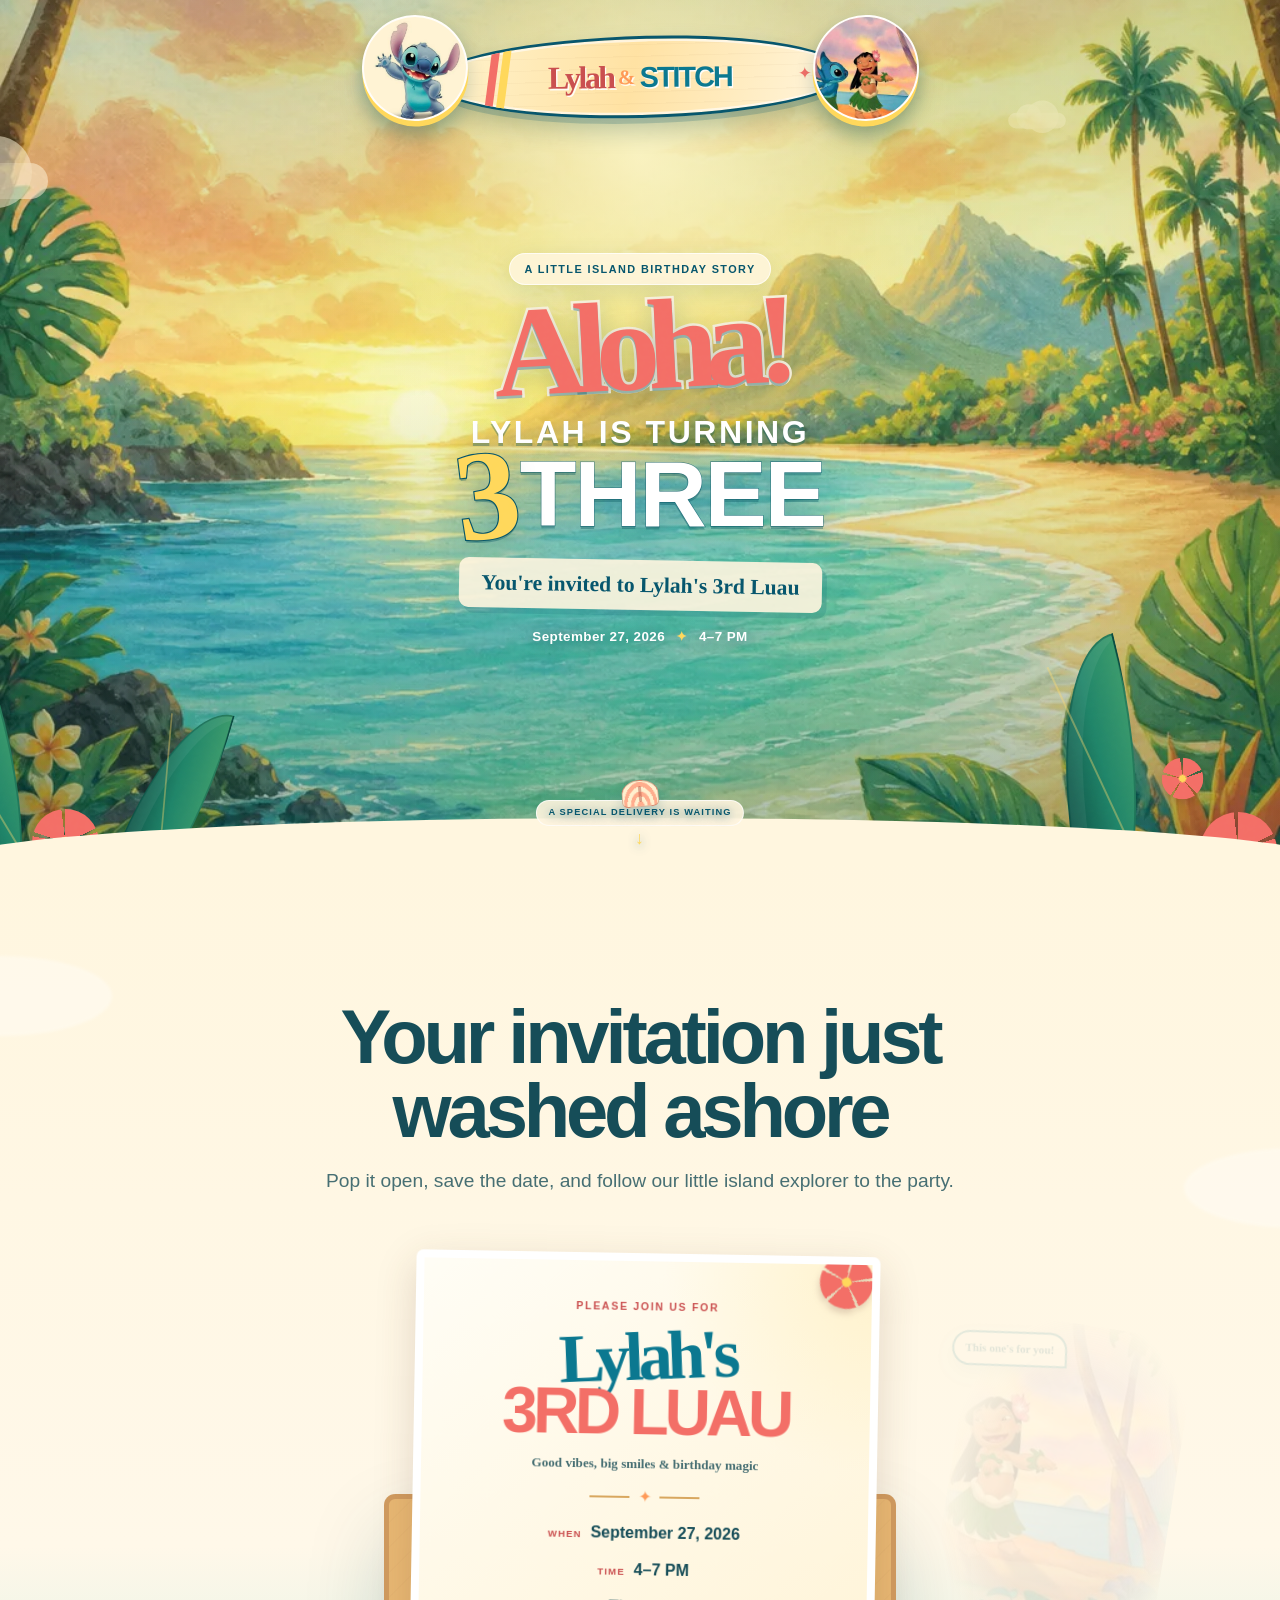
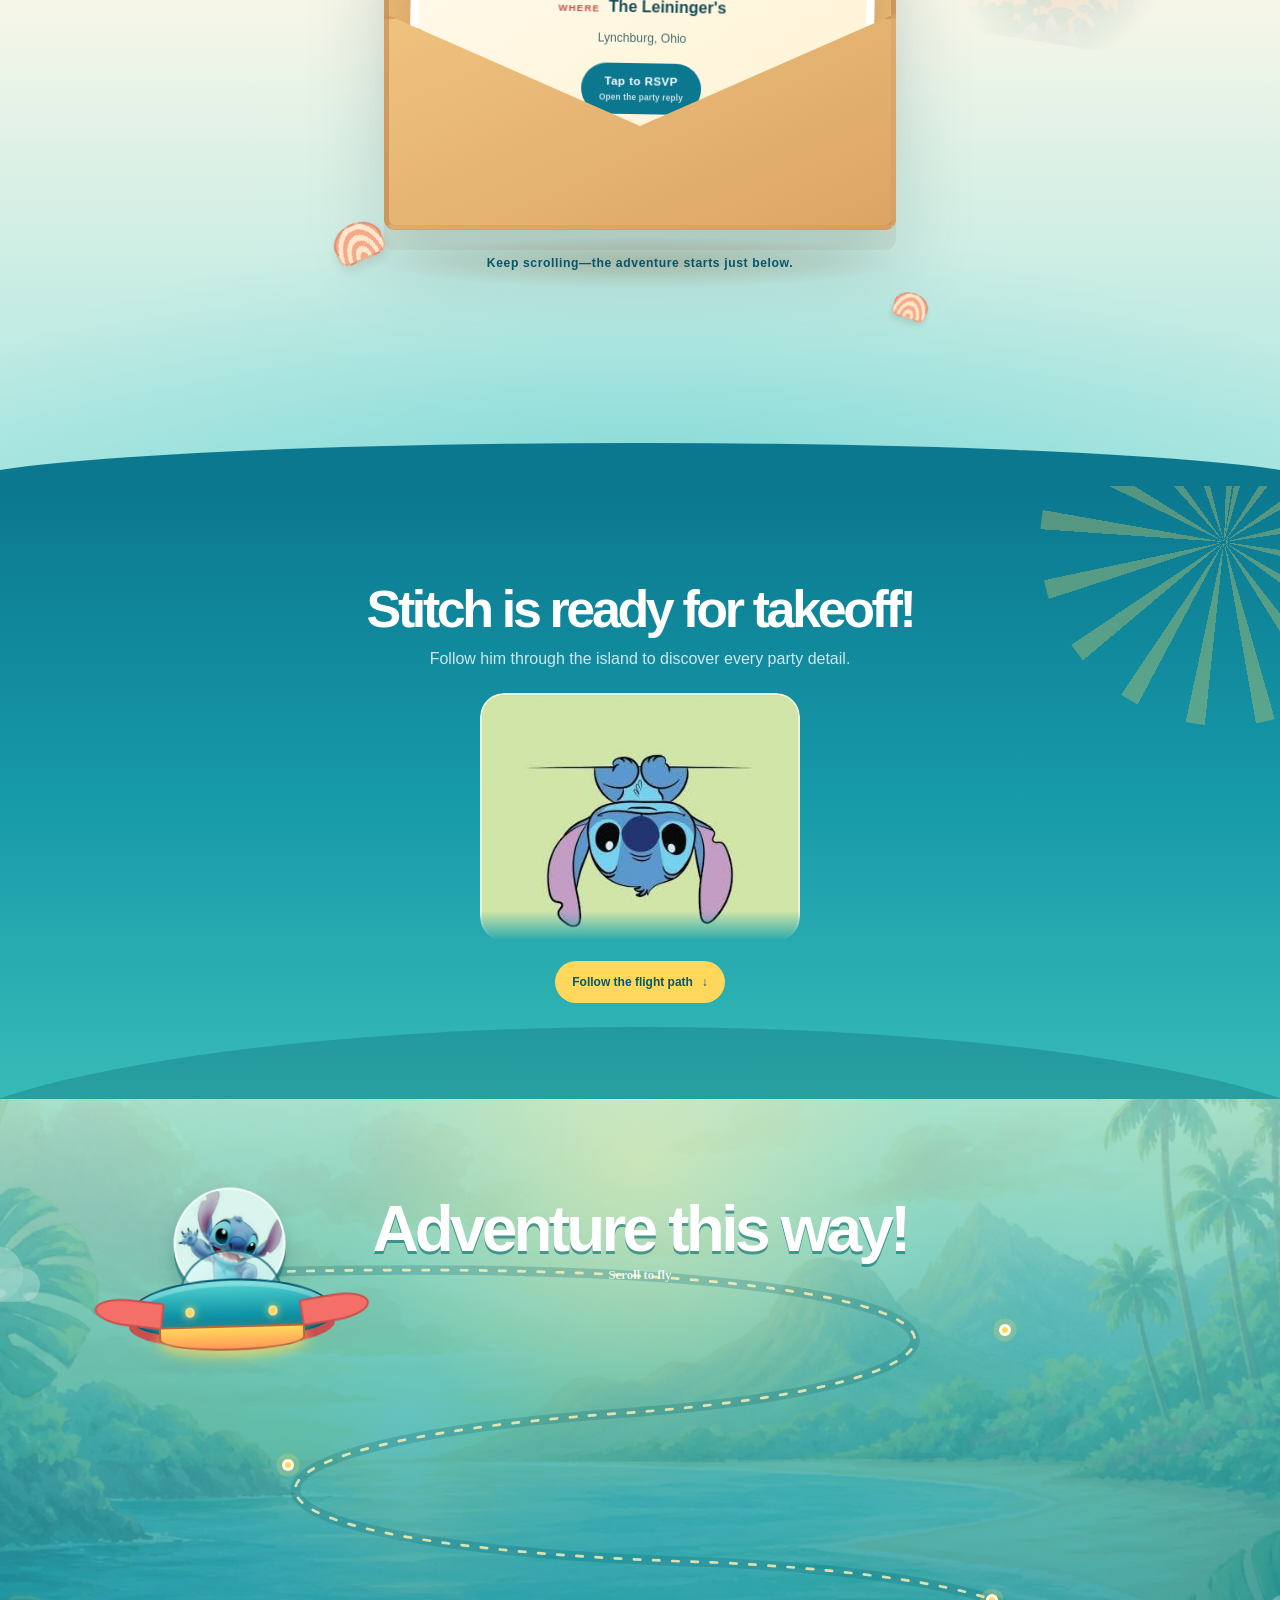
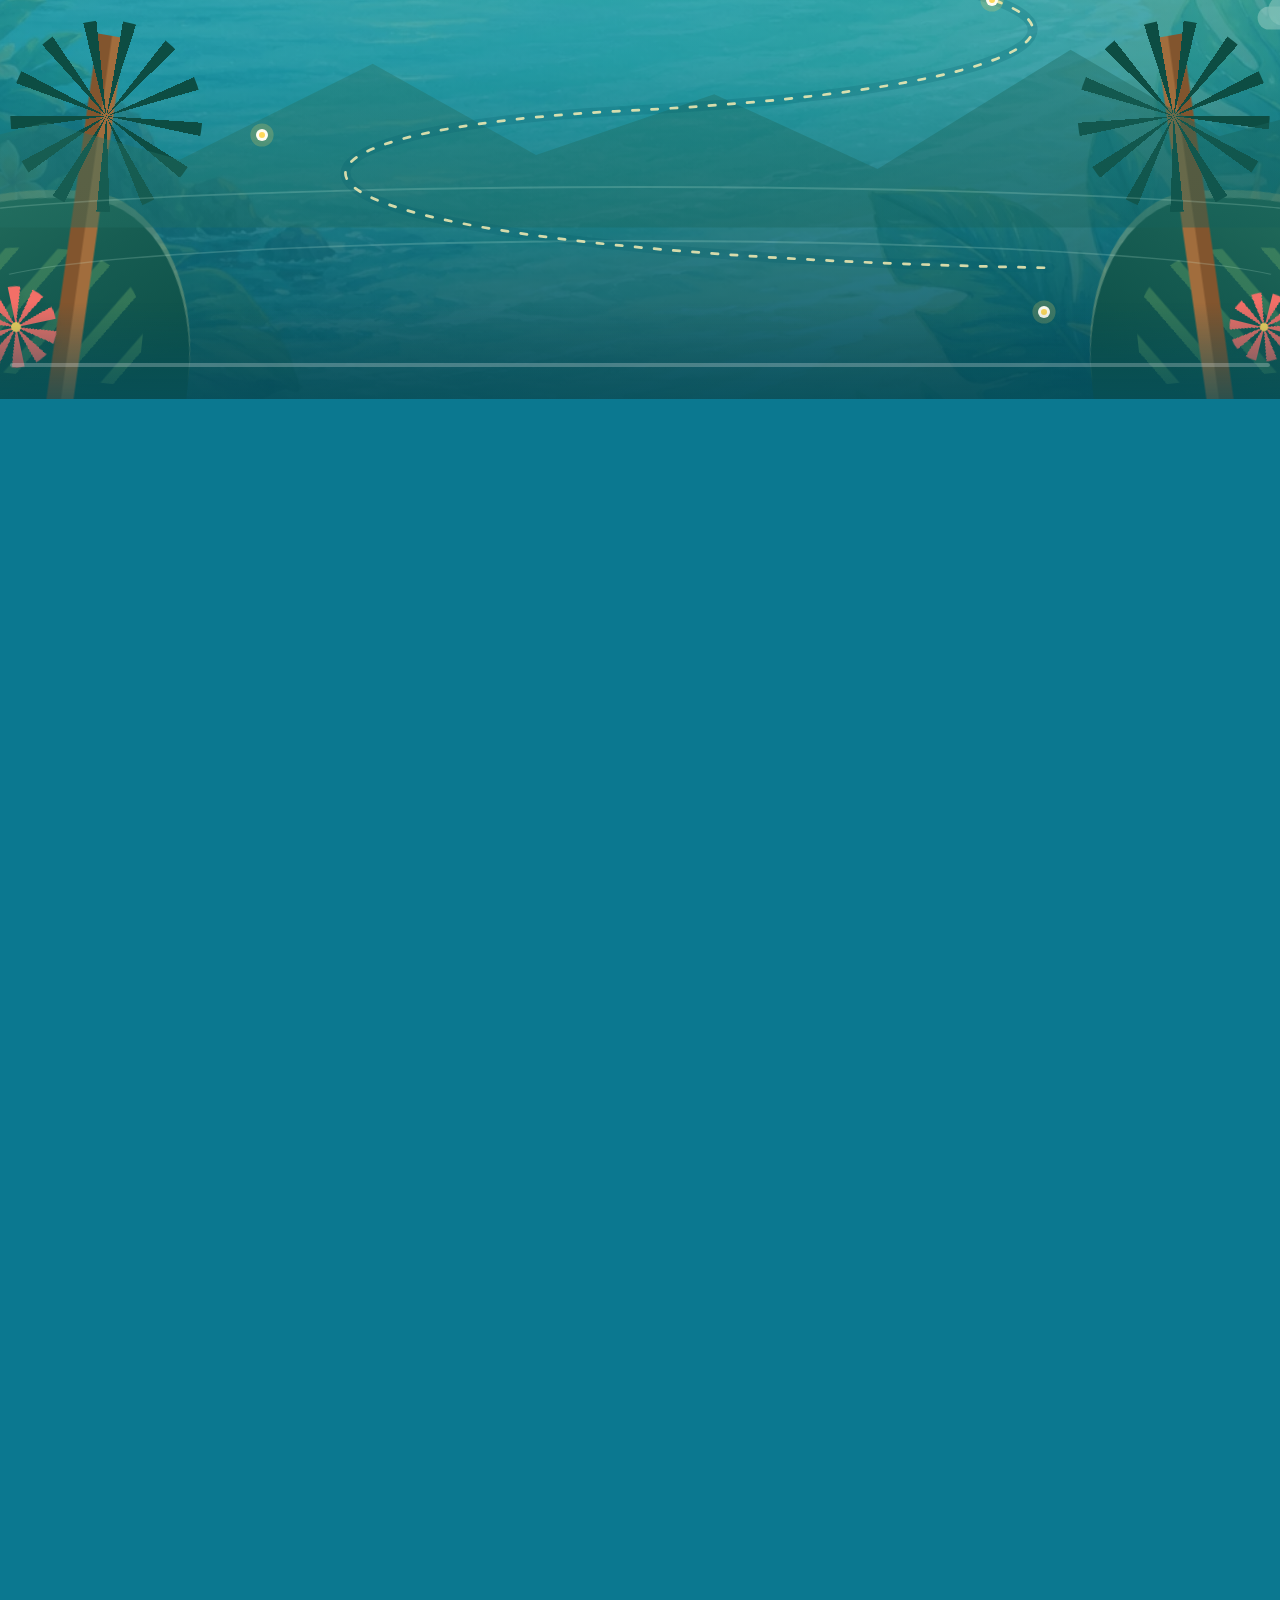
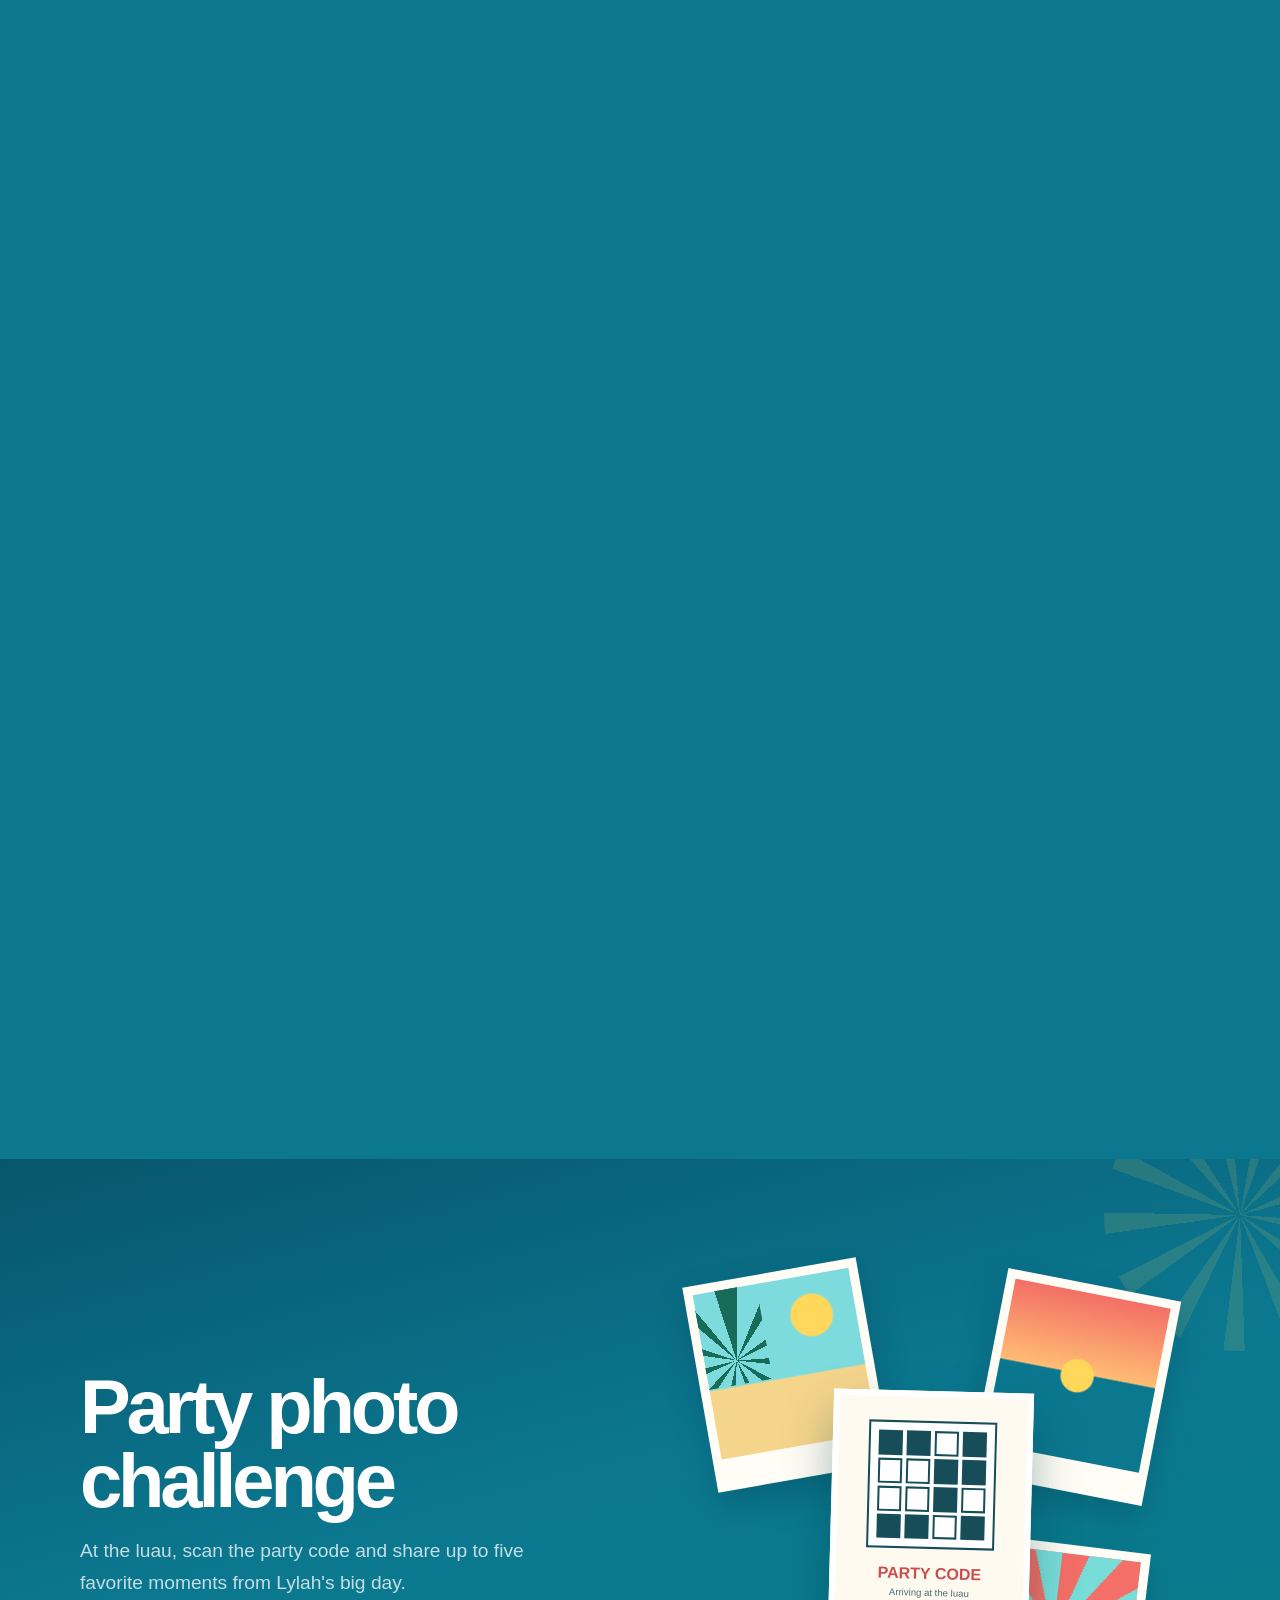
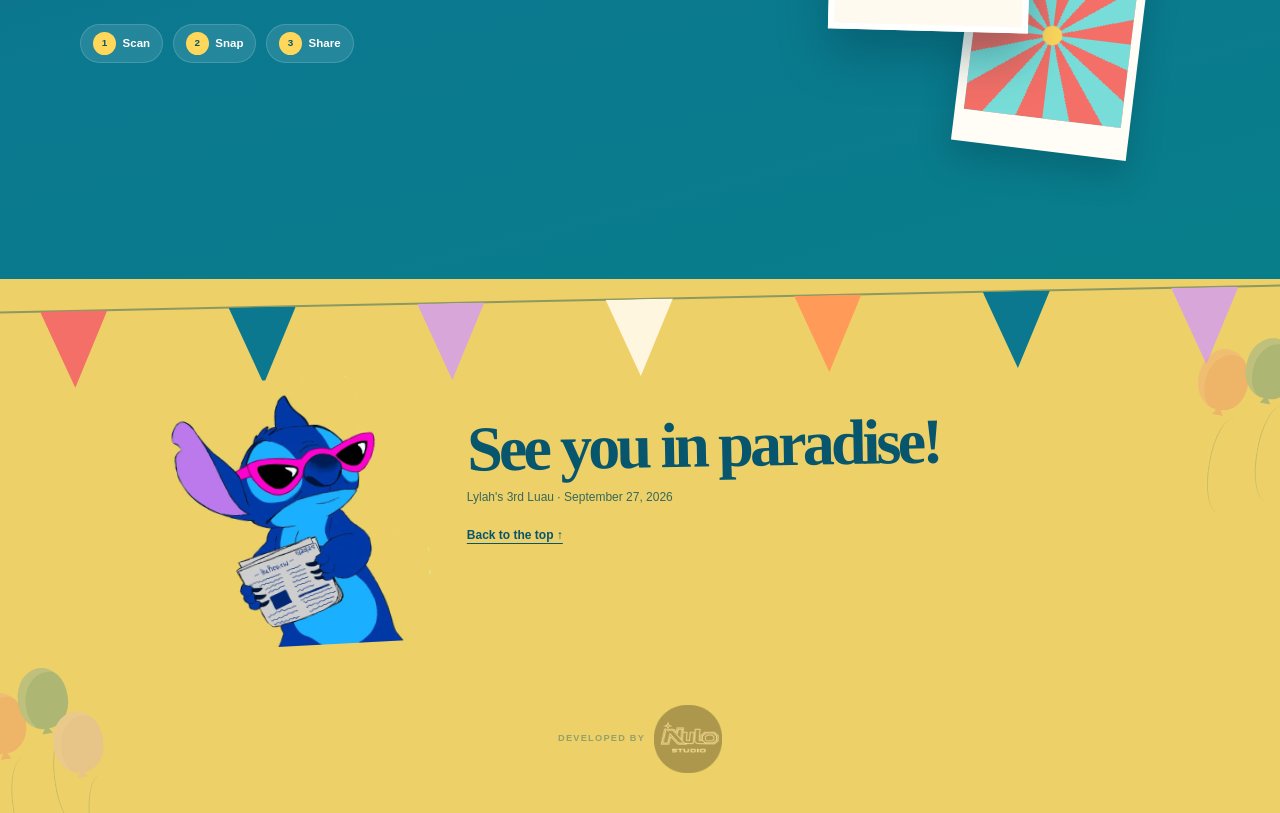
==== e/ISFdGWafjGvQ/index.html @ 7da44da4 "Deploy Lylah 3rd Luau preview" ====
<!DOCTYPE html>
<html class="noJs" lang="en">

<head>

    <meta charset="UTF-8">

    <meta
        name="viewport"
        content="width=device-width, initial-scale=1.0"
    >

    <meta
        name="description"
        content="You're invited to Lylah's 3rd Luau on September 27, 2026, in Lynchburg, Ohio."
    >

    <meta name="robots" content="noindex, nofollow">

    <link
        rel="canonical"
        href="https://celebrate.nulostudio.com/e/ISFdGWafjGvQ/"
    >

    <meta property="og:type" content="website">

    <meta
        property="og:url"
        content="https://celebrate.nulostudio.com/e/ISFdGWafjGvQ/"
    >

    <meta property="og:title" content="Lylah's 3rd Luau">

    <meta
        property="og:description"
        content="You're invited to Lylah's 3rd Luau on September 27, 2026, in Lynchburg, Ohio."
    >

    <meta
        property="og:image"
        content="https://celebrate.nulostudio.com/e/ISFdGWafjGvQ/graphics/images/lylah-stitch-share.png"
    >

    <meta property="og:image:type" content="image/png">

    <meta property="og:image:width" content="1200">

    <meta property="og:image:height" content="630">

    <meta
        property="og:image:alt"
        content="A tropical Lylah and Stitch surfboard invitation for Lylah's 3rd Luau."
    >

    <meta name="twitter:card" content="summary_large_image">

    <meta name="twitter:title" content="Lylah's 3rd Luau">

    <meta
        name="twitter:description"
        content="You're invited to Lylah's 3rd Luau on September 27, 2026, in Lynchburg, Ohio."
    >

    <meta
        name="twitter:image"
        content="https://celebrate.nulostudio.com/e/ISFdGWafjGvQ/graphics/images/lylah-stitch-share.png"
    >

    <meta
        name="twitter:image:alt"
        content="A tropical Lylah and Stitch surfboard invitation for Lylah's 3rd Luau."
    >

    <meta name="theme-color" content="#0b7890">

    <title>Lylah's 3rd Luau</title>

    <link
        rel="icon"
        href="graphics/favicon/favicon.svg"
        type="image/svg+xml"
    >

    <link rel="stylesheet" href="css/styleIndex.css">

    <script>
        document.documentElement.classList.remove('noJs');
        document.documentElement.classList.add('hasJs');
    </script>

</head>

<body>

    <a class="skipLink" href="#mainContent">
        Skip to the invitation
    </a>

    <!-- ============================================================
         SURFBOARD IDENTITY
    ============================================================ -->

    <header class="siteIdentity" aria-label="Lylah and Stitch birthday identity">

        <a class="surfboardIdentity" href="#heroSection" aria-label="Lylah and Stitch — back to the top">

            <span class="identityCharacter identityStitch" aria-hidden="true">

                <img
                    src="graphics/images/inspo/images (5).jpg"
                    alt=""
                    width="308"
                    height="360"
                >

            </span>

            <span class="identityBoard">

                <span class="identityBoardStripe" aria-hidden="true"></span>

                <span class="identityTitle">

                    <span>Lylah</span>

                    <small>&amp;</small>

                    <strong>Stitch</strong>

                </span>

                <span class="identityFlower" aria-hidden="true">✦</span>

            </span>

            <span class="identityCharacter identityLilo" aria-hidden="true">

                <img
                    src="graphics/images/inspo/images (2).jpg"
                    alt=""
                    width="576"
                    height="303"
                >

            </span>

        </a>

    </header>

    <main id="mainContent">

        <!-- ============================================================
             HERO SECTION
        ============================================================ -->

        <section class="heroSection" id="heroSection" aria-labelledby="heroTitle">

            <div class="heroBackdrop" aria-hidden="true"></div>

            <div class="heroSunGlow" aria-hidden="true"></div>

            <div class="cloud cloudOne" aria-hidden="true"></div>

            <div class="cloud cloudTwo" aria-hidden="true"></div>

            <div class="cloud cloudThree" aria-hidden="true"></div>

            <div class="heroContent">

                <p class="heroKicker">
                    A little island birthday story
                </p>

                <h1 class="heroTitle" id="heroTitle">

                    <span class="alohaWord">
                        Aloha!
                    </span>

                    <span class="heroNameLine">
                        Lylah is turning
                    </span>

                    <span class="heroAgeLine">
                        <span class="heroAgeNumber">3</span>
                        <span class="heroAgeWord">three</span>
                    </span>

                </h1>

                <p class="heroInvitationLine">
                    You're invited to Lylah's 3rd Luau
                </p>

                <div class="heroDetails" aria-label="Party date and time">

                    <span>September 27, 2026</span>

                    <span class="detailFlower" aria-hidden="true">✦</span>

                    <span>4–7 PM</span>

                </div>

            </div>

            <div class="heroForeground heroForegroundLeft" aria-hidden="true">

                <span class="foregroundLeaf leafOne"></span>

                <span class="foregroundLeaf leafTwo"></span>

                <span class="foregroundFlower flowerOne"></span>

            </div>

            <div class="heroForeground heroForegroundRight" aria-hidden="true">

                <span class="foregroundLeaf leafThree"></span>

                <span class="foregroundFlower flowerTwo"></span>

                <span class="foregroundFlower flowerThree"></span>

            </div>

            <a class="scrollCue" href="#invitationSection">

                <span class="scrollCueText">A special delivery is waiting</span>

                <span class="scrollCueShell" aria-hidden="true">
                    <span></span>
                </span>

                <span class="scrollCueArrow" aria-hidden="true">↓</span>

            </a>

            <div class="heroWave" aria-hidden="true"></div>

        </section>

        <!-- ============================================================
             INVITATION REVEAL
        ============================================================ -->

        <section
            class="invitationSection"
            id="invitationSection"
            aria-labelledby="invitationHeading"
        >

            <div class="sectionCloud sectionCloudLeft" aria-hidden="true"></div>

            <div class="sectionCloud sectionCloudRight" aria-hidden="true"></div>

            <div class="sectionHeading invitationHeadingGroup revealItem">

                <h2 id="invitationHeading">
                    Your invitation just washed ashore
                </h2>

                <p>
                    Pop it open, save the date, and follow our little island
                    explorer to the party.
                </p>

            </div>

            <div class="invitationScene">

                <div class="liloPresenter" data-lilo-presenter aria-hidden="true">

                    <div class="liloPresenterArt">

                        <img
                            src="graphics/images/inspo/images (2).jpg"
                            alt=""
                            width="576"
                            height="303"
                        >

                    </div>

                    <span class="liloCallout">
                        This one's for you!
                    </span>

                </div>

                <div class="sandShadow" aria-hidden="true"></div>

                <div class="shell shellOne" aria-hidden="true"></div>

                <div class="shell shellTwo" aria-hidden="true"></div>

                <div class="invitationEnvelope" data-invitation-envelope>

                    <div class="envelopeBack" aria-hidden="true"></div>

                    <div class="envelopeCard">

                        <div class="invitationFlower invitationFlowerOne" aria-hidden="true"></div>

                        <div class="invitationFlower invitationFlowerTwo" aria-hidden="true"></div>

                        <p class="invitationOverline">
                            Please join us for
                        </p>

                        <p class="invitationAloha">
                            Lylah's
                        </p>

                        <h3>
                            3rd Luau
                        </h3>

                        <p class="invitationTagline">
                            Good vibes, big smiles &amp; birthday magic
                        </p>

                        <div class="invitationRule" aria-hidden="true">
                            <span></span>
                            <span class="invitationRuleFlower">✦</span>
                            <span></span>
                        </div>

                        <dl class="invitationFacts">

                            <div class="invitationFact">

                                <dt>When</dt>

                                <dd>September 27, 2026</dd>

                            </div>

                            <div class="invitationFact">

                                <dt>Time</dt>

                                <dd>4–7 PM</dd>

                            </div>

                            <div class="invitationFact">

                                <dt>Where</dt>

                                <dd>The Leininger's</dd>

                            </div>

                        </dl>

                        <p class="invitationLocation">
                            Lynchburg, Ohio
                        </p>

                        <button
                            class="invitationLink"
                            type="button"
                            data-open-rsvp
                        >

                            <span>Tap to RSVP</span>

                            <small>Open the party reply</small>

                        </button>

                    </div>

                    <div class="envelopeFront" aria-hidden="true"></div>

                    <div class="envelopeFlap" aria-hidden="true">

                        <span class="envelopeSeal">L</span>

                    </div>

                </div>

                <p class="invitationHint" data-invitation-hint>
                    Keep scrolling—the adventure starts just below.
                </p>

            </div>

            <div class="invitationWave" aria-hidden="true"></div>

        </section>

        <!-- ============================================================
             ADVENTURE BRIDGE
        ============================================================ -->

        <section class="adventureBridge" aria-labelledby="adventureBridgeHeading">

            <div class="adventureBridgeInner">

                <div class="adventureBridgeCopy revealItem">

                    <h2 id="adventureBridgeHeading">
                        Stitch is ready for takeoff!
                    </h2>

                    <p>
                        Follow him through the island to discover every party detail.
                    </p>

                    <figure class="waitingStitch" aria-hidden="true">

                        <img
                            src="graphics/images/inspo/images (8).jpg"
                            alt=""
                            width="376"
                            height="749"
                        >

                    </figure>

                    <a class="bridgeLink" href="#journeySection">
                        Follow the flight path <span aria-hidden="true">↓</span>
                    </a>

                </div>

            </div>

        </section>

        <!-- ============================================================
             FLIGHT JOURNEY
        ============================================================ -->

        <section class="journeySection" id="journeySection" aria-labelledby="journeyHeading">

            <div class="journeySticky">

                <div class="journeySky" aria-hidden="true">

                    <span class="journeyPaintedBackdrop"></span>

                    <span class="journeyCloud journeyCloudOne"></span>

                    <span class="journeyCloud journeyCloudTwo"></span>

                    <span class="journeyIsland journeyIslandOne"></span>

                    <span class="journeyIsland journeyIslandTwo"></span>

                    <span class="journeyPalm journeyPalmLeft"></span>

                    <span class="journeyPalm journeyPalmRight"></span>

                    <span class="journeyMountainRange"></span>

                    <span class="journeyOceanLayer journeyOceanLayerOne"></span>

                    <span class="journeyOceanLayer journeyOceanLayerTwo"></span>

                    <span class="journeyFlowerCluster journeyFlowerClusterLeft"></span>

                    <span class="journeyFlowerCluster journeyFlowerClusterRight"></span>

                </div>

                <div class="journeyHeadingGroup">

                    <h2 id="journeyHeading">
                        Adventure this way!
                    </h2>

                    <p>Scroll to fly</p>

                </div>

                <svg
                    class="flightMap"
                    viewBox="0 0 100 100"
                    preserveAspectRatio="none"
                    aria-hidden="true"
                >

                    <path
                        class="flightPathShadow"
                        d="M 18 13 C 82 10, 84 27, 48 31 C 14 35, 13 48, 56 50 C 92 53, 88 66, 48 69 C 15 72, 17 87, 82 89"
                    ></path>

                    <path
                        class="flightPath"
                        data-flight-path
                        d="M 18 13 C 82 10, 84 27, 48 31 C 14 35, 13 48, 56 50 C 92 53, 88 66, 48 69 C 15 72, 17 87, 82 89"
                    ></path>

                </svg>

                <span class="pathMarker pathMarkerOne" aria-hidden="true"></span>

                <span class="pathMarker pathMarkerTwo" aria-hidden="true"></span>

                <span class="pathMarker pathMarkerThree" aria-hidden="true"></span>

                <span class="pathMarker pathMarkerFour" aria-hidden="true"></span>

                <span class="pathMarker pathMarkerFive" aria-hidden="true"></span>

                <div class="explorerVehicle" data-explorer-vehicle aria-hidden="true">

                    <div class="stitchPilot">

                        <img
                            src="graphics/images/inspo/images (5).jpg"
                            alt=""
                            width="308"
                            height="360"
                        >

                    </div>

                    <div class="hovercraftCanopy"></div>

                    <div class="hovercraftBody">

                        <span class="hovercraftLight hovercraftLightOne"></span>

                        <span class="hovercraftLight hovercraftLightTwo"></span>

                        <span class="hovercraftWing hovercraftWingLeft"></span>

                        <span class="hovercraftWing hovercraftWingRight"></span>

                    </div>

                </div>

                <div class="journeyStops">

                    <article
                        class="journeyStop dateStop"
                        data-journey-stop
                        data-stop-progress="0.20"
                    >

                        <div class="sunBadge" aria-hidden="true">
                            <span>27</span>
                        </div>

                        <div class="stopCopy">

                            <span class="stopLabel">Save the date</span>

                            <h3>September 27</h3>

                            <p>Sunday · 2026</p>

                        </div>

                    </article>

                    <article
                        class="journeyStop timeStop"
                        data-journey-stop
                        data-stop-progress="0.38"
                    >

                        <div class="surfboardObject">

                            <span class="stopLabel">Island time</span>

                            <h3>4–7 PM</h3>

                            <p>Come ready to play</p>

                        </div>

                    </article>

                    <article
                        class="journeyStop homeStop"
                        data-journey-stop
                        data-stop-progress="0.56"
                    >

                        <div class="woodSignObject">

                            <span class="signNail" aria-hidden="true"></span>

                            <span class="stopLabel">The luau is at</span>

                            <h3>The Leininger's</h3>

                            <p>Our island for the day</p>

                        </div>

                    </article>

                    <article
                        class="journeyStop locationStop"
                        data-journey-stop
                        data-stop-progress="0.73"
                    >

                        <div class="postcardObject">

                            <span class="postcardStamp" aria-hidden="true">OH</span>

                            <span class="stopLabel">Find our island in</span>

                            <h3>Lynchburg, Ohio</h3>

                            <p>Birthday fun in Lynchburg.</p>

                        </div>

                    </article>

                    <article
                        class="journeyStop ohanaStop"
                        data-journey-stop
                        data-stop-progress="0.90"
                    >

                        <div class="flowerBadge" aria-hidden="true">
                            <span></span>
                        </div>

                        <div class="stopCopy">

                            <span class="stopLabel">Touchdown</span>

                            <h3>Arrival at Lylah's Luau</h3>

                            <button type="button" data-open-rsvp>
                                RSVP when you're ready
                            </button>

                        </div>

                    </article>

                </div>

                <div class="journeyProgress" aria-hidden="true">

                    <span class="journeyProgressFill" data-progress-fill></span>

                </div>

            </div>

        </section>

        <!-- ============================================================
             RSVP DIALOG
        ============================================================ -->

        <dialog
            class="rsvpModal"
            data-rsvp-modal
            aria-labelledby="rsvpHeading"
        >

            <div class="rsvpModalPanel">

                <button
                    class="rsvpCloseButton"
                    type="button"
                    data-close-rsvp
                    aria-label="Close RSVP form"
                >
                    <span aria-hidden="true">×</span>
                </button>

            <div class="rsvpTopWave" aria-hidden="true"></div>

            <div class="rsvpDecor rsvpDecorLeft" aria-hidden="true"></div>

            <div class="rsvpDecor rsvpDecorRight" aria-hidden="true"></div>

            <div class="rsvpContainer">

                <div class="rsvpIntroduction">

                    <h2 id="rsvpHeading">
                        Will your ohana join the luau?
                    </h2>

                    <p>
                        Let us know who is coming to celebrate our favorite
                        three-year-old island girl.
                    </p>

                    <div class="rsvpDateBadge" aria-label="Sunday, September 27, 2026, from 4 to 7 PM">

                        <span>Sun</span>

                        <strong>Sep 27</strong>

                        <span>4–7 PM</span>

                    </div>

                </div>

                <div class="rsvpCard">

                    <form class="rsvpForm" data-rsvp-form>

                        <fieldset class="attendanceFieldset">

                            <legend>Can your ohana make it?</legend>

                            <div class="attendanceOptions">

                                <label class="attendanceOption">

                                    <input
                                        type="radio"
                                        name="attendance"
                                        value="yes"
                                        checked
                                    >

                                    <span class="attendanceChoice">

                                        <span class="attendanceIcon" aria-hidden="true">☀</span>

                                        <strong>We'll be there!</strong>

                                        <small>Save us a lei</small>

                                    </span>

                                </label>

                                <label class="attendanceOption">

                                    <input
                                        type="radio"
                                        name="attendance"
                                        value="no"
                                    >

                                    <span class="attendanceChoice">

                                        <span class="attendanceIcon" aria-hidden="true">☁</span>

                                        <strong>Sending aloha</strong>

                                        <small>We'll miss the fun</small>

                                    </span>

                                </label>

                            </div>

                        </fieldset>

                        <div class="formGroup">

                            <label for="guestName">Your name</label>

                            <input
                                id="guestName"
                                name="guestName"
                                type="text"
                                autocomplete="name"
                                placeholder="Who should we look for?"
                                required
                            >

                        </div>

                        <div class="guestCountFields" data-guest-count-fields>

                            <div class="formGroup countGroup">

                                <label for="adultCount">Grown-ups</label>

                                <div class="numberStepper" data-number-stepper>

                                    <button
                                        type="button"
                                        data-step="-1"
                                        aria-label="Decrease number of grown-ups"
                                    >
                                        −
                                    </button>

                                    <input
                                        id="adultCount"
                                        name="adultCount"
                                        type="number"
                                        value="1"
                                        min="0"
                                        max="10"
                                        inputmode="numeric"
                                    >

                                    <button
                                        type="button"
                                        data-step="1"
                                        aria-label="Increase number of grown-ups"
                                    >
                                        +
                                    </button>

                                </div>

                            </div>

                            <div class="formGroup countGroup">

                                <label for="childCount">Little keiki</label>

                                <div class="numberStepper" data-number-stepper>

                                    <button
                                        type="button"
                                        data-step="-1"
                                        aria-label="Decrease number of children"
                                    >
                                        −
                                    </button>

                                    <input
                                        id="childCount"
                                        name="childCount"
                                        type="number"
                                        value="0"
                                        min="0"
                                        max="10"
                                        inputmode="numeric"
                                    >

                                    <button
                                        type="button"
                                        data-step="1"
                                        aria-label="Increase number of children"
                                    >
                                        +
                                    </button>

                                </div>

                            </div>

                        </div>

                        <div class="formGroup">

                            <label for="guestMessage">
                                A note for the birthday girl
                                <span>(optional)</span>
                            </label>

                            <textarea
                                id="guestMessage"
                                name="guestMessage"
                                rows="3"
                                placeholder="Leave Lylah a little birthday aloha..."
                            ></textarea>

                        </div>

                        <button class="primaryButton submitButton" type="submit">

                            <span data-submit-label>Count our ohana in!</span>

                            <span class="buttonArrow" aria-hidden="true">→</span>

                        </button>

                        <p class="formNote">
                            Rough-draft preview: your response is not sent yet.
                        </p>

                    </form>

                    <div
                        class="rsvpSuccess"
                        data-rsvp-success
                        aria-live="polite"
                        tabindex="-1"
                        hidden
                    >

                        <div class="successFlower" aria-hidden="true">
                            <span></span>
                        </div>

                        <h3 data-success-heading>
                            Your ohana is on the list.
                        </h3>

                        <p data-success-message>
                            We can't wait to celebrate with you.
                        </p>

                        <button class="textButton" type="button" data-edit-rsvp>
                            Edit this response
                        </button>

                    </div>

                </div>

            </div>

            </div>

        </dialog>

        <button
            class="floatingRsvp"
            type="button"
            data-floating-rsvp
            data-open-rsvp
            aria-label="RSVP to Lylah's Luau"
        >

            <span class="floatingRsvpFlower" aria-hidden="true">✦</span>

            <span>
                <small>Ready to celebrate?</small>
                <strong>RSVP to Lylah's Luau</strong>
            </span>

        </button>

        <!-- ============================================================
             PHOTO CHALLENGE PREVIEW
        ============================================================ -->

        <section class="photoSection" id="photoSection" aria-labelledby="photoHeading">

            <div class="photoContainer">

                <div class="photoCopy revealItem">

                    <h2 id="photoHeading">
                        Party photo challenge
                    </h2>

                    <p>
                        At the luau, scan the party code and share up to five
                        favorite moments from Lylah's big day.
                    </p>

                    <div class="challengeSteps" aria-label="Photo challenge steps">

                        <span><strong>1</strong> Scan</span>

                        <span><strong>2</strong> Snap</span>

                        <span><strong>3</strong> Share</span>

                    </div>

                </div>

                <div class="photoPreview revealItem" aria-label="Preview of the future party photo challenge">

                    <div class="polaroid polaroidOne" aria-hidden="true">
                        <span class="polaroidScene scenePalms"></span>
                    </div>

                    <div class="polaroid polaroidTwo" aria-hidden="true">
                        <span class="polaroidScene sceneSunset"></span>
                    </div>

                    <div class="qrPreview">

                        <div class="qrPattern" aria-hidden="true">

                            <span></span><span></span><span></span><span></span>
                            <span></span><span></span><span></span><span></span>
                            <span></span><span></span><span></span><span></span>
                            <span></span><span></span><span></span><span></span>

                        </div>

                        <strong>Party code</strong>

                        <span>Arriving at the luau</span>

                    </div>

                    <div class="polaroid polaroidThree" aria-hidden="true">
                        <span class="polaroidScene sceneFlowers"></span>
                    </div>

                </div>

            </div>

        </section>

    </main>

    <!-- ============================================================
         FOOTER
    ============================================================ -->

    <footer class="siteFooter" id="siteFooter">

        <div class="footerPartyDecor" aria-hidden="true">

            <div class="footerBunting">
                <span></span>
                <span></span>
                <span></span>
                <span></span>
                <span></span>
                <span></span>
                <span></span>
            </div>

            <div class="footerBalloonCluster footerBalloonClusterLeft">
                <span></span>
                <span></span>
                <span></span>
            </div>

            <div class="footerBalloonCluster footerBalloonClusterRight">
                <span></span>
                <span></span>
            </div>

        </div>

        <div class="footerInner">

            <figure class="footerStitch">

                <img
                    src="graphics/images/inspo/footerIMG.jpg"
                    alt="Stitch in pink sunglasses looking toward the farewell message."
                    width="554"
                    height="554"
                >

            </figure>

            <div class="footerMessage">

                <p class="footerAloha">See you in paradise!</p>

                <p>
                    Lylah's 3rd Luau · September 27, 2026
                </p>

                <a href="#heroSection">Back to the top ↑</a>

            </div>

            <div class="developerCredit">

                <span>Developed by</span>

                <img
                    class="developerLogo"
                    src="graphics/logos/devCredit/MasterLogo3.png"
                    alt="Nulo Studio"
                    width="2500"
                    height="2500"
                >

            </div>

        </div>

    </footer>

    <script src="js/indexJS.js"></script>

</body>

</html>
---- e/ISFdGWafjGvQ/css/styleIndex.css ----
/* ============================================================
   VARIABLES
============================================================ */

:root
{

    --oceanDeep: #07566d;

    --ocean: #0b7890;

    --oceanBright: #16abc0;

    --lagoon: #78ddd8;

    --sky: #c4eff0;

    --cream: #fff6df;

    --sand: #f6d995;

    --sandDark: #d8a75f;

    --coral: #f36f67;

    --coralDark: #ca4f4f;

    --papaya: #ff9a58;

    --sunshine: #ffd85b;

    --palm: #176b58;

    --palmDark: #0d4d43;

    --ink: #164d58;

    --inkSoft: #476f73;

    --white: #ffffff;

    --shadowSoft: 0 1.5rem 4rem rgba(21, 83, 92, 0.18);

    --shadowCard: 0 1.25rem 0 rgba(126, 78, 46, 0.08), 0 2.25rem 5rem rgba(18, 70, 78, 0.18);

    --displayFont: "Arial Rounded MT Bold", "Trebuchet MS", sans-serif;

    --bodyFont: "Trebuchet MS", "Segoe UI", sans-serif;

    --scriptFont: "Segoe Print", "Bradley Hand", cursive;

    --pagePadding: clamp(1.25rem, 5vw, 5rem);

}



/* ============================================================
   RESET & BASE
============================================================ */

*,
*::before,
*::after
{

    box-sizing: border-box;

}

html
{

    max-width: 100%;

    overflow-x: clip;

    scroll-behavior: smooth;

}

body
{

    margin: 0;

    max-width: 100%;

    overflow-x: clip;

    color: var(--ink);

    background: var(--oceanDeep);

    font-family: var(--bodyFont);

    line-height: 1.5;

    text-rendering: optimizeLegibility;

    -webkit-font-smoothing: antialiased;

}

body::before
{

    position: fixed;

    z-index: 1000;

    inset: 0;

    pointer-events: none;

    content: "";

    opacity: 0.24;

    background-image: url("data:image/svg+xml,%3Csvg viewBox='0 0 180 180' xmlns='http://www.w3.org/2000/svg'%3E%3Cfilter id='n'%3E%3CfeTurbulence type='fractalNoise' baseFrequency='.85' numOctaves='3' stitchTiles='stitch'/%3E%3C/filter%3E%3Crect width='100%25' height='100%25' filter='url(%23n)' opacity='.14'/%3E%3C/svg%3E");

    mix-blend-mode: soft-light;

}

main
{

    display: block;

}

img
{

    display: block;

    height: auto;

    max-width: 100%;

}

a
{

    color: inherit;

}

button,
input,
textarea
{

    font: inherit;

}

button,
a
{

    -webkit-tap-highlight-color: transparent;

}

button
{

    cursor: pointer;

}

::selection
{

    color: var(--oceanDeep);

    background: var(--sunshine);

}

:focus-visible
{

    outline: 0.2rem solid var(--sunshine);

    outline-offset: 0.3rem;

}

.skipLink
{

    position: fixed;

    z-index: 2000;

    top: 1rem;

    left: 1rem;

    padding: 0.75rem 1rem;

    color: var(--white);

    background: var(--oceanDeep);

    border-radius: 0.75rem;

    font-weight: 800;

    transform: translateY(-160%);

    transition: transform 180ms ease;

}

.skipLink:focus
{

    transform: translateY(0);

}



/* ============================================================
   SHARED COMPONENTS
============================================================ */

.primaryButton
{

    display: inline-flex;

    min-height: 3.5rem;

    align-items: center;

    justify-content: center;

    gap: 0.9rem;

    padding: 0.95rem 1.5rem;

    color: var(--white);

    background: var(--coral);

    border: 0;

    border-radius: 999px;

    box-shadow: 0 0.55rem 0 var(--coralDark), 0 1.25rem 2.25rem rgba(128, 52, 50, 0.2);

    font-weight: 900;

    letter-spacing: 0.02em;

    text-decoration: none;

    transform: translateY(0);

    transition: box-shadow 180ms ease, transform 180ms ease, background-color 180ms ease;

}

.primaryButton:hover
{

    background: #fa7b70;

    box-shadow: 0 0.4rem 0 var(--coralDark), 0 1rem 2rem rgba(128, 52, 50, 0.18);

    transform: translateY(0.15rem);

}

.primaryButton:active
{

    box-shadow: 0 0.15rem 0 var(--coralDark);

    transform: translateY(0.4rem);

}

.buttonArrow
{

    display: inline-grid;

    width: 1.75rem;

    height: 1.75rem;

    place-items: center;

    color: var(--coralDark);

    background: var(--white);

    border-radius: 50%;

    font-size: 1.1rem;

    line-height: 1;

    transition: transform 180ms ease;

}

.primaryButton:hover .buttonArrow
{

    transform: translateX(0.2rem);

}

.sectionHeading
{

    width: min(100%, 44rem);

    margin-inline: auto;

    text-align: center;

}

.sectionHeading h2,
.rsvpIntroduction h2,
.photoCopy h2
{

    margin: 0.75rem 0 1rem;

    font-family: var(--displayFont);

    font-size: clamp(2.15rem, 8vw, 4.75rem);

    font-weight: 900;

    letter-spacing: -0.055em;

    line-height: 0.98;

}

.sectionHeading p,
.rsvpIntroduction > p,
.photoCopy > p
{

    margin: 0 auto;

    color: var(--inkSoft);

    font-size: clamp(1rem, 2.5vw, 1.2rem);

    line-height: 1.7;

}

.hasJs .revealItem
{

    opacity: 0;

    transform: translateY(2.5rem);

    transition: opacity 800ms cubic-bezier(0.2, 0.7, 0.2, 1), transform 800ms cubic-bezier(0.2, 0.7, 0.2, 1);

}

.hasJs .revealItem.isVisible
{

    opacity: 1;

    transform: translateY(0);

}



/* ============================================================
   SURFBOARD IDENTITY
============================================================ */

.siteIdentity
{

    position: absolute;

    z-index: 800;

    top: 0.35rem;

    left: 50%;

    width: min(calc(100% - 0.75rem), 27rem);

    pointer-events: none;

    transform: translateX(-50%);

}

.surfboardIdentity
{

    position: relative;

    display: block;

    width: 100%;

    height: 7.4rem;

    pointer-events: auto;

    text-decoration: none;

    filter: drop-shadow(0 0.7rem 0.7rem rgba(7, 69, 75, 0.23));

}

.identityBoard
{

    position: absolute;

    z-index: 2;

    top: 1.4rem;

    left: 50%;

    display: grid;

    width: min(78vw, 19rem);

    height: 4.3rem;

    place-items: center;

    overflow: hidden;

    color: var(--oceanDeep);

    background: linear-gradient(105deg, #fff3ce 0%, #ffe2a3 48%, #fff6df 100%);

    border: 0.2rem solid var(--oceanDeep);

    border-radius: 52% 48% 50% 50% / 48% 52% 48% 52%;

    box-shadow: inset 0 0 0 0.16rem rgba(255, 255, 255, 0.62), 0 0.35rem 0 rgba(7, 86, 109, 0.2);

    transform: translateX(-50%) rotate(-1.5deg);

}

.identityBoard::before
{

    position: absolute;

    inset: 0;

    content: "";

    opacity: 0.2;

    background: repeating-linear-gradient(0deg, transparent 0 0.65rem, rgba(143, 93, 48, 0.2) 0.7rem 0.74rem);

}

.identityBoardStripe
{

    position: absolute;

    top: 0;

    bottom: 0;

    left: 13%;

    width: 0.52rem;

    background: var(--coral);

    box-shadow: 0.72rem 0 var(--sunshine);

    transform: skewX(-9deg);

}

.identityTitle
{

    position: relative;

    z-index: 2;

    display: flex;

    align-items: center;

    justify-content: center;

    gap: 0.28rem;

    font-family: var(--displayFont);

    line-height: 1;

    text-shadow: 0.08rem 0.1rem 0 rgba(255, 255, 255, 0.9);

    transform: rotate(1deg);

}

.identityTitle > span
{

    color: var(--coralDark);

    font-family: var(--scriptFont);

    font-size: clamp(1.25rem, 6vw, 2rem);

    font-weight: 900;

    letter-spacing: -0.08em;

}

.identityTitle small
{

    color: var(--papaya);

    font-family: var(--scriptFont);

    font-size: clamp(0.85rem, 3.8vw, 1.3rem);

    font-weight: 900;

}

.identityTitle strong
{

    color: var(--ocean);

    font-size: clamp(1.05rem, 5.4vw, 1.8rem);

    letter-spacing: -0.07em;

    text-transform: uppercase;

}

.identityFlower
{

    position: absolute;

    z-index: 3;

    right: 8%;

    color: var(--coral);

    font-size: 1.05rem;

}

.identityCharacter
{

    position: absolute;

    z-index: 4;

    display: block;

    overflow: hidden;

    pointer-events: none;

    background: #fff3d4;

    border: 0.14rem solid rgba(255, 255, 255, 0.88);

    border-radius: 50%;

    box-shadow: 0 0.35rem 0 var(--sunshine), 0 0.75rem 1.1rem rgba(5, 75, 83, 0.2);

}

.identityCharacter img
{

    position: absolute;

    max-width: none;

    mix-blend-mode: multiply;

}

.identityStitch
{

    top: 0.45rem;

    left: 0.35rem;

    width: 5.35rem;

    height: 5.35rem;

    transform: rotate(-4deg);

}

.identityStitch img
{

    top: 0.05rem;

    left: 0.3rem;

    width: 4.75rem;

}

.identityLilo
{

    top: 0.45rem;

    right: 0.25rem;

    width: 5.35rem;

    height: 5.35rem;

    transform: rotate(4deg);

}

.identityLilo img
{

    top: 0;

    left: -4.25rem;

    width: 11.8rem;

}

.hasJs .siteIdentity
{

    opacity: 0;

    transform: translate(-50%, -1.5rem) rotate(-2deg) scale(0.9);

}

.hasJs .siteIdentity.isVisible
{

    opacity: 1;

    transform: translate(-50%, 0) rotate(0) scale(1);

    transition: opacity 650ms ease, transform 850ms cubic-bezier(0.2, 0.85, 0.2, 1.2);

}



/* ============================================================
   HERO SECTION
============================================================ */

.heroSection
{

    position: relative;

    z-index: 1;

    display: grid;

    min-height: max(42rem, calc(100svh - 3.25rem));

    place-items: center;

    overflow: hidden;

    isolation: isolate;

}

.heroBackdrop
{

    position: absolute;

    z-index: -5;

    inset: 0;

    background-color: var(--sky);

    background-image: linear-gradient(180deg, rgba(3, 77, 92, 0.08), rgba(3, 77, 92, 0.02) 45%, rgba(8, 82, 85, 0.12)), url("../graphics/images/tropicalStorybookBackdrop.webp");

    background-position: center 58%;

    background-size: cover;

    transform: scale(1.035);

    transition: transform 2.4s cubic-bezier(0.2, 0.65, 0.2, 1);

}

.isLoaded .heroBackdrop
{

    transform: scale(1);

}

.heroSection::after
{

    position: absolute;

    z-index: -3;

    inset: 0;

    content: "";

    background: linear-gradient(180deg, rgba(6, 77, 91, 0.12), rgba(255, 240, 191, 0.08) 46%, rgba(3, 71, 77, 0.25));

}

.heroSunGlow
{

    position: absolute;

    z-index: -2;

    top: 18%;

    left: 50%;

    width: min(92vw, 42rem);

    aspect-ratio: 1;

    pointer-events: none;

    background: radial-gradient(circle, rgba(255, 247, 201, 0.82), rgba(255, 223, 123, 0.22) 45%, transparent 70%);

    border-radius: 50%;

    transform: translate(-50%, -50%);

}

.heroContent
{

    position: relative;

    z-index: 10;

    width: min(calc(100% - 2.25rem), 46rem);

    padding: 7.4rem 0 6.8rem;

    text-align: center;

}

.heroKicker
{

    display: inline-block;

    margin: 0 0 0.75rem;

    padding: 0.45rem 0.9rem;

    color: var(--oceanDeep);

    background: rgba(255, 246, 223, 0.86);

    border: 1px solid rgba(255, 255, 255, 0.72);

    border-radius: 999px;

    box-shadow: 0 0.4rem 1.5rem rgba(20, 83, 88, 0.12);

    font-size: 0.68rem;

    font-weight: 900;

    letter-spacing: 0.13em;

    text-transform: uppercase;

    backdrop-filter: blur(0.5rem);

}

.heroTitle
{

    display: flex;

    margin: 0;

    align-items: center;

    flex-direction: column;

    color: var(--white);

    text-shadow: 0 0.16rem 0 rgba(5, 86, 97, 0.35), 0 0.35rem 1.75rem rgba(6, 72, 85, 0.28);

}

.alohaWord
{

    display: block;

    color: var(--coral);

    font-family: var(--scriptFont);

    font-size: clamp(4.4rem, 21vw, 9rem);

    font-weight: 900;

    letter-spacing: -0.1em;

    line-height: 0.78;

    paint-order: stroke fill;

    -webkit-text-stroke: clamp(0.15rem, 0.6vw, 0.32rem) var(--cream);

    transform: rotate(-3deg);

}

.heroNameLine
{

    display: block;

    margin-top: 1.2rem;

    font-family: var(--displayFont);

    font-size: clamp(1.1rem, 5.5vw, 2.65rem);

    font-weight: 900;

    letter-spacing: 0.08em;

    line-height: 1;

    text-transform: uppercase;

}

.heroAgeLine
{

    position: relative;

    display: flex;

    margin-top: -0.3rem;

    align-items: center;

    justify-content: center;

    gap: 0.15rem;

    font-family: var(--displayFont);

    font-weight: 900;

    letter-spacing: -0.08em;

    line-height: 0.95;

    text-transform: uppercase;

}

.heroAgeNumber
{

    color: var(--sunshine);

    font-family: var(--scriptFont);

    font-size: clamp(5rem, 25vw, 10rem);

    line-height: 0.78;

    transform: rotate(-7deg) translateY(0.15rem);

    paint-order: stroke fill;

    -webkit-text-stroke: 0.14rem var(--oceanDeep);

}

.heroAgeWord
{

    font-size: clamp(2.5rem, 14vw, 7.25rem);

    paint-order: stroke fill;

    -webkit-text-stroke: 0.08rem rgba(7, 86, 109, 0.58);

}

.heroInvitationLine
{

    width: fit-content;

    margin: 1rem auto 0;

    padding: 0.55rem 1rem;

    color: var(--oceanDeep);

    background: rgba(255, 246, 223, 0.9);

    border-radius: 0.6rem;

    box-shadow: 0.3rem 0.35rem 0 rgba(7, 86, 109, 0.16);

    font-family: var(--scriptFont);

    font-size: clamp(1rem, 4vw, 1.35rem);

    font-weight: 700;

    transform: rotate(1deg);

}

.heroDetails
{

    display: flex;

    margin-top: 1.1rem;

    align-items: center;

    justify-content: center;

    gap: 0.7rem;

    color: var(--white);

    font-size: 0.84rem;

    font-weight: 900;

    letter-spacing: 0.03em;

    text-shadow: 0 0.15rem 0.8rem rgba(6, 76, 86, 0.7);

}

.detailFlower
{

    color: var(--sunshine);

}

.hasJs .heroKicker,
.hasJs .alohaWord,
.hasJs .heroNameLine,
.hasJs .heroAgeLine,
.hasJs .heroInvitationLine,
.hasJs .heroDetails
{

    opacity: 0;

}

.hasJs .heroKicker
{

    transform: translateY(-1rem);

}

.hasJs .alohaWord
{

    transform: translateY(2rem) rotate(-7deg) scale(0.82);

}

.hasJs .heroNameLine,
.hasJs .heroAgeLine,
.hasJs .heroInvitationLine,
.hasJs .heroDetails
{

    transform: translateY(1.5rem);

}

.isLoaded .heroKicker,
.isLoaded .alohaWord,
.isLoaded .heroNameLine,
.isLoaded .heroAgeLine,
.isLoaded .heroInvitationLine,
.isLoaded .heroDetails
{

    opacity: 1;

    transition: opacity 800ms ease, transform 900ms cubic-bezier(0.18, 0.75, 0.24, 1);

}

.isLoaded .heroKicker
{

    transform: translateY(0);

    transition-delay: 200ms;

}

.isLoaded .alohaWord
{

    transform: translateY(0) rotate(-3deg) scale(1);

    transition-delay: 350ms;

}

.isLoaded .heroNameLine
{

    transform: translateY(0);

    transition-delay: 600ms;

}

.isLoaded .heroAgeLine
{

    transform: translateY(0);

    transition-delay: 720ms;

}

.isLoaded .heroInvitationLine
{

    transform: rotate(1deg);

    transition-delay: 900ms;

}

.isLoaded .heroDetails
{

    transform: translateY(0);

    transition-delay: 1020ms;

}

.cloud
{

    position: absolute;

    z-index: -1;

    width: 8rem;

    height: 2.2rem;

    pointer-events: none;

    opacity: 0.65;

    background: rgba(255, 247, 218, 0.78);

    border-radius: 999px;

    filter: blur(0.2px);

}

.cloud::before,
.cloud::after
{

    position: absolute;

    content: "";

    background: inherit;

    border-radius: 50%;

}

.cloud::before
{

    top: -1.2rem;

    left: 1.1rem;

    width: 3.5rem;

    height: 3.5rem;

}

.cloud::after
{

    top: -1.7rem;

    right: 1rem;

    width: 4.5rem;

    height: 4.5rem;

}

.cloudOne
{

    top: 19%;

    left: -5rem;

    animation: cloudDrift 34s linear infinite;

}

.cloudTwo
{

    top: 27%;

    right: -7rem;

    width: 6rem;

    transform: scale(0.7);

    animation: cloudDriftReverse 42s linear infinite;

}

.cloudThree
{

    top: 12%;

    right: 14%;

    opacity: 0.35;

    transform: scale(0.45);

}

.heroForeground
{

    position: absolute;

    z-index: 12;

    bottom: -4rem;

    width: 11rem;

    height: 17rem;

    pointer-events: none;

    transform-origin: bottom center;

}

.hasJs .heroForeground
{

    transform: translateY(45%) rotate(3deg);

}

.isLoaded .heroForeground
{

    transform: translateY(0) rotate(0);

    transition: transform 1.6s 450ms cubic-bezier(0.2, 0.75, 0.2, 1);

}

.heroForegroundLeft
{

    left: -3.6rem;

}

.heroForegroundRight
{

    right: -4rem;

    transform: scaleX(-1);

}

.foregroundLeaf
{

    position: absolute;

    display: block;

    width: 4.7rem;

    height: 13rem;

    background: linear-gradient(90deg, var(--palmDark), #208569 56%, #3b9a6c);

    border: 0.15rem solid rgba(8, 74, 62, 0.35);

    border-radius: 100% 0 100% 0;

    box-shadow: inset 1rem 0 rgba(255, 255, 255, 0.06);

    transform-origin: bottom center;

}

.foregroundLeaf::after
{

    position: absolute;

    top: 0.8rem;

    bottom: 0.7rem;

    left: 50%;

    width: 0.14rem;

    content: "";

    background: rgba(255, 219, 111, 0.38);

    transform: rotate(-11deg);

}

.leafOne
{

    bottom: 0;

    left: 1rem;

    transform: rotate(-20deg);

}

.leafTwo
{

    bottom: -1rem;

    left: 5rem;

    transform: rotate(16deg) scale(0.85);

}

.leafThree
{

    bottom: 0;

    left: 2rem;

    transform: rotate(-14deg);

}

.foregroundFlower,
.invitationFlower
{

    position: absolute;

    width: 4.2rem;

    aspect-ratio: 1;

    background: radial-gradient(circle at 50% 50%, var(--sunshine) 0 12%, transparent 13%), conic-gradient(from 0deg, var(--coral) 0 18%, transparent 18% 20%, var(--coral) 20% 38%, transparent 38% 40%, var(--coral) 40% 58%, transparent 58% 60%, var(--coral) 60% 78%, transparent 78% 80%, var(--coral) 80% 98%, transparent 98%);

    border-radius: 50%;

    filter: drop-shadow(0 0.4rem 0.25rem rgba(94, 47, 45, 0.18));

}

.flowerOne
{

    bottom: 3rem;

    left: 4rem;

}

.flowerTwo
{

    right: 2.5rem;

    bottom: 2.5rem;

    transform: scale(1.15);

}

.flowerThree
{

    right: 6rem;

    bottom: 7rem;

    transform: scale(0.62);

}

.hasJs .foregroundFlower
{

    opacity: 0;

    transform: scale(0) rotate(-30deg);

}

.isLoaded .foregroundFlower
{

    opacity: 1;

    transform: scale(1) rotate(0);

    transition: opacity 500ms 1.25s ease, transform 700ms 1.25s cubic-bezier(0.2, 1.4, 0.3, 1);

}

.isLoaded .flowerTwo
{

    transform: scale(1.15) rotate(0);

}

.isLoaded .flowerThree
{

    transform: scale(0.62) rotate(0);

}

.scrollCue
{

    position: absolute;

    z-index: 30;

    bottom: 0.75rem;

    left: 50%;

    display: flex;

    align-items: center;

    flex-direction: column;

    gap: 0.25rem;

    color: var(--white);

    font-size: 0.58rem;

    font-weight: 900;

    letter-spacing: 0.12em;

    text-decoration: none;

    text-shadow: 0 0.1rem 0.6rem rgba(7, 86, 109, 0.8);

    text-transform: uppercase;

    transform: translateX(-50%);

}

.scrollCueText
{

    padding: 0.34rem 0.72rem;

    color: var(--oceanDeep);

    background: rgba(255, 246, 223, 0.9);

    border: 1px solid rgba(255, 255, 255, 0.75);

    border-radius: 999px;

}

.scrollCueShell
{

    position: absolute;

    top: -1.25rem;

    left: 50%;

    display: grid;

    width: 2.3rem;

    height: 1.7rem;

    place-items: center;

    background: repeating-radial-gradient(ellipse at 50% 100%, #ffad8d 0 0.2rem, #fff0cf 0.22rem 0.42rem);

    border: 0.12rem solid rgba(143, 79, 64, 0.38);

    border-radius: 100% 100% 35% 35%;

    box-shadow: 0 0.35rem 0.7rem rgba(7, 86, 109, 0.18);

    transform: translateX(-50%) rotate(-5deg);

}

.scrollCueShell span
{

    width: 0.16rem;

    height: 1rem;

    background: rgba(184, 91, 73, 0.5);

    border-radius: 999px;

}

.scrollCueArrow
{

    color: var(--sunshine);

    font-size: 1.1rem;

    line-height: 1;

    animation: scrollCue 1.8s ease-in-out infinite;

}

.heroWave,
.invitationWave,
.rsvpTopWave
{

    position: absolute;

    z-index: 20;

    right: -4%;

    bottom: -1px;

    left: -4%;

    height: 2.7rem;

    background: var(--cream);

    border-radius: 50% 50% 0 0 / 100% 100% 0 0;

}



/* ============================================================
   INVITATION REVEAL
============================================================ */

.invitationSection
{

    position: relative;

    z-index: 2;

    min-height: 64rem;

    padding: 7rem var(--pagePadding) 9rem;

    overflow: hidden;

    background: linear-gradient(180deg, var(--cream) 0%, #fff8e9 56%, #a9e6e1 100%);

    isolation: isolate;

}

.invitationSection::before
{

    position: absolute;

    z-index: -2;

    right: -15%;

    bottom: -20rem;

    left: -15%;

    height: 38rem;

    content: "";

    background: radial-gradient(ellipse at center, rgba(44, 190, 196, 0.32), transparent 65%);

    border-radius: 50%;

}

.invitationHeadingGroup
{

    position: relative;

    z-index: 5;

}

.sectionCloud
{

    position: absolute;

    z-index: -1;

    width: 14rem;

    height: 5rem;

    opacity: 0.34;

    background: var(--white);

    border-radius: 50%;

    filter: blur(0.1rem);

}

.sectionCloudLeft
{

    top: 6rem;

    left: -7rem;

}

.sectionCloudRight
{

    top: 18rem;

    right: -8rem;

}

.invitationScene
{

    position: relative;

    width: min(100%, 37rem);

    min-height: 43rem;

    margin: 3rem auto 0;

    perspective: 80rem;

}

.liloPresenter
{

    position: absolute;

    z-index: 7;

    top: -1.75rem;

    right: -1.7rem;

    width: 10.5rem;

    height: 16rem;

    pointer-events: none;

    opacity: var(--liloOpacity, 0.2);

    transform: translate3d(var(--liloShiftX, 2.5rem), var(--liloShiftY, 1rem), 0) rotate(var(--liloRotation, 8deg));

    transform-origin: center bottom;

    will-change: opacity, transform;

}

.liloPresenterArt
{

    position: absolute;

    inset: 0;

    overflow: hidden;

    mask-image: radial-gradient(ellipse at 53% 52%, black 48%, transparent 76%);

}

.liloPresenterArt img
{

    width: 100%;

    height: 100%;

    object-fit: cover;

    object-position: 79% 50%;

    mix-blend-mode: multiply;

}

.liloCallout
{

    position: absolute;

    z-index: 2;

    top: 1.1rem;

    left: -1.1rem;

    padding: 0.45rem 0.7rem;

    color: var(--oceanDeep);

    background: rgba(255, 252, 240, 0.94);

    border: 0.14rem solid var(--ocean);

    border-radius: 999px 999px 0.25rem 999px;

    box-shadow: 0 0.5rem 1rem rgba(7, 86, 109, 0.16);

    font-family: var(--scriptFont);

    font-size: 0.7rem;

    font-weight: 900;

    white-space: nowrap;

    transform: rotate(-7deg);

}

.sandShadow
{

    position: absolute;

    right: 5%;

    bottom: 0;

    left: 5%;

    height: 10rem;

    background: radial-gradient(ellipse at center, rgba(153, 110, 62, 0.3), transparent 68%);

    border-radius: 50%;

    transform: scaleY(0.34);

}

.shell
{

    position: absolute;

    z-index: 8;

    width: 3.1rem;

    height: 2.4rem;

    background: repeating-radial-gradient(ellipse at 50% 100%, #f7a889 0 0.24rem, #ffe8ca 0.25rem 0.5rem);

    border: 0.15rem solid rgba(179, 99, 80, 0.38);

    border-radius: 100% 100% 42% 42%;

    box-shadow: 0 0.4rem 0.5rem rgba(86, 77, 54, 0.12);

}

.shellOne
{

    bottom: 5rem;

    left: -0.7rem;

    transform: rotate(-24deg);

}

.shellTwo
{

    right: 0;

    bottom: 1rem;

    transform: rotate(18deg) scale(0.7);

}

.invitationEnvelope
{

    position: relative;

    width: min(100%, 30rem);

    height: 33rem;

    margin: 5rem auto 0;

    transform-style: preserve-3d;

}

.envelopeBack
{

    position: absolute;

    z-index: 1;

    right: 0;

    bottom: 0;

    left: 0;

    height: 19rem;

    background: #e9b873;

    border: 0.35rem solid rgba(163, 102, 57, 0.35);

    border-radius: 0.7rem;

    box-shadow: var(--shadowCard);

}

.envelopeBack::before
{

    position: absolute;

    inset: 0;

    content: "";

    opacity: 0.32;

    background: repeating-linear-gradient(135deg, transparent 0 1rem, rgba(129, 82, 49, 0.08) 1rem 1.1rem);

}

.envelopeCard
{

    position: absolute;

    z-index: 3;

    top: 1.25rem;

    right: 1.1rem;

    left: 1.1rem;

    min-height: 28.25rem;

    padding: 2.2rem 1.15rem 1.6rem;

    overflow: hidden;

    color: var(--ink);

    background: radial-gradient(circle at top right, rgba(255, 216, 91, 0.2), transparent 13rem), linear-gradient(145deg, #fffdf5, #fff3d5);

    border: 0.55rem solid var(--white);

    border-radius: 0.45rem;

    box-shadow: 0 0.8rem 2.5rem rgba(96, 60, 38, 0.18);

    text-align: center;

    transform-origin: center bottom;

}

.envelopeCard::before
{

    position: absolute;

    right: -2.75rem;

    bottom: -3.5rem;

    width: 9rem;

    height: 13rem;

    content: "";

    background: linear-gradient(90deg, var(--palmDark), #278668);

    border-radius: 100% 0 100% 0;

    opacity: 0.92;

    transform: rotate(28deg);

}

.envelopeCard::after
{

    position: absolute;

    bottom: -2.9rem;

    left: -3.25rem;

    width: 8rem;

    height: 12rem;

    content: "";

    background: linear-gradient(90deg, #278668, var(--palmDark));

    border-radius: 0 100% 0 100%;

    opacity: 0.82;

    transform: rotate(-20deg);

}

.invitationFlowerOne
{

    z-index: 2;

    top: -1rem;

    right: -0.5rem;

    transform: scale(0.8) rotate(15deg);

}

.invitationFlowerTwo
{

    z-index: 2;

    bottom: 0.5rem;

    left: -1.1rem;

    background: radial-gradient(circle at 50% 50%, var(--papaya) 0 12%, transparent 13%), conic-gradient(from 0deg, var(--sunshine) 0 18%, transparent 18% 20%, var(--sunshine) 20% 38%, transparent 38% 40%, var(--sunshine) 40% 58%, transparent 58% 60%, var(--sunshine) 60% 78%, transparent 78% 80%, var(--sunshine) 80% 98%, transparent 98%);

    transform: scale(0.7) rotate(-20deg);

}

.invitationOverline
{

    position: relative;

    z-index: 3;

    margin: 0;

    color: var(--coralDark);

    font-size: 0.66rem;

    font-weight: 900;

    letter-spacing: 0.16em;

    text-transform: uppercase;

}

.invitationAloha
{

    position: relative;

    z-index: 3;

    margin: 0.5rem 0 -0.7rem;

    color: var(--ocean);

    font-family: var(--scriptFont);

    font-size: clamp(2.5rem, 11vw, 4.3rem);

    font-weight: 900;

    letter-spacing: -0.08em;

    line-height: 1;

    transform: rotate(-3deg);

}

.envelopeCard h3
{

    position: relative;

    z-index: 3;

    margin: 0;

    color: var(--coral);

    font-family: var(--displayFont);

    font-size: clamp(2.25rem, 11vw, 4rem);

    font-weight: 900;

    letter-spacing: -0.07em;

    line-height: 1;

    text-transform: uppercase;

}

.invitationTagline
{

    position: relative;

    z-index: 3;

    margin: 0.6rem 0;

    color: var(--inkSoft);

    font-family: var(--scriptFont);

    font-size: 0.82rem;

    font-weight: 700;

}

.invitationRule
{

    position: relative;

    z-index: 3;

    display: flex;

    margin: 0.75rem 0;

    align-items: center;

    justify-content: center;

    gap: 0.55rem;

    color: var(--papaya);

}

.invitationRule > span:not(.invitationRuleFlower)
{

    width: 2.5rem;

    height: 0.12rem;

    background: var(--sandDark);

}

.invitationFacts
{

    position: relative;

    z-index: 3;

    display: grid;

    margin: 0;

    gap: 0.65rem;

}

.invitationFact
{

    display: flex;

    align-items: baseline;

    justify-content: center;

    gap: 0.55rem;

}

.invitationFact dt
{

    color: var(--coralDark);

    font-size: 0.6rem;

    font-weight: 900;

    letter-spacing: 0.12em;

    text-transform: uppercase;

}

.invitationFact dd
{

    margin: 0;

    font-family: var(--displayFont);

    font-size: 0.9rem;

    font-weight: 900;

}

.invitationLocation
{

    position: relative;

    z-index: 3;

    margin: 0.6rem 0 1rem;

    color: var(--inkSoft);

    font-size: 0.76rem;

}

.invitationLink
{

    position: relative;

    z-index: 4;

    display: inline-flex;

    align-items: center;

    flex-direction: column;

    padding: 0.65rem 1.1rem;

    color: var(--white);

    background: var(--ocean);

    border: 0;

    border-radius: 999px;

    font-size: 0.72rem;

    font-weight: 900;

    letter-spacing: 0.04em;

    text-decoration: none;

}

.invitationLink small
{

    margin-top: 0.05rem;

    color: rgba(255, 255, 255, 0.76);

    font-size: 0.52rem;

    font-weight: 600;

    letter-spacing: 0.02em;

}

.invitationLink:hover
{

    background: var(--oceanDeep);

    transform: translateY(-0.1rem);

}

.envelopeFront
{

    position: absolute;

    z-index: 4;

    right: 0;

    bottom: 0;

    left: 0;

    height: 12.5rem;

    overflow: hidden;

    background: linear-gradient(155deg, #efc27e, #dca566);

    border: 0.35rem solid rgba(163, 102, 57, 0.25);

    border-radius: 0 0 0.7rem 0.7rem;

    clip-path: polygon(0 0, 50% 52%, 100% 0, 100% 100%, 0 100%);

}

.envelopeFlap
{

    position: absolute;

    z-index: 5;

    right: 0;

    bottom: 6rem;

    left: 0;

    height: 13.5rem;

    background: linear-gradient(165deg, #f5cd8b, #dfa761);

    border: 0.35rem solid rgba(163, 102, 57, 0.25);

    clip-path: polygon(0 0, 100% 0, 50% 100%);

    transform-origin: top center;

    backface-visibility: hidden;

}

.envelopeSeal
{

    position: absolute;

    bottom: 1.55rem;

    left: 50%;

    display: grid;

    width: 3.2rem;

    height: 3.2rem;

    place-items: center;

    color: #9c3c3e;

    background: var(--coral);

    border: 0.3rem double #b9484b;

    border-radius: 50%;

    box-shadow: 0 0.3rem 0.7rem rgba(96, 52, 38, 0.22);

    font-family: var(--scriptFont);

    font-size: 1.4rem;

    font-weight: 900;

    transform: translateX(-50%);

}

.hasJs .invitationEnvelope .envelopeCard
{

    opacity: 0;

    transform: translateY(9.5rem) rotate(-1deg) scale(0.92);

}

.hasJs .invitationEnvelope .envelopeFlap
{

    transform: rotateX(0deg);

}

.hasJs .invitationEnvelope.isRevealed .envelopeFlap
{

    z-index: 2;

    transform: rotateX(178deg);

    transition: transform 800ms cubic-bezier(0.3, 0.65, 0.2, 1), z-index 0ms 400ms;

}

.hasJs .invitationEnvelope.isRevealed .envelopeCard
{

    opacity: 1;

    transform: translateY(-1.3rem) rotate(1deg) scale(1);

    transition: opacity 450ms 470ms ease, transform 1s 450ms cubic-bezier(0.18, 0.78, 0.18, 1);

}

.invitationHint
{

    position: relative;

    z-index: 8;

    margin: 1.5rem auto 0;

    color: var(--oceanDeep);

    font-size: 0.76rem;

    font-weight: 900;

    letter-spacing: 0.05em;

    text-align: center;

}

.hasJs .invitationHint
{

    opacity: 0;

    transform: translateY(1rem);

}

.hasJs .invitationHint.isVisible
{

    opacity: 1;

    transform: translateY(0);

    transition: opacity 600ms 1.15s ease, transform 600ms 1.15s ease;

}

.invitationWave
{

    background: var(--ocean);

}



/* ============================================================
   ADVENTURE BRIDGE
============================================================ */

.adventureBridge
{

    position: relative;

    z-index: 3;

    padding: 5.5rem var(--pagePadding) 6rem;

    overflow: hidden;

    color: var(--white);

    background: linear-gradient(180deg, var(--ocean) 0%, #1699a8 50%, #38bbb7 100%);

    isolation: isolate;

}

.adventureBridge::before
{

    position: absolute;

    z-index: -1;

    top: -8rem;

    right: -8rem;

    width: 23rem;

    aspect-ratio: 1;

    content: "";

    opacity: 0.3;

    background: repeating-conic-gradient(from 10deg, var(--sunshine) 0 6deg, transparent 6deg 22deg);

    border-radius: 50%;

}

.adventureBridge::after
{

    position: absolute;

    z-index: -1;

    right: -8%;

    bottom: -4.5rem;

    left: -8%;

    height: 9rem;

    content: "";

    background: rgba(6, 95, 107, 0.3);

    border-radius: 50% 50% 0 0 / 100% 100% 0 0;

}

.adventureBridgeInner
{

    display: grid;

    width: min(100%, 46rem);

    margin-inline: auto;

    align-items: center;

    gap: 0;

}

.adventureBridgeCopy
{

    text-align: center;

}

.adventureBridgeCopy h2
{

    margin: 0.65rem 0 0.75rem;

    font-family: var(--displayFont);

    font-size: clamp(1.65rem, 4.2vw, 3.25rem);

    letter-spacing: -0.065em;

    line-height: 0.98;

    white-space: nowrap;

}

.adventureBridgeCopy p
{

    max-width: 32rem;

    margin: 0 auto;

    color: rgba(255, 255, 255, 0.8);

}

.waitingStitch
{

    position: relative;

    width: min(78vw, 18rem);

    height: clamp(11.5rem, 55vw, 14.5rem);

    margin: 1.35rem auto 0;

    overflow: hidden;

    background: #d1e5a8;

    border: 0.14rem solid rgba(255, 255, 255, 0.58);

    border-radius: 1.5rem;

    box-shadow: 0 1.1rem 1.6rem rgba(4, 73, 84, 0.24);

    mask-image: linear-gradient(to bottom, black 0 88%, transparent 100%);

}

.waitingStitch img
{

    position: absolute;

    top: 0;

    left: 0;

    display: block;

    width: 100%;

    max-width: none;

    transform: translateY(-5.4%);

}

.bridgeLink
{

    display: inline-flex;

    margin-top: 1.25rem;

    align-items: center;

    gap: 0.55rem;

    padding: 0.75rem 1.1rem;

    color: var(--oceanDeep);

    background: var(--sunshine);

    border-radius: 999px;

    font-size: 0.75rem;

    font-weight: 900;

    text-decoration: none;

}



/* ============================================================
   FLIGHT JOURNEY
============================================================ */

.journeySection
{

    position: relative;

    z-index: 3;

    height: 510svh;

    min-height: 220rem;

    background: var(--ocean);

}

.journeySticky
{

    position: sticky;

    top: 0;

    width: 100%;

    height: 100svh;

    min-height: 40rem;

    overflow: hidden;

    background: linear-gradient(180deg, #9be3d8 0%, #43c3c3 34%, #1596aa 72%, #076779 100%);

    isolation: isolate;

}

.journeySticky::after
{

    position: absolute;

    z-index: 30;

    right: 0;

    bottom: 0;

    left: 0;

    height: 6rem;

    pointer-events: none;

    content: "";

    background: linear-gradient(0deg, rgba(5, 78, 91, 0.68), transparent);

}

.journeySky
{

    position: absolute;

    z-index: -3;

    inset: 0;

    pointer-events: none;

}

.journeySky::after
{

    position: absolute;

    z-index: -1;

    inset: 0;

    content: "";

    background: linear-gradient(180deg, rgba(125, 226, 217, 0.25), rgba(12, 133, 149, 0.38) 62%, rgba(3, 75, 89, 0.7));

}

.journeyPaintedBackdrop
{

    position: absolute;

    z-index: -2;

    inset: 0;

    opacity: 0.34;

    background-image: url("../graphics/images/tropicalStorybookBackdrop.webp");

    background-position: center 68%;

    background-size: cover;

    filter: saturate(0.9) contrast(0.88);

    transform: scale(1.06) translateY(calc(var(--journeyProgress, 0) * -1.8rem));

}

.journeySky::before
{

    position: absolute;

    top: -15rem;

    left: 50%;

    width: 38rem;

    aspect-ratio: 1;

    content: "";

    opacity: 0.6;

    background: radial-gradient(circle, rgba(255, 240, 172, 0.8), transparent 68%);

    border-radius: 50%;

    transform: translateX(-50%) translateY(calc(var(--journeyProgress, 0) * 4rem));

}

.journeyCloud
{

    position: absolute;

    width: 10rem;

    height: 3rem;

    opacity: 0.4;

    background: rgba(245, 253, 239, 0.7);

    border-radius: 999px;

}

.journeyCloud::before,
.journeyCloud::after
{

    position: absolute;

    content: "";

    background: inherit;

    border-radius: 50%;

}

.journeyCloud::before
{

    top: -1.5rem;

    left: 1.4rem;

    width: 4rem;

    height: 4rem;

}

.journeyCloud::after
{

    top: -2rem;

    right: 1.5rem;

    width: 5rem;

    height: 5rem;

}

.journeyCloudOne
{

    top: 18%;

    left: -6rem;

    transform: translateX(calc(var(--journeyProgress, 0) * 16rem)) scale(0.7);

}

.journeyCloudTwo
{

    top: 55%;

    right: -6rem;

    transform: translateX(calc(var(--journeyProgress, 0) * -18rem)) scale(0.48);

}

.journeyIsland
{

    position: absolute;

    bottom: -5rem;

    width: 24rem;

    height: 18rem;

    background: linear-gradient(145deg, #27725f 12%, #175d52 44%, #0d5049 72%);

    border-radius: 70% 30% 0 0 / 70% 60% 0 0;

    filter: drop-shadow(0 -0.5rem 0 rgba(255, 224, 136, 0.25));

}

.journeyIsland::after
{

    position: absolute;

    top: 18%;

    left: 15%;

    width: 72%;

    height: 45%;

    content: "";

    opacity: 0.35;

    background: repeating-linear-gradient(125deg, transparent 0 1.8rem, #6eae69 1.9rem 2.5rem);

    border-radius: inherit;

}

.journeyIslandOne
{

    left: -12rem;

    transform: translateX(calc(var(--journeyProgress, 0) * -4rem)) rotate(6deg);

}

.journeyIslandTwo
{

    right: -12rem;

    transform: translateX(calc(var(--journeyProgress, 0) * 4rem)) scaleX(-1) rotate(6deg);

}

.journeyPalm
{

    position: absolute;

    bottom: -3rem;

    width: 8rem;

    height: 20rem;

    background: linear-gradient(88deg, transparent 42%, #82552e 43% 49%, #a16d3d 50% 55%, transparent 56%);

    transform-origin: bottom center;

}

.journeyPalm::before
{

    position: absolute;

    top: -1rem;

    left: 0;

    width: 8rem;

    height: 8rem;

    content: "";

    background: repeating-conic-gradient(from 0deg, var(--palmDark) 0 8deg, transparent 8deg 28deg);

    border-radius: 50%;

}

.journeyPalmLeft
{

    left: -3rem;

    transform: translateY(calc(var(--journeyProgress, 0) * 2rem)) rotate(10deg);

}

.journeyPalmRight
{

    right: -3rem;

    transform: translateY(calc(var(--journeyProgress, 0) * 2rem)) scaleX(-1) rotate(10deg);

}

.journeyMountainRange
{

    position: absolute;

    z-index: 0;

    right: -8%;

    bottom: 19%;

    left: -8%;

    height: 26%;

    opacity: 0.42;

    background: linear-gradient(165deg, #2d7d6c, #125e58);

    clip-path: polygon(0 100%, 0 72%, 10% 55%, 19% 71%, 32% 30%, 43% 69%, 55% 43%, 66% 75%, 79% 24%, 89% 61%, 100% 42%, 100% 100%);

    transform: translateY(calc(var(--journeyProgress, 0) * 1.8rem));

}

.journeyOceanLayer
{

    position: absolute;

    z-index: 1;

    right: -10%;

    left: -10%;

    height: 6rem;

    opacity: 0.34;

    border: 0.15rem solid rgba(212, 250, 229, 0.55);

    border-color: rgba(212, 250, 229, 0.55) transparent transparent;

    border-radius: 50%;

}

.journeyOceanLayerOne
{

    bottom: 13%;

    transform: translateX(calc(var(--journeyProgress, 0) * 3rem));

}

.journeyOceanLayerTwo
{

    bottom: 7%;

    transform: translateX(calc(var(--journeyProgress, 0) * -4rem)) scaleX(0.86);

}

.journeyFlowerCluster
{

    position: absolute;

    z-index: 4;

    bottom: 1.5rem;

    width: 6rem;

    aspect-ratio: 1;

    background: radial-gradient(circle at 50% 50%, var(--sunshine) 0 8%, transparent 9%), repeating-conic-gradient(from 0deg, var(--coral) 0 18deg, transparent 18deg 36deg);

    border-radius: 50%;

    filter: drop-shadow(0 0.5rem 0.3rem rgba(6, 72, 75, 0.18));

}

.journeyFlowerClusterLeft
{

    left: -2rem;

    transform: rotate(-12deg) scale(0.85);

}

.journeyFlowerClusterRight
{

    right: -2rem;

    transform: rotate(14deg) scale(0.72);

}

.journeyHeadingGroup
{

    position: absolute;

    z-index: 12;

    top: clamp(4.75rem, 10vh, 6.25rem);

    right: 1rem;

    left: 1rem;

    text-align: center;

    transition: opacity 350ms ease, transform 350ms ease;

}

.journeyHeadingGroup h2
{

    margin: 0.4rem 0 0;

    color: var(--white);

    font-family: var(--displayFont);

    font-size: clamp(2rem, 8vw, 4rem);

    letter-spacing: -0.06em;

    line-height: 1;

    text-shadow: 0 0.2rem 0 rgba(6, 103, 112, 0.6);

}

.journeyHeadingGroup p
{

    margin: 0.3rem 0 0;

    color: rgba(255, 255, 255, 0.85);

    font-family: var(--scriptFont);

    font-size: 0.8rem;

    font-weight: 700;

}

.journeySticky.hasJourneyStarted .journeyHeadingGroup
{

    opacity: 0.58;

    transform: translateY(-0.6rem) scale(0.92);

}

.flightMap
{

    position: absolute;

    z-index: 2;

    inset: clamp(4.5rem, 8vh, 6rem) 0 2.5rem;

    width: 100%;

    height: calc(100% - clamp(7rem, 13vh, 9rem));

    overflow: visible;

}

.flightPathShadow,
.flightPath
{

    fill: none;

    stroke-linecap: round;

    stroke-linejoin: round;

    vector-effect: non-scaling-stroke;

}

.flightPathShadow
{

    stroke: rgba(3, 91, 107, 0.22);

    stroke-width: 0.6rem;

}

.flightPath
{

    stroke: rgba(255, 242, 182, 0.82);

    stroke-width: 0.17rem;

    stroke-dasharray: 0.4rem 0.8rem;

    animation: pathDash 18s linear infinite;

}

.pathMarker
{

    position: absolute;

    z-index: 3;

    width: 0.75rem;

    height: 0.75rem;

    background: var(--sunshine);

    border: 0.2rem solid rgba(255, 255, 255, 0.92);

    border-radius: 50%;

    box-shadow: 0 0 0 0.35rem rgba(255, 216, 91, 0.22);

}

.pathMarkerOne
{

    top: 25%;

    right: 21%;

}

.pathMarkerTwo
{

    top: 40%;

    left: 22%;

}

.pathMarkerThree
{

    top: 55%;

    right: 22%;

}

.pathMarkerFour
{

    top: 70%;

    left: 20%;

}

.pathMarkerFive
{

    right: 18%;

    bottom: 9%;

}

.explorerVehicle
{

    position: absolute;

    z-index: 14;

    top: 0;

    left: 0;

    width: clamp(8rem, 34vw, 14rem);

    aspect-ratio: 1.45;

    pointer-events: none;

    will-change: transform;

    transform: translate3d(calc(var(--explorerX, 18vw) - 50%), calc(var(--explorerY, 16vh) - 50%), 0) rotate(var(--explorerRotation, 0deg)) scaleX(var(--explorerFacing, 1));

    transition: filter 250ms ease;

}

.explorerVehicle::after
{

    position: absolute;

    z-index: -1;

    right: 6%;

    bottom: -5%;

    left: 6%;

    height: 37%;

    content: "";

    opacity: 0.78;

    background: radial-gradient(ellipse, rgba(255, 224, 83, 0.82), transparent 70%);

    filter: blur(0.7rem);

    animation: craftGlow 1.8s ease-in-out infinite;

}

.stitchPilot
{

    position: absolute;

    z-index: 3;

    bottom: 33%;

    left: 50%;

    width: 50%;

    aspect-ratio: 1;

    overflow: hidden;

    pointer-events: none;

    background: #d9f5ed;

    border: 0.15rem solid rgba(255, 255, 255, 0.86);

    border-radius: 50%;

    box-shadow: 0 0.45rem 0 rgba(6, 103, 112, 0.5), 0 0.7rem 1.1rem rgba(5, 68, 78, 0.24);

    transform: translateX(-50%);

    animation: vehiclePartHover 2.6s ease-in-out infinite;

}

.stitchPilot img
{

    position: absolute;

    top: -3%;

    left: -4%;

    width: 108%;

    max-width: none;

    mix-blend-mode: multiply;

    filter: drop-shadow(0 0.75rem 0.7rem rgba(5, 68, 78, 0.3));

}

.hovercraftBody
{

    position: absolute;

    z-index: 5;

    right: 4%;

    bottom: 8%;

    left: 4%;

    height: 38%;

    background: linear-gradient(180deg, #55d6d2 0%, #1298aa 58%, #087087 100%);

    border: 0.18rem solid var(--oceanDeep);

    border-radius: 55% 55% 43% 43% / 65% 65% 42% 42%;

    box-shadow: inset 0 0.35rem rgba(255, 255, 255, 0.28), inset 0 -0.35rem rgba(4, 70, 89, 0.18), 0 0.55rem 0 var(--coralDark);

    animation: vehiclePartHover 2.6s ease-in-out infinite;

}

.hovercraftBody::after
{

    position: absolute;

    right: 14%;

    bottom: -28%;

    left: 14%;

    height: 46%;

    content: "";

    background: linear-gradient(180deg, var(--sunshine), var(--papaya));

    border: 0.13rem solid #bd643e;

    border-radius: 0 0 50% 50%;

    box-shadow: 0 0.35rem 0.7rem rgba(255, 216, 91, 0.65);

}

.hovercraftCanopy
{

    position: absolute;

    z-index: 4;

    right: 27%;

    bottom: 34%;

    left: 27%;

    height: 31%;

    background: linear-gradient(145deg, rgba(230, 255, 251, 0.68), rgba(67, 188, 199, 0.16));

    border: 0.16rem solid rgba(7, 86, 109, 0.72);

    border-bottom: 0;

    border-radius: 50% 50% 0 0 / 100% 100% 0 0;

    animation: vehiclePartHover 2.6s ease-in-out infinite;

}

.hovercraftLight
{

    position: absolute;

    top: 46%;

    width: 0.62rem;

    aspect-ratio: 1;

    background: var(--sunshine);

    border: 0.12rem solid var(--cream);

    border-radius: 50%;

    box-shadow: 0 0 0.55rem var(--sunshine);

}

.hovercraftLightOne
{

    left: 27%;

}

.hovercraftLightTwo
{

    right: 27%;

}

.hovercraftWing
{

    position: absolute;

    z-index: -1;

    top: 28%;

    width: 34%;

    height: 50%;

    background: var(--coral);

    border: 0.14rem solid var(--coralDark);

}

.hovercraftWingLeft
{

    left: -18%;

    border-radius: 100% 15% 20% 100%;

    transform: rotate(8deg);

}

.hovercraftWingRight
{

    right: -18%;

    border-radius: 15% 100% 100% 20%;

    transform: rotate(-8deg);

}

.journeyStops
{

    position: absolute;

    z-index: 16;

    inset: 0;

    pointer-events: none;

}

.journeyStop
{

    position: absolute;

    display: flex;

    max-width: min(48vw, 18rem);

    align-items: center;

    color: var(--ink);

    opacity: 0;

    filter: blur(0.35rem);

    transform: translateY(1.25rem) scale(0.86) rotate(-2deg);

    transform-origin: center;

    transition: opacity 400ms ease, filter 400ms ease, transform 500ms cubic-bezier(0.2, 0.8, 0.2, 1);

}

.journeyStop.isRevealed
{

    opacity: 0.28;

    filter: blur(0);

    transform: translateY(0) scale(0.92) rotate(0);

}

.journeyStop.isActive
{

    opacity: 1;

    transform: translateY(0) scale(1) rotate(0);

}

.journeyStop h3,
.journeyStop p
{

    margin: 0;

}

.journeyStop h3
{

    font-family: var(--displayFont);

    font-size: clamp(1.15rem, 4.6vw, 2rem);

    letter-spacing: -0.04em;

    line-height: 1;

}

.journeyStop p
{

    margin-top: 0.2rem;

    color: var(--inkSoft);

    font-size: clamp(0.62rem, 2.3vw, 0.85rem);

    line-height: 1.35;

}

.stopLabel
{

    display: block;

    margin-bottom: 0.25rem;

    color: var(--coralDark);

    font-size: clamp(0.5rem, 1.8vw, 0.68rem);

    font-weight: 900;

    letter-spacing: 0.11em;

    text-transform: uppercase;

}

.dateStop
{

    top: 21%;

    right: 4%;

    gap: 0.6rem;

}

.sunBadge
{

    position: relative;

    display: grid;

    width: clamp(3.4rem, 13vw, 5rem);

    aspect-ratio: 1;

    flex: 0 0 auto;

    place-items: center;

    color: var(--coralDark);

    background: var(--sunshine);

    border: 0.35rem solid rgba(255, 251, 218, 0.9);

    border-radius: 50%;

    box-shadow: 0 0 0 0.35rem rgba(255, 216, 91, 0.3), 0 0.8rem 1.4rem rgba(5, 87, 95, 0.2);

    font-family: var(--displayFont);

    font-size: clamp(1.3rem, 5vw, 2rem);

}

.sunBadge::before
{

    position: absolute;

    z-index: -1;

    inset: -1rem;

    content: "";

    background: repeating-conic-gradient(var(--sunshine) 0 7deg, transparent 7deg 22deg);

    border-radius: 50%;

}

.stopCopy
{

    padding: 0.75rem 0.9rem;

    background: rgba(255, 249, 227, 0.92);

    border: 0.2rem solid rgba(255, 255, 255, 0.68);

    border-radius: 1rem;

    box-shadow: 0 0.7rem 1.5rem rgba(5, 81, 90, 0.22);

}

.timeStop
{

    top: 36%;

    left: 3%;

}

.surfboardObject
{

    width: clamp(9.5rem, 41vw, 15rem);

    min-height: 5.8rem;

    padding: 0.85rem 1.1rem 0.85rem 2.25rem;

    background: linear-gradient(90deg, var(--sunshine) 0 18%, var(--coral) 18% 22%, var(--cream) 22% 78%, var(--coral) 78% 82%, var(--lagoon) 82%);

    border: 0.22rem solid var(--oceanDeep);

    border-radius: 55% 18% 18% 55% / 50% 22% 22% 50%;

    box-shadow: 0 0.8rem 1.5rem rgba(5, 81, 90, 0.24);

    transform: rotate(-4deg);

}

.homeStop
{

    top: 51%;

    right: 3%;

}

.woodSignObject
{

    position: relative;

    width: clamp(10rem, 43vw, 17rem);

    padding: 0.8rem 1rem;

    background: repeating-linear-gradient(0deg, #b97843 0 1.4rem, #ae693b 1.45rem 2.8rem);

    border: 0.25rem solid #7b482d;

    border-radius: 0.55rem 1rem 0.4rem 0.8rem;

    box-shadow: inset 0 0 0 0.15rem rgba(255, 226, 170, 0.2), 0 0.8rem 1.5rem rgba(5, 69, 77, 0.25);

    color: #fff7df;

    text-shadow: 0 0.1rem 0 #724129;

    transform: rotate(2deg);

}

.woodSignObject .stopLabel,
.woodSignObject p
{

    color: #ffe39b;

}

.signNail
{

    position: absolute;

    top: 0.7rem;

    right: 0.7rem;

    width: 0.4rem;

    height: 0.4rem;

    background: #5a463d;

    border-radius: 50%;

    box-shadow: -8rem 0 #5a463d;

}

.locationStop
{

    top: 66%;

    left: 3%;

}

.postcardObject
{

    position: relative;

    width: clamp(10rem, 45vw, 17rem);

    padding: 0.9rem 0.85rem;

    overflow: hidden;

    background: linear-gradient(165deg, #fffdf3, #f9e8bf);

    border: 0.35rem solid var(--white);

    box-shadow: 0 0.8rem 1.5rem rgba(5, 81, 90, 0.22);

    transform: rotate(-3deg);

}

.postcardObject::after
{

    position: absolute;

    right: -1rem;

    bottom: -2rem;

    width: 4rem;

    height: 5rem;

    content: "";

    background: var(--palm);

    border-radius: 100% 0 100% 0;

    transform: rotate(20deg);

}

.postcardStamp
{

    position: absolute;

    top: 0.55rem;

    right: 0.55rem;

    display: grid;

    width: 1.8rem;

    height: 2rem;

    place-items: center;

    color: var(--white);

    background: var(--coral);

    border: 0.12rem dashed var(--cream);

    font-size: 0.55rem;

    font-weight: 900;

}

.postcardObject h3
{

    max-width: 80%;

}

.postcardObject p
{

    max-width: 82%;

}

.ohanaStop
{

    right: 4%;

    bottom: 7%;

    gap: 0.4rem;

}

.ohanaStop button
{

    display: inline-block;

    margin-top: 0.35rem;

    padding: 0;

    color: var(--ocean);

    background: transparent;

    border: 0;

    font-size: 0.72rem;

    font-weight: 900;

    pointer-events: auto;

    text-underline-offset: 0.2rem;

    text-decoration: underline;

}

.ohanaStop .flowerBadge
{

    position: absolute;

    top: -1.6rem;

    right: -1.2rem;

    width: 3.2rem;

    opacity: 0.9;

}

.flowerBadge,
.successFlower
{

    position: relative;

    display: grid;

    width: 4.4rem;

    aspect-ratio: 1;

    flex: 0 0 auto;

    place-items: center;

    background: conic-gradient(from 0deg, var(--coral) 0 18%, transparent 18% 20%, var(--coral) 20% 38%, transparent 38% 40%, var(--coral) 40% 58%, transparent 58% 60%, var(--coral) 60% 78%, transparent 78% 80%, var(--coral) 80% 98%, transparent 98%);

    border-radius: 50%;

    filter: drop-shadow(0 0.6rem 0.45rem rgba(5, 76, 83, 0.22));

}

.flowerBadge span,
.successFlower span
{

    width: 1.05rem;

    aspect-ratio: 1;

    background: var(--sunshine);

    border-radius: 50%;

}

.journeyProgress
{

    position: absolute;

    z-index: 40;

    right: 0.65rem;

    bottom: 2rem;

    left: 0.65rem;

    height: 0.24rem;

    overflow: hidden;

    background: rgba(255, 255, 255, 0.24);

    border-radius: 999px;

}

.journeyProgressFill
{

    display: block;

    width: 100%;

    height: 100%;

    background: var(--sunshine);

    border-radius: inherit;

    transform: scaleX(0);

    transform-origin: left center;

}



/* ============================================================
   RSVP DIALOG & FLOATING CTA
============================================================ */

.rsvpModal
{

    width: min(calc(100% - 1rem), 42rem);

    max-width: none;

    max-height: min(93svh, 53rem);

    margin: auto;

    padding: 0;

    overflow: auto;

    color: var(--ink);

    background: transparent;

    border: 0;

    border-radius: 1.6rem;

    outline: 0;

}

.rsvpModal::backdrop
{

    background: rgba(3, 57, 70, 0.72);

    backdrop-filter: blur(0.45rem);

}

.rsvpModalPanel
{

    position: relative;

    min-height: 100%;

    padding: 4.5rem clamp(0.8rem, 4vw, 1.6rem) 1.4rem;

    overflow: hidden;

    background: linear-gradient(180deg, #fff3ce 0%, #ffe3a2 100%);

    border: 0.3rem solid rgba(255, 255, 255, 0.78);

    border-radius: 1.6rem;

    isolation: isolate;

}

.rsvpModalPanel::before
{

    position: absolute;

    z-index: -2;

    top: 1rem;

    left: 50%;

    width: min(48rem, 120vw);

    aspect-ratio: 1;

    content: "";

    background: radial-gradient(circle, rgba(255, 255, 255, 0.68), transparent 66%);

    border-radius: 50%;

    transform: translateX(-50%);

}

.rsvpModal[open] .rsvpModalPanel
{

    animation: modalArrival 520ms cubic-bezier(0.2, 0.8, 0.2, 1) both;

}

.rsvpCloseButton
{

    position: absolute;

    z-index: 20;

    top: 0.85rem;

    right: 0.85rem;

    display: grid;

    width: 2.75rem;

    height: 2.75rem;

    place-items: center;

    color: var(--white);

    background: var(--oceanDeep);

    border: 0.15rem solid rgba(255, 255, 255, 0.65);

    border-radius: 50%;

    box-shadow: 0 0.5rem 1rem rgba(5, 70, 79, 0.2);

    font-size: 1.5rem;

    line-height: 1;

}

.floatingRsvp
{

    position: fixed;

    z-index: 700;

    right: 0.85rem;

    bottom: max(0.85rem, env(safe-area-inset-bottom));

    display: flex;

    max-width: calc(100% - 1.7rem);

    align-items: center;

    gap: 0.65rem;

    padding: 0.55rem 0.95rem 0.55rem 0.55rem;

    color: var(--white);

    background: var(--coral);

    border: 0.16rem solid rgba(255, 255, 255, 0.72);

    border-radius: 999px;

    box-shadow: 0 0.4rem 0 var(--coralDark), 0 1rem 2rem rgba(4, 65, 76, 0.25);

    text-align: left;

    opacity: 0;

    pointer-events: none;

    transform: translateY(calc(100% + 2rem)) rotate(2deg);

    transition: opacity 280ms ease, transform 460ms cubic-bezier(0.2, 0.85, 0.2, 1.2);

}

.floatingRsvp.isVisible
{

    opacity: 1;

    pointer-events: auto;

    transform: translateY(0) rotate(-1deg);

}

.hasOpenModal .floatingRsvp
{

    opacity: 0;

    pointer-events: none;

    transform: translateY(2rem);

}

.floatingRsvpFlower
{

    display: grid;

    width: 2.25rem;

    aspect-ratio: 1;

    flex: 0 0 auto;

    place-items: center;

    color: var(--oceanDeep);

    background: var(--sunshine);

    border-radius: 50%;

}

.floatingRsvp > span:last-child
{

    display: flex;

    flex-direction: column;

}

.floatingRsvp small
{

    color: rgba(255, 255, 255, 0.78);

    font-size: 0.52rem;

    line-height: 1.1;

}

.floatingRsvp strong
{

    font-size: 0.72rem;

    line-height: 1.25;

}

.rsvpTopWave
{

    top: -1px;

    bottom: auto;

    height: 3rem;

    background: var(--oceanDeep);

    border-radius: 0 0 50% 50% / 0 0 100% 100%;

}

.rsvpDecor
{

    position: absolute;

    z-index: -1;

    bottom: -5rem;

    width: 11rem;

    height: 24rem;

    background: repeating-conic-gradient(from -30deg at 50% 100%, var(--palmDark) 0 7deg, transparent 7deg 20deg);

    opacity: 0.94;

}

.rsvpDecorLeft
{

    left: -5rem;

    transform: rotate(10deg);

}

.rsvpDecorRight
{

    right: -5rem;

    transform: scaleX(-1) rotate(10deg);

}

.rsvpContainer
{

    position: relative;

    z-index: 3;

    display: grid;

    width: min(100%, 38rem);

    margin-inline: auto;

    gap: 1.4rem;

}

.rsvpIntroduction
{

    text-align: center;

}

.rsvpIntroduction h2
{

    max-width: 42rem;

    margin-inline: auto;

    color: var(--oceanDeep);

}

.rsvpIntroduction > p
{

    max-width: 36rem;

}

.rsvpDateBadge
{

    display: grid;

    width: min(100%, 20rem);

    margin: 1.75rem auto 0;

    grid-template-columns: 1fr 1.6fr 1fr;

    align-items: center;

    padding: 0.8rem 1rem;

    color: var(--white);

    background: var(--ocean);

    border: 0.22rem solid rgba(255, 255, 255, 0.62);

    border-radius: 999px;

    box-shadow: 0 0.55rem 0 var(--oceanDeep), 0 1.25rem 2rem rgba(7, 86, 109, 0.16);

    font-size: 0.72rem;

    font-weight: 800;

    text-align: center;

    text-transform: uppercase;

}

.rsvpDateBadge strong
{

    border-right: 1px solid rgba(255, 255, 255, 0.3);

    border-left: 1px solid rgba(255, 255, 255, 0.3);

    font-family: var(--displayFont);

    font-size: 1rem;

}

.rsvpCard
{

    position: relative;

    width: min(100%, 36rem);

    min-height: 36rem;

    margin-inline: auto;

    padding: clamp(1.25rem, 5vw, 2.4rem);

    background: rgba(255, 253, 244, 0.96);

    border: 0.4rem solid var(--white);

    border-radius: 1.6rem;

    box-shadow: 0.7rem 0.8rem 0 var(--coral), var(--shadowCard);

}

.rsvpCard::before
{

    position: absolute;

    z-index: -1;

    inset: 0.5rem -0.6rem -0.7rem 0.5rem;

    content: none;

    background: var(--coral);

    border-radius: inherit;

    transform: rotate(1.5deg);

}

.attendanceFieldset
{

    margin: 0 0 1.25rem;

    padding: 0;

    border: 0;

}

.attendanceFieldset legend,
.formGroup > label
{

    display: block;

    margin-bottom: 0.55rem;

    color: var(--ink);

    font-size: 0.78rem;

    font-weight: 900;

    letter-spacing: 0.04em;

}

.attendanceOptions
{

    display: grid;

    grid-template-columns: 1fr 1fr;

    gap: 0.7rem;

}

.attendanceOption
{

    position: relative;

    cursor: pointer;

}

.attendanceOption input
{

    position: absolute;

    width: 1px;

    height: 1px;

    opacity: 0;

}

.attendanceChoice
{

    display: flex;

    min-height: 7.1rem;

    align-items: center;

    justify-content: center;

    padding: 0.8rem 0.6rem;

    flex-direction: column;

    color: var(--inkSoft);

    background: #f4efe1;

    border: 0.18rem solid transparent;

    border-radius: 1rem;

    text-align: center;

    transition: background-color 180ms ease, border-color 180ms ease, transform 180ms ease;

}

.attendanceOption input:checked + .attendanceChoice
{

    color: var(--oceanDeep);

    background: #dff5ef;

    border-color: var(--ocean);

    transform: translateY(-0.15rem);

}

.attendanceOption input:focus-visible + .attendanceChoice
{

    outline: 0.2rem solid var(--sunshine);

    outline-offset: 0.2rem;

}

.attendanceIcon
{

    display: grid;

    width: 2.25rem;

    height: 2.25rem;

    margin-bottom: 0.35rem;

    place-items: center;

    color: var(--coralDark);

    background: var(--sunshine);

    border-radius: 50%;

    font-size: 1.05rem;

}

.attendanceChoice strong
{

    font-size: 0.78rem;

}

.attendanceChoice small
{

    margin-top: 0.15rem;

    font-size: 0.62rem;

}

.formGroup
{

    margin-bottom: 1rem;

}

.formGroup > label span
{

    color: var(--inkSoft);

    font-size: 0.68rem;

    font-weight: 500;

}

.formGroup input,
.formGroup textarea
{

    width: 100%;

    color: var(--ink);

    background: #fffaf0;

    border: 0.14rem solid #dfd4b9;

    border-radius: 0.85rem;

    outline: 0;

    transition: background-color 180ms ease, border-color 180ms ease, box-shadow 180ms ease;

}

.formGroup > input,
.formGroup textarea
{

    padding: 0.9rem 1rem;

}

.formGroup textarea
{

    min-height: 6.5rem;

    resize: vertical;

}

.formGroup input:focus,
.formGroup textarea:focus
{

    background: var(--white);

    border-color: var(--ocean);

    box-shadow: 0 0 0 0.25rem rgba(22, 171, 192, 0.14);

}

.formGroup input::placeholder,
.formGroup textarea::placeholder
{

    color: #8c9e9a;

}

.guestCountFields
{

    display: grid;

    grid-template-columns: 1fr 1fr;

    gap: 0.8rem;

    opacity: 1;

    transition: opacity 220ms ease, max-height 300ms ease, transform 300ms ease;

}

.guestCountFields.isHidden
{

    max-height: 0;

    margin: 0;

    overflow: hidden;

    opacity: 0;

    pointer-events: none;

    transform: translateY(-0.5rem);

}

.countGroup
{

    min-width: 0;

}

.numberStepper
{

    display: grid;

    grid-template-columns: 2.75rem minmax(2.5rem, 1fr) 2.75rem;

    overflow: hidden;

    background: #fffaf0;

    border: 0.14rem solid #dfd4b9;

    border-radius: 0.85rem;

}

.numberStepper button
{

    min-height: 3.15rem;

    padding: 0;

    color: var(--oceanDeep);

    background: #e1f3ee;

    border: 0;

    font-size: 1.35rem;

    font-weight: 900;

}

.numberStepper button:hover
{

    background: #c9ebe4;

}

.numberStepper input
{

    min-width: 0;

    padding: 0;

    border: 0;

    border-radius: 0;

    font-weight: 900;

    text-align: center;

    -moz-appearance: textfield;

}

.numberStepper input::-webkit-inner-spin-button,
.numberStepper input::-webkit-outer-spin-button
{

    margin: 0;

    -webkit-appearance: none;

}

.submitButton
{

    width: 100%;

    margin-top: 0.25rem;

}

.formNote
{

    margin: 1rem 0 0;

    color: #7b8987;

    font-size: 0.66rem;

    text-align: center;

}

.rsvpSuccess
{

    min-height: 31rem;

    padding: 3rem 0.5rem;

    place-items: center;

    align-content: center;

    text-align: center;

}

.rsvpSuccess:not([hidden])
{

    display: grid;

}

.rsvpSuccess .successFlower
{

    width: 6rem;

    margin-bottom: 1.25rem;

    animation: successPop 700ms cubic-bezier(0.2, 1.3, 0.3, 1) both;

}

.rsvpSuccess h3
{

    margin: 0.65rem 0 0.5rem;

    color: var(--oceanDeep);

    font-family: var(--displayFont);

    font-size: clamp(2rem, 9vw, 3.5rem);

    letter-spacing: -0.06em;

    line-height: 1;

}

.rsvpSuccess p
{

    margin: 0;

    color: var(--inkSoft);

}

.textButton
{

    margin-top: 1.5rem;

    padding: 0.4rem;

    color: var(--ocean);

    background: transparent;

    border: 0;

    font-size: 0.75rem;

    font-weight: 900;

    text-decoration: underline;

    text-underline-offset: 0.25rem;

}

.confettiPiece
{

    position: fixed;

    z-index: 1500;

    top: 46%;

    left: 50%;

    width: 0.65rem;

    height: 1rem;

    pointer-events: none;

    background: var(--confettiColor);

    border-radius: 0.2rem;

    animation: confettiBurst 1.25s cubic-bezier(0.2, 0.6, 0.2, 1) forwards;

}



/* ============================================================
   PHOTO CHALLENGE
============================================================ */

.photoSection
{

    position: relative;

    z-index: 4;

    padding: 7rem var(--pagePadding) 8rem;

    overflow: hidden;

    background: linear-gradient(165deg, #07566d 0%, #0b7890 45%, #087e8a 100%);

}

.photoSection::before
{

    position: absolute;

    top: -5rem;

    right: -6rem;

    width: 17rem;

    height: 17rem;

    content: "";

    background: repeating-conic-gradient(from 10deg, rgba(255, 216, 91, 0.12) 0 9deg, transparent 9deg 28deg);

    border-radius: 50%;

}

.photoContainer
{

    position: relative;

    z-index: 2;

    display: grid;

    width: min(100%, 70rem);

    margin-inline: auto;

    gap: 4rem;

}

.photoCopy
{

    color: var(--white);

    text-align: center;

}

.photoCopy h2
{

    color: var(--white);

}

.photoCopy > p
{

    max-width: 35rem;

    color: rgba(255, 255, 255, 0.76);

}

.challengeSteps
{

    display: flex;

    margin-top: 1.5rem;

    align-items: center;

    justify-content: center;

    gap: 0.6rem;

    flex-wrap: wrap;

}

.challengeSteps span
{

    display: inline-flex;

    align-items: center;

    gap: 0.4rem;

    padding: 0.45rem 0.75rem;

    background: rgba(255, 255, 255, 0.11);

    border: 1px solid rgba(255, 255, 255, 0.15);

    border-radius: 999px;

    font-size: 0.72rem;

    font-weight: 900;

}

.challengeSteps strong
{

    display: grid;

    width: 1.45rem;

    aspect-ratio: 1;

    place-items: center;

    color: var(--oceanDeep);

    background: var(--sunshine);

    border-radius: 50%;

    font-size: 0.62rem;

}

.photoPreview
{

    position: relative;

    width: min(100%, 29rem);

    min-height: 27rem;

    margin-inline: auto;

}

.qrPreview
{

    position: absolute;

    z-index: 5;

    top: 50%;

    left: 50%;

    display: flex;

    width: 12.5rem;

    min-height: 15rem;

    align-items: center;

    justify-content: center;

    padding: 1.1rem;

    flex-direction: column;

    background: #fffaf0;

    border: 0.4rem solid var(--white);

    box-shadow: 0 1.5rem 3rem rgba(3, 54, 68, 0.35);

    text-align: center;

    transform: translate(-50%, -50%) rotate(1.5deg);

}

.qrPattern
{

    display: grid;

    width: 8rem;

    aspect-ratio: 1;

    margin-bottom: 0.8rem;

    padding: 0.5rem;

    grid-template-columns: repeat(4, 1fr);

    gap: 0.22rem;

    background: var(--white);

    border: 0.14rem solid var(--ink);

}

.qrPattern span
{

    background: var(--ink);

}

.qrPattern span:nth-child(3n),
.qrPattern span:nth-child(5n)
{

    background: transparent;

    border: 0.18rem solid var(--ink);

}

.qrPreview strong
{

    color: var(--coralDark);

    font-family: var(--displayFont);

    font-size: 1rem;

    text-transform: uppercase;

}

.qrPreview > span
{

    color: var(--inkSoft);

    font-size: 0.6rem;

}

.polaroid
{

    position: absolute;

    width: 9.5rem;

    height: 11.5rem;

    padding: 0.55rem 0.55rem 2rem;

    background: #fffdf5;

    box-shadow: 0 1rem 2rem rgba(3, 54, 68, 0.28);

}

.polaroidScene
{

    display: block;

    width: 100%;

    height: 100%;

    overflow: hidden;

}

.scenePalms
{

    background: radial-gradient(circle at 72% 24%, var(--sunshine) 0 12%, transparent 13%), linear-gradient(180deg, #7ddbdd 0 58%, #f5d58c 59%);

}

.scenePalms::before,
.scenePalms::after
{

    position: absolute;

    width: 4rem;

    height: 6rem;

    content: "";

    background: repeating-conic-gradient(at 50% 75%, var(--palm) 0 10deg, transparent 10deg 32deg);

}

.sceneSunset
{

    background: radial-gradient(circle at 50% 50%, var(--sunshine) 0 14%, transparent 15%), linear-gradient(180deg, var(--coral) 0, #ffbc73 48%, var(--ocean) 49%);

}

.sceneFlowers
{

    background: radial-gradient(circle at 50% 50%, var(--sunshine) 0 8%, transparent 9%), repeating-conic-gradient(from 0deg, var(--coral) 0 18deg, transparent 18deg 36deg), var(--lagoon);

}

.polaroidOne
{

    top: 0;

    left: 0;

    transform: rotate(-10deg);

}

.polaroidTwo
{

    top: 0.75rem;

    right: 0;

    transform: rotate(11deg);

}

.polaroidThree
{

    right: 1.5rem;

    bottom: 0;

    transform: rotate(7deg);

}



/* ============================================================
   FOOTER
============================================================ */

.siteFooter
{

    position: relative;

    z-index: 5;

    padding: 6.25rem var(--pagePadding) 2.5rem;

    overflow: hidden;

    color: rgba(5, 76, 89, 0.78);

    background: #edd068;

    text-align: left;

}

.footerPartyDecor
{

    position: absolute;

    z-index: 0;

    inset: 0;

    overflow: hidden;

    pointer-events: none;

}

.footerBunting
{

    position: absolute;

    top: 1.2rem;

    right: -1.25rem;

    left: -1.25rem;

    display: flex;

    height: 4.5rem;

    justify-content: space-around;

    border-top: 0.13rem solid rgba(5, 76, 89, 0.42);

    transform: rotate(-1.2deg);

}

.footerBunting span
{

    width: clamp(1.9rem, 7vw, 4.2rem);

    height: clamp(2.6rem, 8vw, 4.8rem);

    margin-top: -0.05rem;

    background: var(--coral);

    clip-path: polygon(0 0, 100% 0, 50% 100%);

}

.footerBunting span:nth-child(2),
.footerBunting span:nth-child(6)
{

    background: var(--ocean);

}

.footerBunting span:nth-child(3),
.footerBunting span:nth-child(7)
{

    background: #d8a6d9;

}

.footerBunting span:nth-child(4)
{

    background: var(--cream);

}

.footerBunting span:nth-child(5)
{

    background: var(--papaya);

}

.footerBalloonCluster
{

    position: absolute;

    width: 8rem;

    height: 12rem;

    opacity: 0.28;

}

.footerBalloonClusterLeft
{

    bottom: -3rem;

    left: -1.5rem;

    transform: rotate(-8deg);

}

.footerBalloonClusterRight
{

    top: 3.5rem;

    right: -2rem;

    transform: rotate(10deg);

}

.footerBalloonCluster span
{

    position: absolute;

    width: 3.1rem;

    height: 3.8rem;

    background: var(--coral);

    border-radius: 50% 50% 46% 46%;

    box-shadow: inset 0.45rem 0.3rem rgba(255, 255, 255, 0.25);

}

.footerBalloonCluster span::before
{

    position: absolute;

    bottom: -0.35rem;

    left: 50%;

    width: 0.7rem;

    height: 0.55rem;

    content: "";

    background: inherit;

    clip-path: polygon(50% 0, 100% 100%, 0 100%);

    transform: translateX(-50%);

}

.footerBalloonCluster span::after
{

    position: absolute;

    top: calc(100% + 0.35rem);

    left: 50%;

    width: 2.2rem;

    height: 6rem;

    content: "";

    border-left: 0.08rem solid rgba(5, 76, 89, 0.55);

    border-radius: 50%;

}

.footerBalloonCluster span:nth-child(1)
{

    top: 1.2rem;

    left: 0.4rem;

    background: var(--coral);

}

.footerBalloonCluster span:nth-child(2)
{

    top: 0;

    left: 3.2rem;

    background: var(--ocean);

}

.footerBalloonCluster span:nth-child(3)
{

    top: 3rem;

    left: 5rem;

    background: #d8a6d9;

}

.footerInner
{

    position: relative;

    z-index: 2;

    display: grid;

    width: min(100%, 60rem);

    margin-inline: auto;

    grid-template-columns: minmax(5.75rem, 0.58fr) minmax(0, 1.42fr);

    align-items: center;

    gap: clamp(0.75rem, 4vw, 2.5rem);

}

.footerStitch
{

    position: relative;

    align-self: end;

    width: min(100%, 20rem);

    margin: 0;

    filter: none;

    transform: rotate(-3deg);

}

.footerStitch img
{

    display: block;

    width: 100%;

    aspect-ratio: 1;

    object-fit: cover;

}

.footerMessage
{

    position: relative;

    align-self: start;

    padding-top: clamp(0.5rem, 4vw, 2.25rem);

}

.siteFooter::before
{

    position: absolute;

    top: -2rem;

    right: -5%;

    left: -5%;

    height: 2.1rem;

    content: "";

    background: #edd068;

    border-radius: 50% 50% 0 0 / 100% 100% 0 0;

}

.footerAloha
{

    margin: 0;

    color: var(--oceanDeep);

    font-family: var(--scriptFont);

    font-size: clamp(1.2rem, 5.6vw, 4rem);

    font-weight: 900;

    letter-spacing: -0.06em;

    line-height: 0.92;

    white-space: nowrap;

    transform: rotate(-1deg);

}

.siteFooter p:not(.footerAloha)
{

    max-width: 24rem;

    margin: 0.9rem 0 1rem;

    font-size: 0.75rem;

}

.siteFooter a
{

    color: var(--oceanDeep);

    font-size: 0.75rem;

    font-weight: 900;

    text-underline-offset: 0.25rem;

}

.developerCredit
{

    display: flex;

    margin-top: 1.2rem;

    grid-column: 1 / -1;

    align-items: center;

    justify-content: center;

    gap: 0.55rem;

    color: var(--oceanDeep);

    font-size: 0.58rem;

    font-weight: 900;

    letter-spacing: 0.13em;

    text-transform: uppercase;

}

.developerCredit span
{

    opacity: 0.38;

}

.developerLogo
{

    width: 4.25rem;

    height: auto;

    opacity: 0.28;

    transition: opacity 220ms ease, transform 220ms ease;

}

.developerLogo:hover
{

    opacity: 1;

    transform: translateY(-0.08rem);

}



/* ============================================================
   ANIMATIONS
============================================================ */

@keyframes cloudDrift
{

    from
    {

        transform: translateX(0);

    }

    to
    {

        transform: translateX(calc(100vw + 14rem));

    }

}

@keyframes cloudDriftReverse
{

    from
    {

        transform: translateX(0) scale(0.7);

    }

    to
    {

        transform: translateX(calc(-100vw - 14rem)) scale(0.7);

    }

}

@keyframes scrollCue
{

    0%,
    100%
    {

        opacity: 0.25;

        transform: translateY(0);

    }

    50%
    {

        opacity: 1;

        transform: translateY(0.35rem);

    }

}

@keyframes pathDash
{

    to
    {

        stroke-dashoffset: -10rem;

    }

}

@keyframes vehiclePartHover
{

    0%,
    100%
    {

        translate: 0 -0.12rem;

    }

    50%
    {

        translate: 0 0.18rem;

    }

}



/* ============================================================
   NO-JAVASCRIPT FALLBACK
============================================================ */

.noJs .journeySection
{

    height: auto;

    min-height: 0;

}

.noJs .journeySticky
{

    position: relative;

    height: auto;

    min-height: 0;

    padding: 6rem var(--pagePadding);

}

.noJs .journeyHeadingGroup
{

    position: relative;

    top: auto;

    right: auto;

    left: auto;

    margin-bottom: 2rem;

}

.noJs .journeyStops
{

    position: relative;

    display: grid;

    width: min(100%, 42rem);

    margin-inline: auto;

    gap: 1.5rem;

}

.noJs .journeyStop
{

    position: relative;

    top: auto;

    right: auto;

    bottom: auto;

    left: auto;

    max-width: none;

    justify-self: stretch;

    opacity: 1;

    filter: none;

    transform: none;

}

.noJs .journeyStop > div
{

    width: 100%;

}

.noJs .flightMap,
.noJs .pathMarker,
.noJs .explorerVehicle,
.noJs .journeyProgress
{

    display: none;

}

@keyframes craftGlow
{

    0%,
    100%
    {

        opacity: 0.55;

        transform: scale(0.92);

    }

    50%
    {

        opacity: 0.9;

        transform: scale(1.08);

    }

}

@keyframes successPop
{

    from
    {

        opacity: 0;

        transform: scale(0.3) rotate(-35deg);

    }

    to
    {

        opacity: 1;

        transform: scale(1) rotate(0);

    }

}

@keyframes modalArrival
{

    from
    {

        opacity: 0;

        transform: translateY(1.5rem) rotate(0.8deg) scale(0.97);

    }

    to
    {

        opacity: 1;

        transform: translateY(0) rotate(0) scale(1);

    }

}

@keyframes confettiBurst
{

    from
    {

        opacity: 1;

        transform: translate(-50%, -50%) rotate(0deg);

    }

    to
    {

        opacity: 0;

        transform: translate(calc(-50% + var(--confettiX)), calc(-50% + var(--confettiY))) rotate(var(--confettiRotation));

    }

}



/* ============================================================
   TABLET & DESKTOP
============================================================ */

@media (min-width: 48rem)
{

    .siteIdentity
    {

        top: 0.45rem;

        width: min(calc(100% - 2rem), 36rem);

    }

    .surfboardIdentity
    {

        height: 8.8rem;

    }

    .identityBoard
    {

        top: 1.8rem;

        width: 26rem;

        height: 5.15rem;

    }

    .identityStitch
    {

        top: 0.5rem;

        left: 0.65rem;

        width: 6.65rem;

        height: 6.65rem;

    }

    .identityStitch img
    {

        left: 0.35rem;

        width: 5.95rem;

    }

    .identityLilo
    {

        top: 0.5rem;

        right: 0.55rem;

        width: 6.65rem;

        height: 6.65rem;

    }

    .identityLilo img
    {

        left: -5.65rem;

        width: 15.8rem;

    }

    .heroSection
    {

        min-height: max(44rem, calc(100svh - 2.5rem));

    }

    .heroContent
    {

        padding-top: 8.5rem;

    }

    .heroInvitationLine
    {

        padding-inline: 1.4rem;

    }

    .heroForeground
    {

        width: 16rem;

        height: 22rem;

    }

    .heroForegroundLeft
    {

        left: -2rem;

    }

    .heroForegroundRight
    {

        right: -2rem;

    }

    .foregroundLeaf
    {

        width: 6rem;

        height: 18rem;

    }

    .leafTwo
    {

        left: 7rem;

    }

    .invitationSection
    {

        min-height: 70rem;

        padding-top: 8rem;

    }

    .invitationScene
    {

        margin-top: 3.5rem;

    }

    .liloPresenter
    {

        top: 3rem;

        right: -10.5rem;

        width: 14rem;

        height: 20rem;

    }

    .invitationEnvelope
    {

        width: 32rem;

        height: 36rem;

        margin-top: 1rem;

    }

    .envelopeBack
    {

        height: 21rem;

    }

    .envelopeCard
    {

        right: 1.5rem;

        left: 1.5rem;

        min-height: 31rem;

        padding: 2.35rem 2rem 1.8rem;

    }

    .envelopeFront
    {

        height: 13.5rem;

    }

    .envelopeFlap
    {

        bottom: 6.5rem;

        height: 15rem;

    }

    .invitationFacts
    {

        gap: 0.8rem;

    }

    .invitationFact dd
    {

        font-size: 1rem;

    }

    .journeySection
    {

        height: 540svh;

    }

    .journeyStop
    {

        max-width: 21rem;

    }

    .dateStop,
    .homeStop,
    .ohanaStop
    {

        right: 8%;

    }

    .timeStop,
    .locationStop
    {

        left: 8%;

    }

    .journeyPalm
    {

        width: 12rem;

        height: 26rem;

    }

    .journeyPalm::before
    {

        width: 12rem;

        height: 12rem;

    }

    .adventureBridgeInner
    {

        grid-template-columns: 1fr;

        gap: 0;

    }

    .adventureBridgeCopy
    {

        text-align: center;

    }

    .adventureBridgeCopy p
    {

        margin-inline: auto;

    }

    .waitingStitch
    {

        width: 20rem;

        height: 15.5rem;

    }

    .rsvpModal
    {

        width: min(calc(100% - 2rem), 48rem);

    }

    .rsvpCard
    {

        padding: 2.35rem;

    }

    .attendanceChoice strong
    {

        font-size: 0.9rem;

    }

    .attendanceChoice small
    {

        font-size: 0.7rem;

    }

    .photoPreview
    {

        min-height: 30rem;

    }

    .polaroid
    {

        width: 11rem;

        height: 13rem;

    }

}

@media (min-width: 64rem)
{

    .heroContent
    {

        padding-bottom: 6rem;

    }

    .alohaWord
    {

        font-size: clamp(6rem, 10vw, 9rem);

    }

    .heroNameLine
    {

        font-size: 2rem;

    }

    .heroAgeNumber
    {

        font-size: 8rem;

    }

    .heroAgeWord
    {

        font-size: 5.8rem;

    }

    .invitationSection
    {

        min-height: 76rem;

    }

    .journeyHeadingGroup
    {

        top: 5.75rem;

    }

    .journeyStop h3
    {

        font-size: 1.75rem;

    }

    .rsvpContainer
    {

        width: 100%;

        grid-template-columns: minmax(16rem, 0.8fr) minmax(24rem, 1.15fr);

        align-items: center;

        gap: 2.5rem;

    }

    .rsvpIntroduction
    {

        text-align: left;

    }

    .rsvpIntroduction h2,
    .rsvpIntroduction > p
    {

        margin-left: 0;

    }

    .rsvpIntroduction h2
    {

        font-size: clamp(2.6rem, 4.4vw, 3.75rem);

    }

    .rsvpDateBadge
    {

        margin-left: 0;

    }

    .rsvpModal
    {

        width: min(calc(100% - 3rem), 62rem);

    }

    .rsvpModalPanel
    {

        padding-right: 2.2rem;

        padding-left: 2.2rem;

    }

    .photoContainer
    {

        grid-template-columns: minmax(0, 0.9fr) minmax(27rem, 1fr);

        align-items: center;

        gap: 6rem;

    }

    .photoCopy
    {

        text-align: left;

    }

    .photoCopy > p
    {

        margin-left: 0;

    }

    .challengeSteps
    {

        justify-content: flex-start;

    }

}



/* ============================================================
   SMALL MOBILE ADJUSTMENTS
============================================================ */

@media (max-width: 23rem)
{

    .identityTitle > span
    {

        font-size: 1.1rem;

    }

    .heroContent
    {

        width: calc(100% - 1.5rem);

    }

    .heroDetails
    {

        gap: 0.45rem;

        font-size: 0.72rem;

    }

    .invitationSection
    {

        padding-right: 0.75rem;

        padding-left: 0.75rem;

    }

    .envelopeCard
    {

        right: 0.65rem;

        left: 0.65rem;

        padding-right: 0.75rem;

        padding-left: 0.75rem;

    }

    .dateStop
    {

        right: 2%;

    }

    .timeStop,
    .locationStop
    {

        left: 2%;

    }

    .homeStop,
    .ohanaStop
    {

        right: 2%;

    }

    .explorerVehicle
    {

        width: 7.4rem;

    }

    .guestCountFields
    {

        grid-template-columns: 1fr;

    }

}



/* ============================================================
   REDUCED MOTION
============================================================ */

@media (prefers-reduced-motion: reduce)
{

    html
    {

        scroll-behavior: auto;

    }

    *,
    *::before,
    *::after
    {

        animation-duration: 0.01ms !important;

        animation-iteration-count: 1 !important;

        scroll-behavior: auto !important;

        transition-duration: 0.01ms !important;

    }

    .hasJs .heroKicker,
    .hasJs .alohaWord,
    .hasJs .heroNameLine,
    .hasJs .heroAgeLine,
    .hasJs .heroInvitationLine,
    .hasJs .heroDetails,
    .hasJs .siteIdentity,
    .hasJs .revealItem,
    .hasJs .invitationEnvelope .envelopeCard,
    .hasJs .invitationHint
    {

        opacity: 1;

    }

    .hasJs .revealItem,
    .hasJs .invitationHint
    {

        transform: none;

    }

    .hasJs .siteIdentity
    {

        transform: translateX(-50%);

    }

    .liloPresenter
    {

        opacity: 1;

        transform: none;

    }

    .hasJs .alohaWord
    {

        transform: rotate(-3deg);

    }

    .hasJs .heroInvitationLine
    {

        transform: rotate(1deg);

    }

    .hasJs .invitationEnvelope .envelopeFlap
    {

        z-index: 2;

        transform: rotateX(178deg);

    }

    .hasJs .invitationEnvelope .envelopeCard
    {

        transform: translateY(-1.3rem) rotate(1deg);

    }

    .journeySection
    {

        height: auto;

        min-height: 0;

    }

    .journeySticky
    {

        position: relative;

        height: auto;

        min-height: 0;

        padding: 6rem var(--pagePadding);

    }

    .journeyHeadingGroup
    {

        position: relative;

        top: auto;

        right: auto;

        left: auto;

        margin-bottom: 2rem;

    }

    .journeyStops
    {

        position: relative;

        display: grid;

        width: min(100%, 42rem);

        margin-inline: auto;

        gap: 1.5rem;

    }

    .journeyStop,
    .journeyStop.isRevealed,
    .journeyStop.isActive
    {

        position: relative;

        top: auto;

        right: auto;

        bottom: auto;

        left: auto;

        max-width: none;

        justify-self: stretch;

        opacity: 1;

        filter: none;

        transform: none;

    }

    .journeyStop > div
    {

        width: 100%;

    }

    .flightMap,
    .pathMarker,
    .explorerVehicle,
    .journeyProgress
    {

        display: none;

    }

}
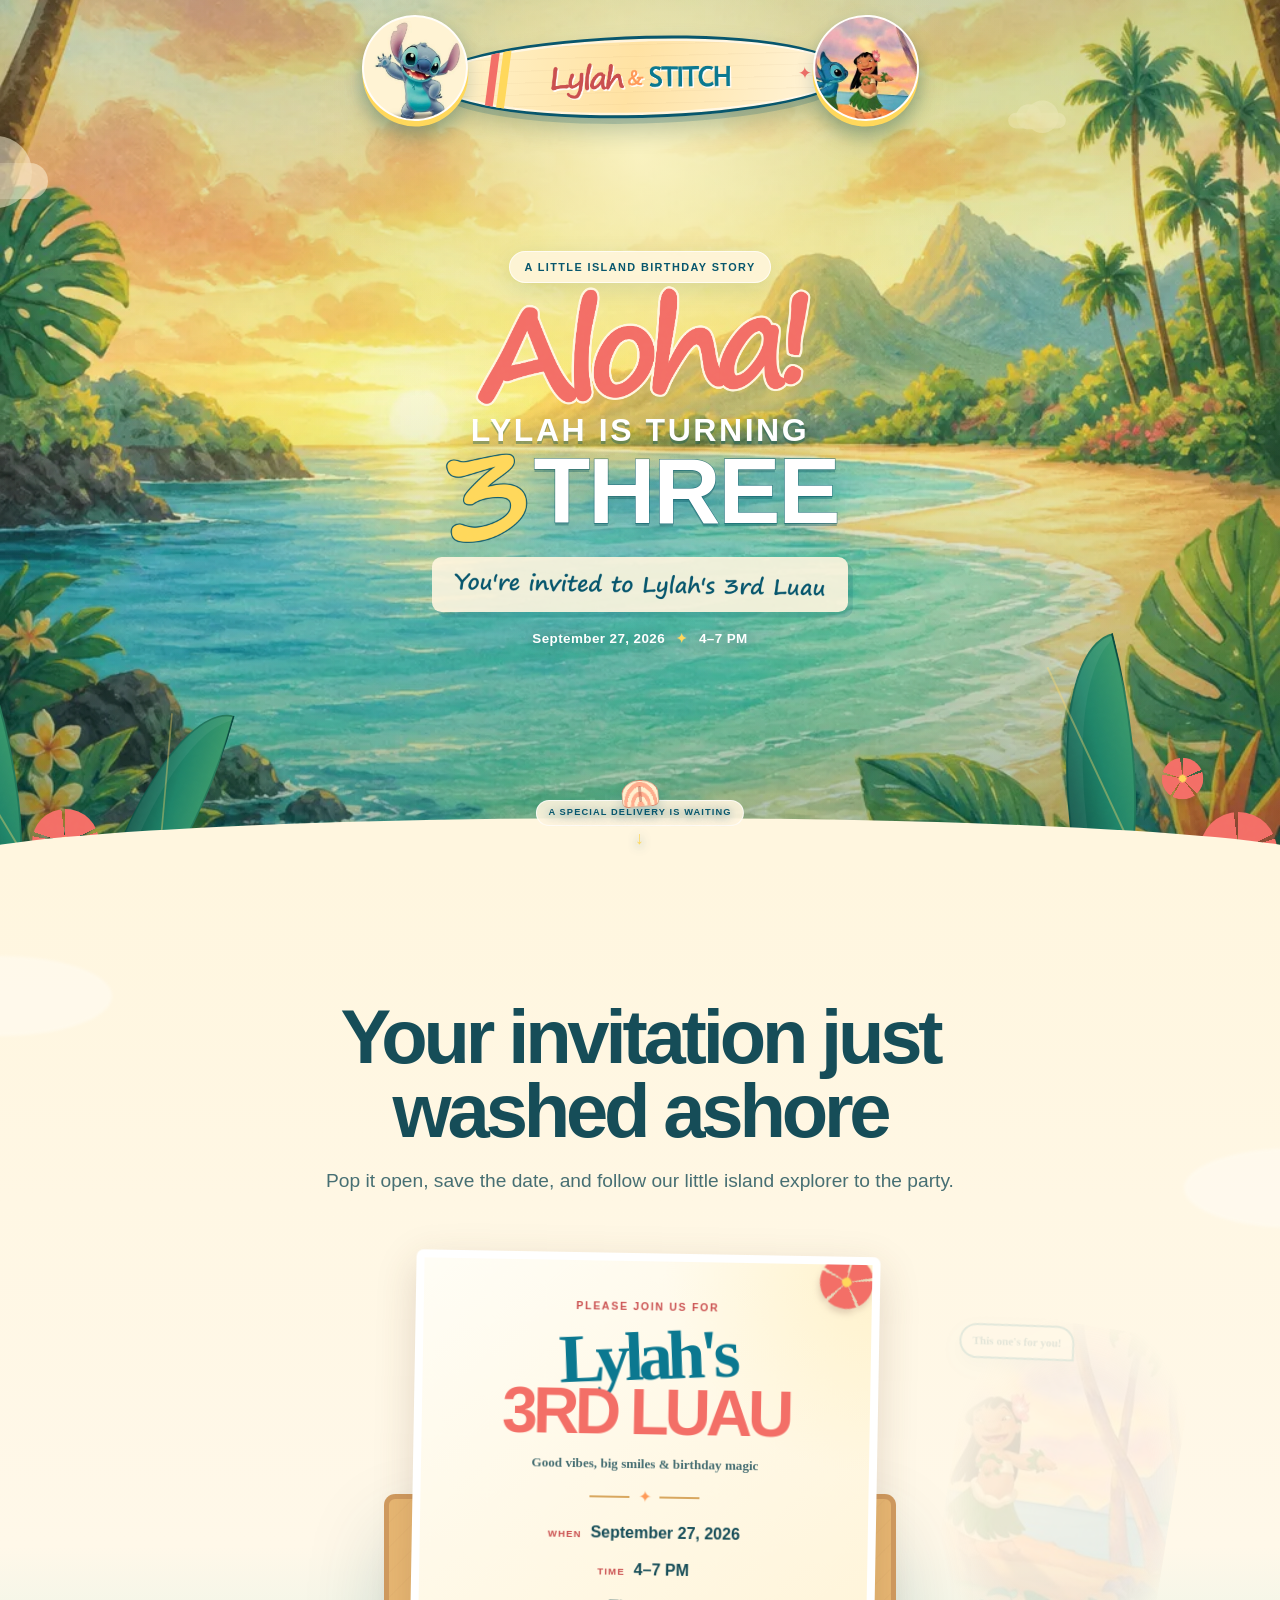
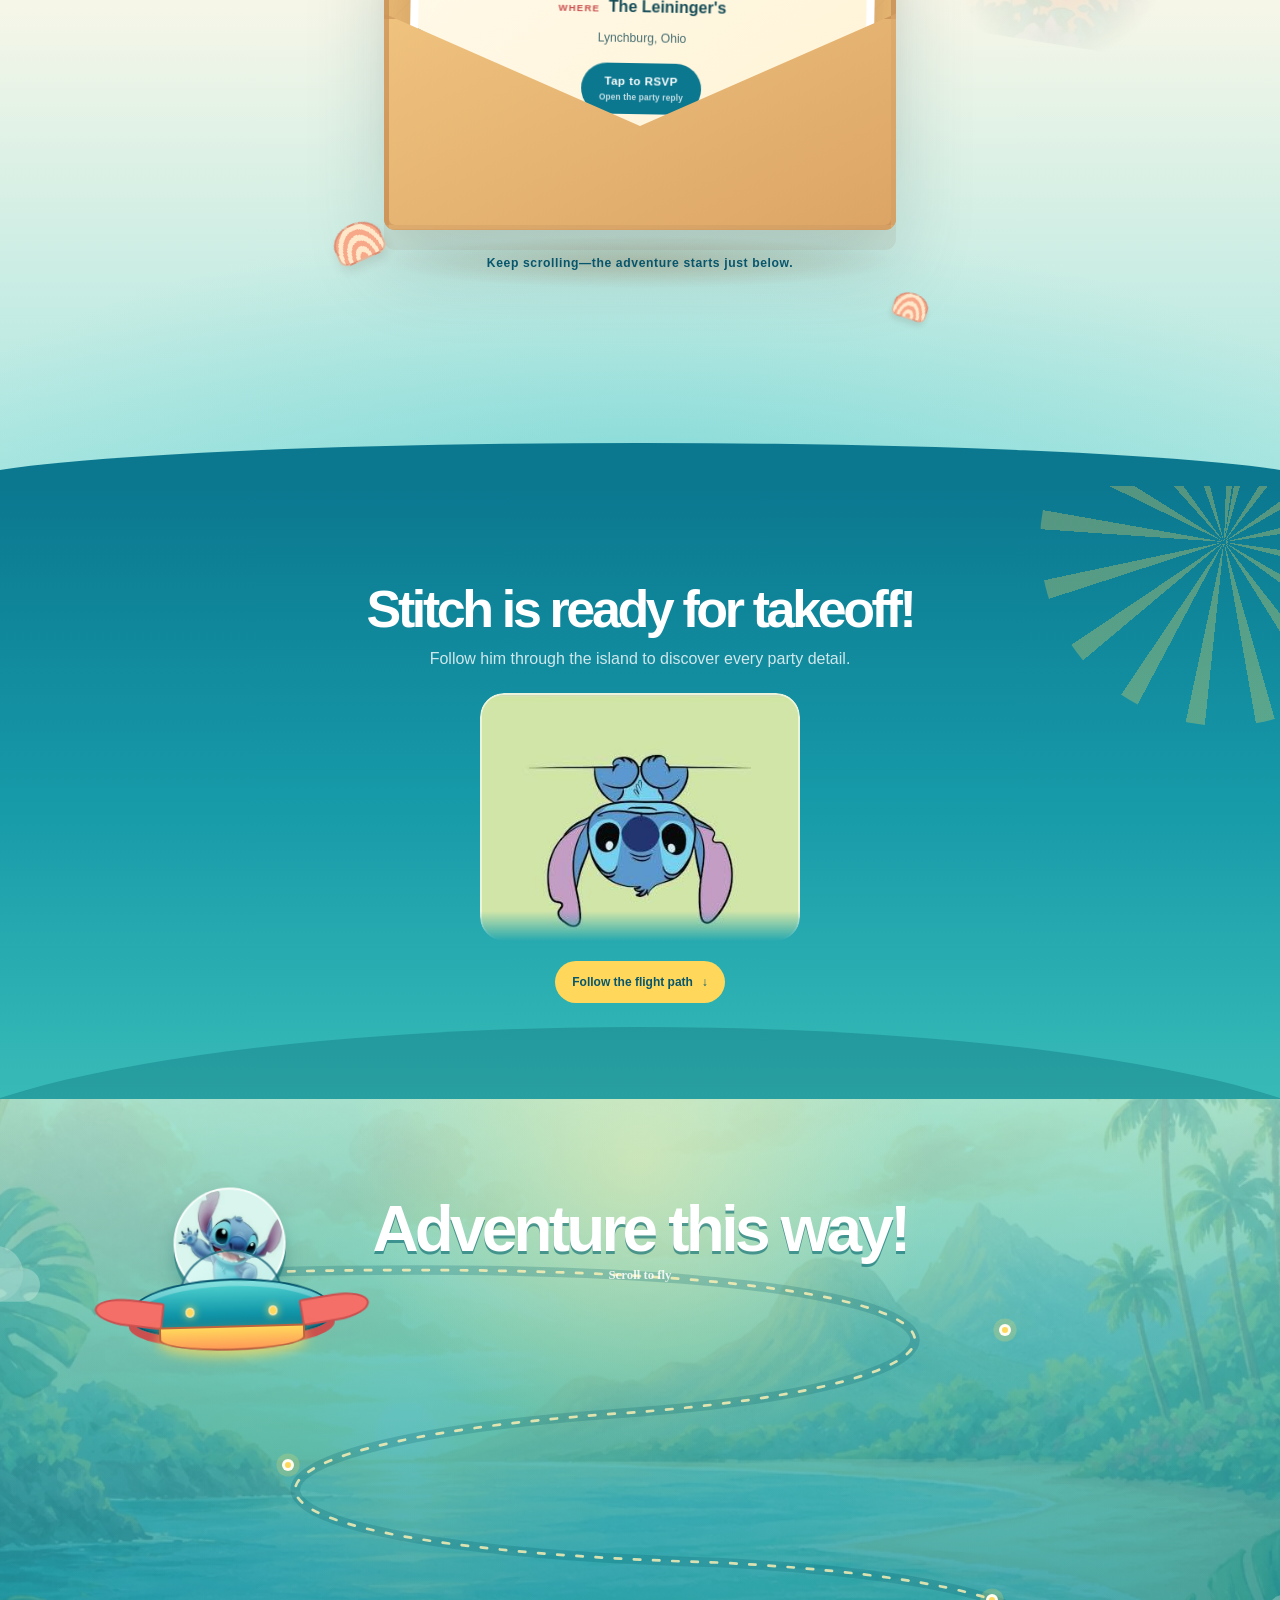
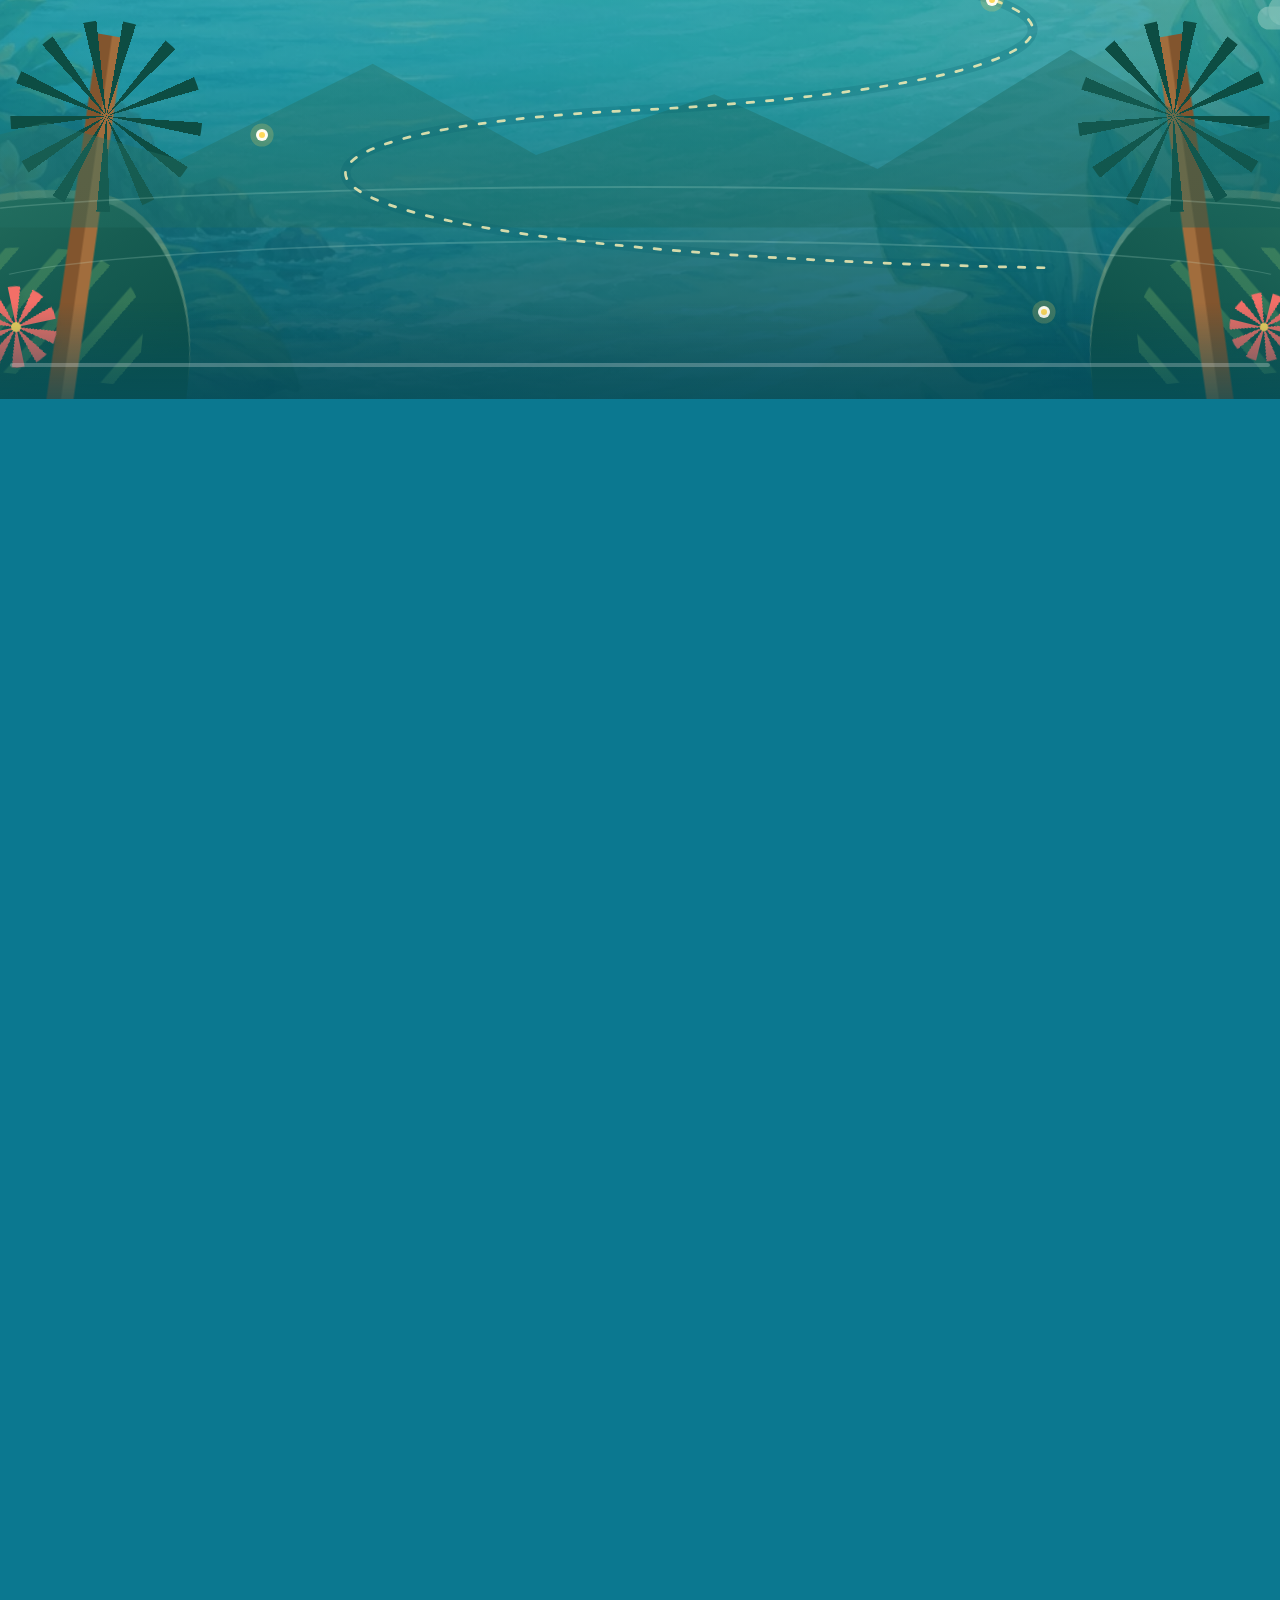
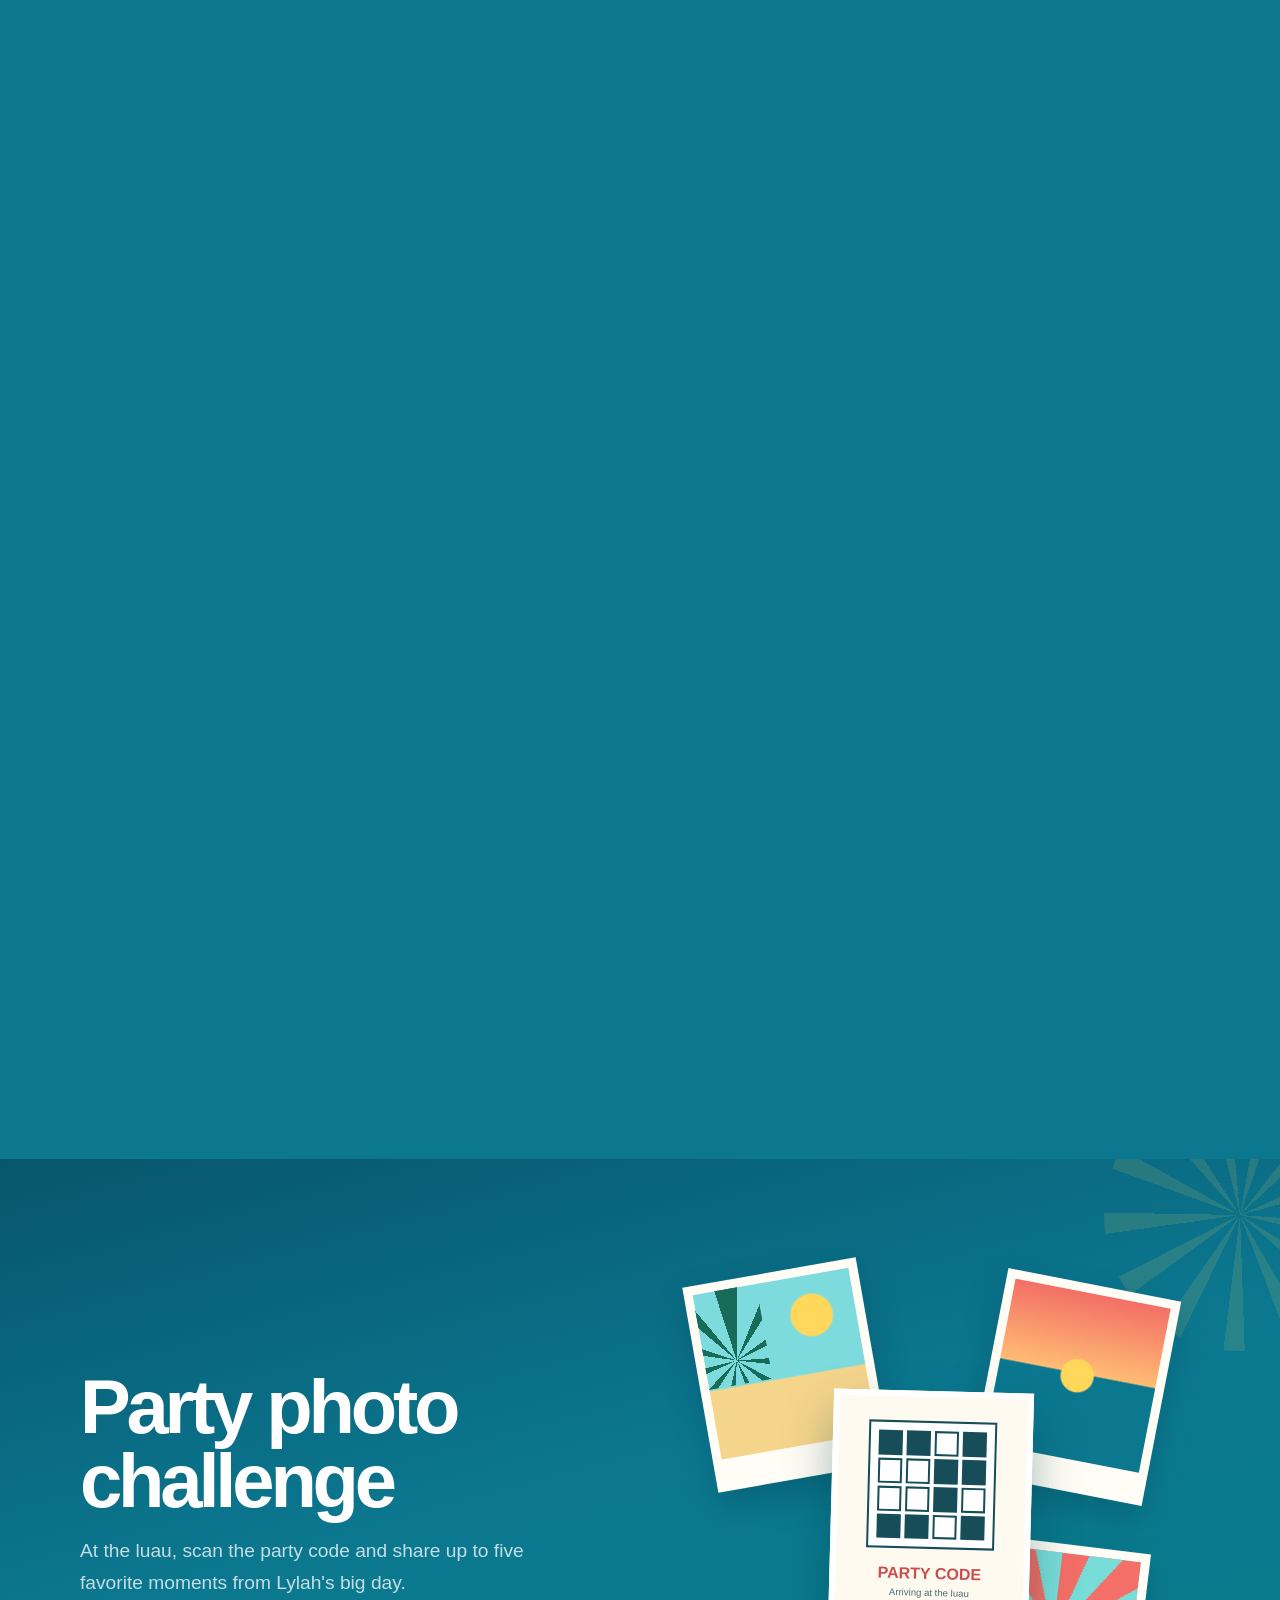
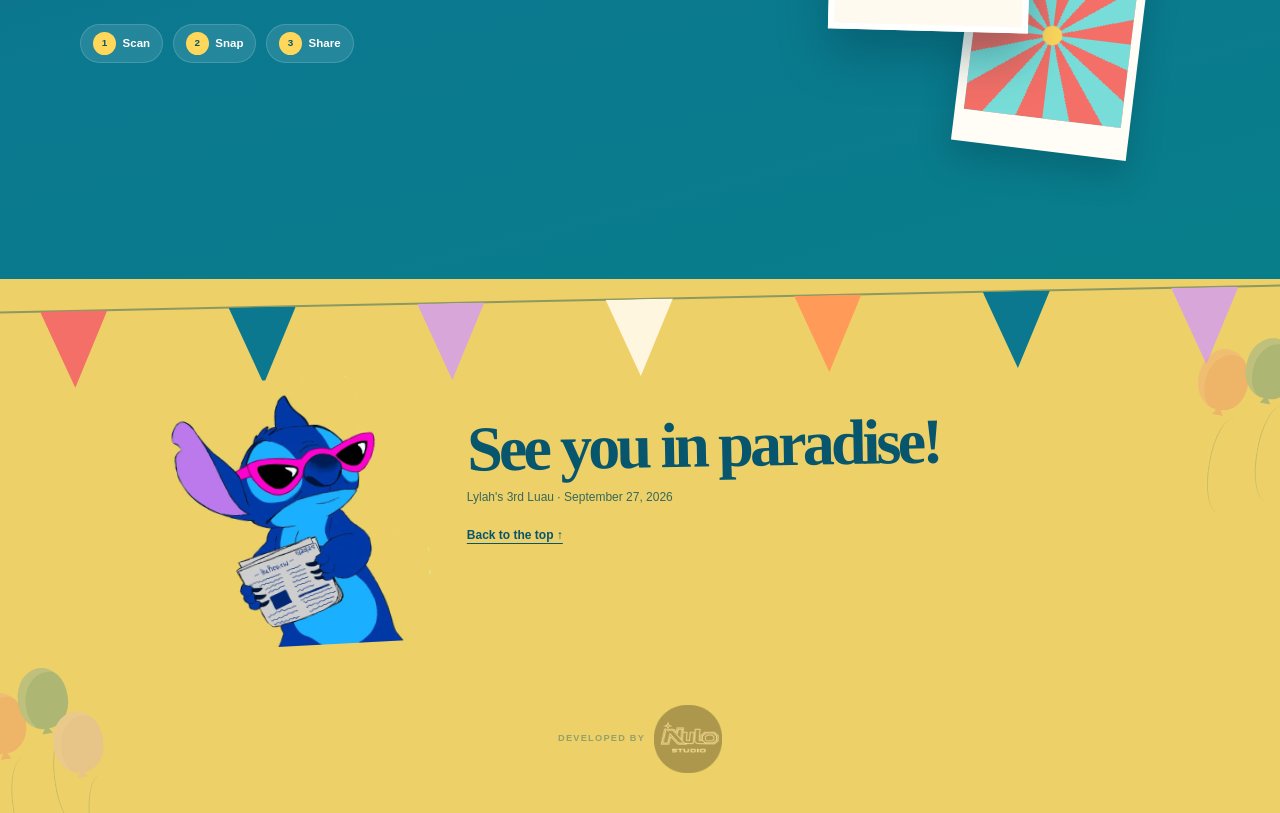
==== commit 22ebca2c: "Update the luau location" ====
--- a/e/ISFdGWafjGvQ/index.html
+++ b/e/ISFdGWafjGvQ/index.html
@@ -609,9 +609,9 @@
 
                             <span class="postcardStamp" aria-hidden="true">OH</span>
 
-                            <span class="stopLabel">Find our island in</span>
-
-                            <h3>Lynchburg, Ohio</h3>
+                            <span class="stopLabel">Find our island at</span>
+
+                            <h3>7492 Spilker Rd, Lynchburg, Ohio</h3>
 
                             <p>Birthday fun in Lynchburg.</p>
 
--- a/e/ISFdGWafjGvQ/css/styleIndex.css
+++ b/e/ISFdGWafjGvQ/css/styleIndex.css
@@ -508,6 +508,10 @@
 
     display: flex;
 
+    width: 46.4%;
+
+    aspect-ratio: 1158 / 258;
+
     align-items: center;
 
     justify-content: center;
@@ -518,9 +522,29 @@
 
     line-height: 1;
 
-    text-shadow: 0.08rem 0.1rem 0 rgba(255, 255, 255, 0.9);
-
-    transform: rotate(1deg);
+}
+
+.identityTitle::after
+{
+
+    position: absolute;
+
+    inset: 0;
+
+    content: "";
+
+    background: url("../graphics/images/typography/surfboardTitle.png") center / contain no-repeat;
+
+}
+
+.identityTitle > span,
+.identityTitle small,
+.identityTitle strong
+{
+
+    position: absolute;
+
+    opacity: 0;
 
 }
 
@@ -530,12 +554,6 @@
     color: var(--coralDark);
 
     font-family: var(--scriptFont);
-
-    font-size: clamp(1.25rem, 6vw, 2rem);
-
-    font-weight: 900;
-
-    letter-spacing: -0.08em;
 
 }
 
@@ -847,9 +865,15 @@
 .alohaWord
 {
 
+    position: relative;
+
     display: block;
 
-    color: var(--coral);
+    width: 2.55em;
+
+    height: 0.78em;
+
+    color: transparent;
 
     font-family: var(--scriptFont);
 
@@ -861,116 +885,189 @@
 
     line-height: 0.78;
 
+    text-shadow: none;
+
+    -webkit-text-stroke: 0;
+
+}
+
+.alohaWord::after
+{
+
+    position: absolute;
+
+    top: 50%;
+
+    left: 50%;
+
+    width: 2.701em;
+
+    height: 1.021em;
+
+    content: "";
+
+    background: url("../graphics/images/typography/heroAloha.png") center / 100% 100% no-repeat;
+
+    transform: translate(-50%, -50%);
+
+}
+
+.heroNameLine
+{
+
+    display: block;
+
+    margin-top: 1.2rem;
+
+    font-family: var(--displayFont);
+
+    font-size: clamp(1.1rem, 5.5vw, 2.65rem);
+
+    font-weight: 900;
+
+    letter-spacing: 0.08em;
+
+    line-height: 1;
+
+    text-transform: uppercase;
+
+}
+
+.heroAgeLine
+{
+
+    position: relative;
+
+    display: flex;
+
+    margin-top: -0.3rem;
+
+    align-items: center;
+
+    justify-content: center;
+
+    gap: 0.15rem;
+
+    font-family: var(--displayFont);
+
+    font-weight: 900;
+
+    letter-spacing: -0.08em;
+
+    line-height: 0.95;
+
+    text-transform: uppercase;
+
+}
+
+.heroAgeNumber
+{
+
+    position: relative;
+
+    display: block;
+
+    width: 0.7em;
+
+    height: 0.78em;
+
+    flex: 0 0 auto;
+
+    color: transparent;
+
+    font-family: var(--scriptFont);
+
+    font-size: clamp(5rem, 25vw, 10rem);
+
+    line-height: 0.78;
+
+    text-shadow: none;
+
+    -webkit-text-stroke: 0;
+
+}
+
+.heroAgeNumber::after
+{
+
+    position: absolute;
+
+    top: 50%;
+
+    left: 50%;
+
+    width: 0.891em;
+
+    height: 0.938em;
+
+    content: "";
+
+    background: url("../graphics/images/typography/heroAgeThree.png") center / 100% 100% no-repeat;
+
+    transform: translate(-50%, -50%);
+
+}
+
+.heroAgeWord
+{
+
+    font-size: clamp(2.5rem, 14vw, 7.25rem);
+
     paint-order: stroke fill;
 
-    -webkit-text-stroke: clamp(0.15rem, 0.6vw, 0.32rem) var(--cream);
-
-    transform: rotate(-3deg);
-
-}
-
-.heroNameLine
-{
-
-    display: block;
-
-    margin-top: 1.2rem;
-
-    font-family: var(--displayFont);
-
-    font-size: clamp(1.1rem, 5.5vw, 2.65rem);
-
-    font-weight: 900;
-
-    letter-spacing: 0.08em;
-
-    line-height: 1;
-
-    text-transform: uppercase;
-
-}
-
-.heroAgeLine
-{
+    -webkit-text-stroke: 0.08rem rgba(7, 86, 109, 0.58);
+
+}
+
+.heroInvitationLine
+{
+
+    --heroInvitationInlinePadding: 1rem;
 
     position: relative;
 
-    display: flex;
-
-    margin-top: -0.3rem;
-
-    align-items: center;
-
-    justify-content: center;
-
-    gap: 0.15rem;
-
-    font-family: var(--displayFont);
-
-    font-weight: 900;
-
-    letter-spacing: -0.08em;
-
-    line-height: 0.95;
-
-    text-transform: uppercase;
-
-}
-
-.heroAgeNumber
-{
-
-    color: var(--sunshine);
+    width: calc(17.22em + var(--heroInvitationInlinePadding) + var(--heroInvitationInlinePadding));
+
+    margin: 1rem auto 0;
+
+    padding: 0.55rem var(--heroInvitationInlinePadding);
+
+    color: transparent;
+
+    background: rgba(255, 246, 223, 0.9);
+
+    border-radius: 0.6rem;
+
+    box-shadow: 0.3rem 0.35rem 0 rgba(7, 86, 109, 0.16);
 
     font-family: var(--scriptFont);
 
-    font-size: clamp(5rem, 25vw, 10rem);
-
-    line-height: 0.78;
-
-    transform: rotate(-7deg) translateY(0.15rem);
-
-    paint-order: stroke fill;
-
-    -webkit-text-stroke: 0.14rem var(--oceanDeep);
-
-}
-
-.heroAgeWord
-{
-
-    font-size: clamp(2.5rem, 14vw, 7.25rem);
-
-    paint-order: stroke fill;
-
-    -webkit-text-stroke: 0.08rem rgba(7, 86, 109, 0.58);
-
-}
-
-.heroInvitationLine
-{
-
-    width: fit-content;
-
-    margin: 1rem auto 0;
-
-    padding: 0.55rem 1rem;
-
-    color: var(--oceanDeep);
-
-    background: rgba(255, 246, 223, 0.9);
-
-    border-radius: 0.6rem;
-
-    box-shadow: 0.3rem 0.35rem 0 rgba(7, 86, 109, 0.16);
-
-    font-family: var(--scriptFont);
-
     font-size: clamp(1rem, 4vw, 1.35rem);
 
     font-weight: 700;
 
-    transform: rotate(1deg);
+    line-height: 1.7;
+
+}
+
+.heroInvitationLine::after
+{
+
+    position: absolute;
+
+    top: 50%;
+
+    left: 50%;
+
+    width: 17.5em;
+
+    height: 2.315em;
+
+    content: "";
+
+    background: url("../graphics/images/typography/heroInvitationLine.png") center / 100% 100% no-repeat;
+
+    transform: translate(-50%, -50%);
 
 }
 
@@ -1068,7 +1165,7 @@
 .isLoaded .alohaWord
 {
 
-    transform: translateY(0) rotate(-3deg) scale(1);
+    transform: translateY(0) scale(1);
 
     transition-delay: 350ms;
 
@@ -1095,7 +1192,7 @@
 .isLoaded .heroInvitationLine
 {
 
-    transform: rotate(1deg);
+    transform: none;
 
     transition-delay: 900ms;
 
@@ -1658,6 +1755,8 @@
 
     min-height: 43rem;
 
+    padding-top: 12rem;
+
     margin: 3rem auto 0;
 
     perspective: 80rem;
@@ -1671,13 +1770,13 @@
 
     z-index: 7;
 
-    top: -1.75rem;
-
-    right: -1.7rem;
-
-    width: 10.5rem;
-
-    height: 16rem;
+    top: -0.75rem;
+
+    right: -3rem;
+
+    width: 9.25rem;
+
+    height: 12.5rem;
 
     pointer-events: none;
 
@@ -1726,9 +1825,9 @@
 
     z-index: 2;
 
-    top: 1.1rem;
-
-    left: -1.1rem;
+    top: 0.6rem;
+
+    left: -0.75rem;
 
     padding: 0.45rem 0.7rem;
 
@@ -1827,7 +1926,7 @@
 
     height: 33rem;
 
-    margin: 5rem auto 0;
+    margin: 0 auto;
 
     transform-style: preserve-3d;
 
@@ -5970,6 +6069,199 @@
    TABLET & DESKTOP
 ============================================================ */
 
+@media (max-width: 47.98rem)
+{
+
+    body::before
+    {
+
+        opacity: 0.12;
+
+    }
+
+    .siteIdentity
+    {
+
+        right: 0;
+
+        left: 0;
+
+        margin-inline: auto;
+
+        transform: none;
+
+    }
+
+    .identityBoard
+    {
+
+        width: min(84vw, 19rem);
+
+    }
+
+    .hasJs .siteIdentity
+    {
+
+        transform: translateY(-1.5rem) rotate(-2deg) scale(0.9);
+
+    }
+
+    .hasJs .siteIdentity.isVisible
+    {
+
+        transform: none;
+
+    }
+
+    .heroTitle
+    {
+
+        text-shadow: 0 0.14rem 0 rgba(5, 86, 97, 0.32), 0 0.25rem 0.7rem rgba(6, 72, 85, 0.22);
+
+    }
+
+    .isLoaded .heroNameLine,
+    .isLoaded .heroAgeLine,
+    .isLoaded .heroDetails
+    {
+
+        transform: none;
+
+    }
+
+    .heroInvitationLine
+    {
+
+        --heroInvitationInlinePadding: clamp(0.55rem, 2.2vw, 1rem);
+
+        max-width: 100%;
+
+        font-size: clamp(0.82rem, 3.7vw, 1.35rem);
+
+        white-space: nowrap;
+
+    }
+
+    .invitationSection
+    {
+
+        min-height: 58rem;
+
+        padding-top: 5.75rem;
+
+        padding-bottom: 7rem;
+
+    }
+
+    .invitationScene
+    {
+
+        min-height: 43rem;
+
+        padding-top: 2rem;
+
+        margin-top: 0.75rem;
+
+    }
+
+    .liloPresenter
+    {
+
+        top: -0.25rem;
+
+        right: -4rem;
+
+        width: 8rem;
+
+        height: 10.75rem;
+
+        transition: top 850ms cubic-bezier(0.22, 0.72, 0.2, 1);
+
+    }
+
+    .invitationScene:not(:has(.invitationEnvelope.isRevealed)) .liloPresenter
+    {
+
+        top: 12rem;
+
+    }
+
+    .flightPathShadow
+    {
+
+        stroke-width: 0.42rem;
+
+    }
+
+    .flightPath
+    {
+
+        stroke-width: 0.14rem;
+
+        stroke-dasharray: 0.35rem 0.7rem;
+
+    }
+
+    .journeyStop
+    {
+
+        max-width: min(54vw, 13rem);
+
+    }
+
+    .dateStop
+    {
+
+        right: 0.75rem;
+
+        max-width: calc(100% - 1.5rem);
+
+    }
+
+    .dateStop .stopCopy
+    {
+
+        min-width: 0;
+
+    }
+
+    .explorerVehicle
+    {
+
+        width: clamp(8rem, 35vw, 9.5rem);
+
+    }
+
+    .stitchPilot
+    {
+
+        background: rgba(217, 245, 237, 0.82);
+
+        border: 0.12rem solid rgba(255, 255, 255, 0.82);
+
+        clip-path: circle(48% at 50% 51%);
+
+        box-shadow: 0 0.35rem 0 rgba(6, 103, 112, 0.38);
+
+        -webkit-mask-image: radial-gradient(circle at 50% 51%, #000 0 66%, rgba(0, 0, 0, 0.92) 72%, transparent 78%);
+
+        mask-image: radial-gradient(circle at 50% 51%, #000 0 66%, rgba(0, 0, 0, 0.92) 72%, transparent 78%);
+
+    }
+
+    .stitchPilot img
+    {
+
+        top: -4%;
+
+        left: -6%;
+
+        width: 112%;
+
+    }
+
+}
+
 @media (min-width: 48rem)
 {
 
@@ -6061,7 +6353,7 @@
     .heroInvitationLine
     {
 
-        padding-inline: 1.4rem;
+        --heroInvitationInlinePadding: 1.4rem;
 
     }
 
@@ -6115,6 +6407,8 @@
 
     .invitationScene
     {
+
+        padding-top: 0;
 
         margin-top: 3.5rem;
 
@@ -6481,10 +6775,10 @@
 @media (max-width: 23rem)
 {
 
-    .identityTitle > span
-    {
-
-        font-size: 1.1rem;
+    .identityTitle
+    {
+
+        gap: 0.18rem;
 
     }
 
@@ -6510,6 +6804,46 @@
         padding-right: 0.75rem;
 
         padding-left: 0.75rem;
+
+    }
+
+    .liloPresenter
+    {
+
+        top: 0.2rem;
+
+        right: -3.5rem;
+
+        width: 7.25rem;
+
+        height: 10rem;
+
+    }
+
+    .invitationScene:not(:has(.invitationEnvelope.isRevealed)) .liloPresenter
+    {
+
+        top: 12.25rem;
+
+    }
+
+    .liloCallout
+    {
+
+        top: 0.45rem;
+
+        left: -0.6rem;
+
+        padding: 0.4rem 0.58rem;
+
+        font-size: 0.64rem;
+
+    }
+
+    .invitationScene
+    {
+
+        padding-top: 2rem;
 
     }
 
@@ -6552,7 +6886,7 @@
     .explorerVehicle
     {
 
-        width: 7.4rem;
+        width: 7.8rem;
 
     }
 
@@ -6564,8 +6898,6 @@
     }
 
 }
-
-
 
 /* ============================================================
    REDUCED MOTION
@@ -6639,14 +6971,14 @@
     .hasJs .alohaWord
     {
 
-        transform: rotate(-3deg);
+        transform: none;
 
     }
 
     .hasJs .heroInvitationLine
     {
 
-        transform: rotate(1deg);
+        transform: none;
 
     }
 
@@ -6763,3 +7095,17 @@
     }
 
 }
+
+@media (max-width: 47.98rem) and (prefers-reduced-motion: reduce)
+{
+
+    .hasJs .siteIdentity,
+    .hasJs .alohaWord,
+    .hasJs .heroInvitationLine
+    {
+
+        transform: none;
+
+    }
+
+}
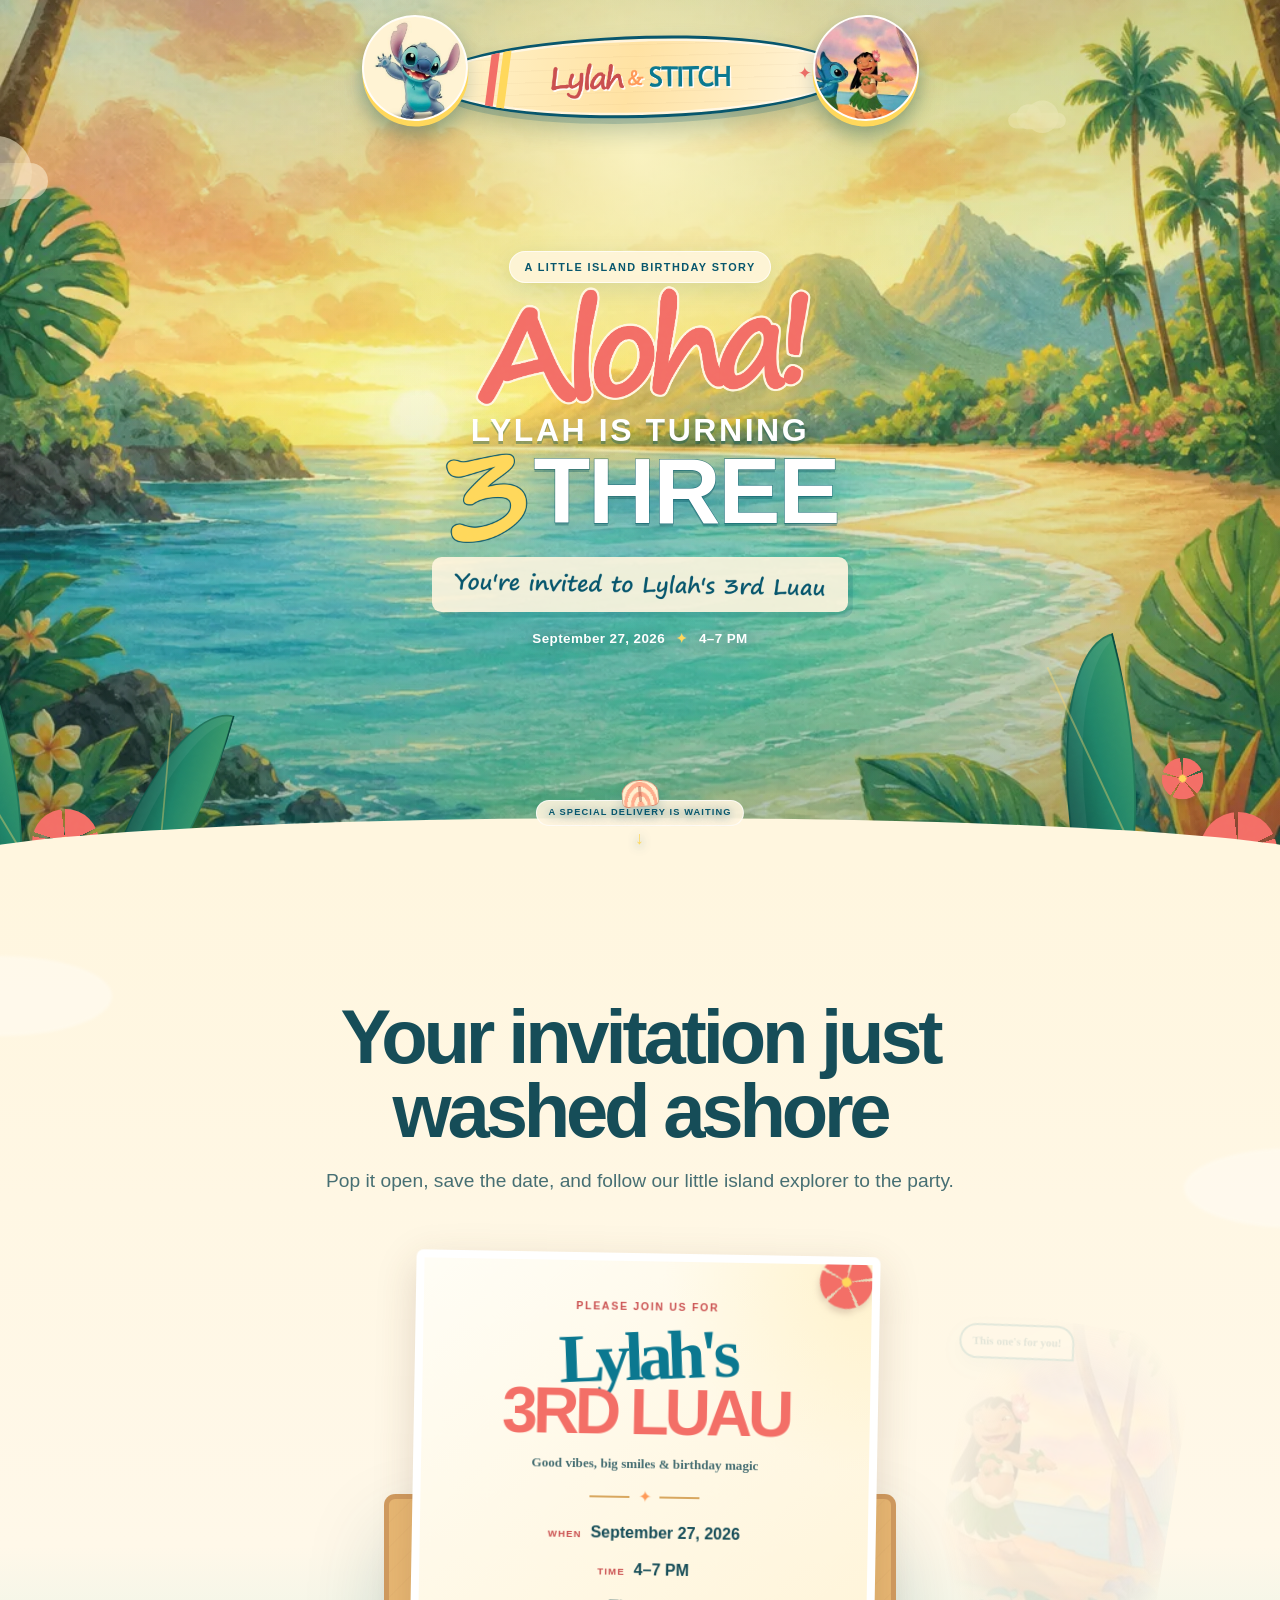
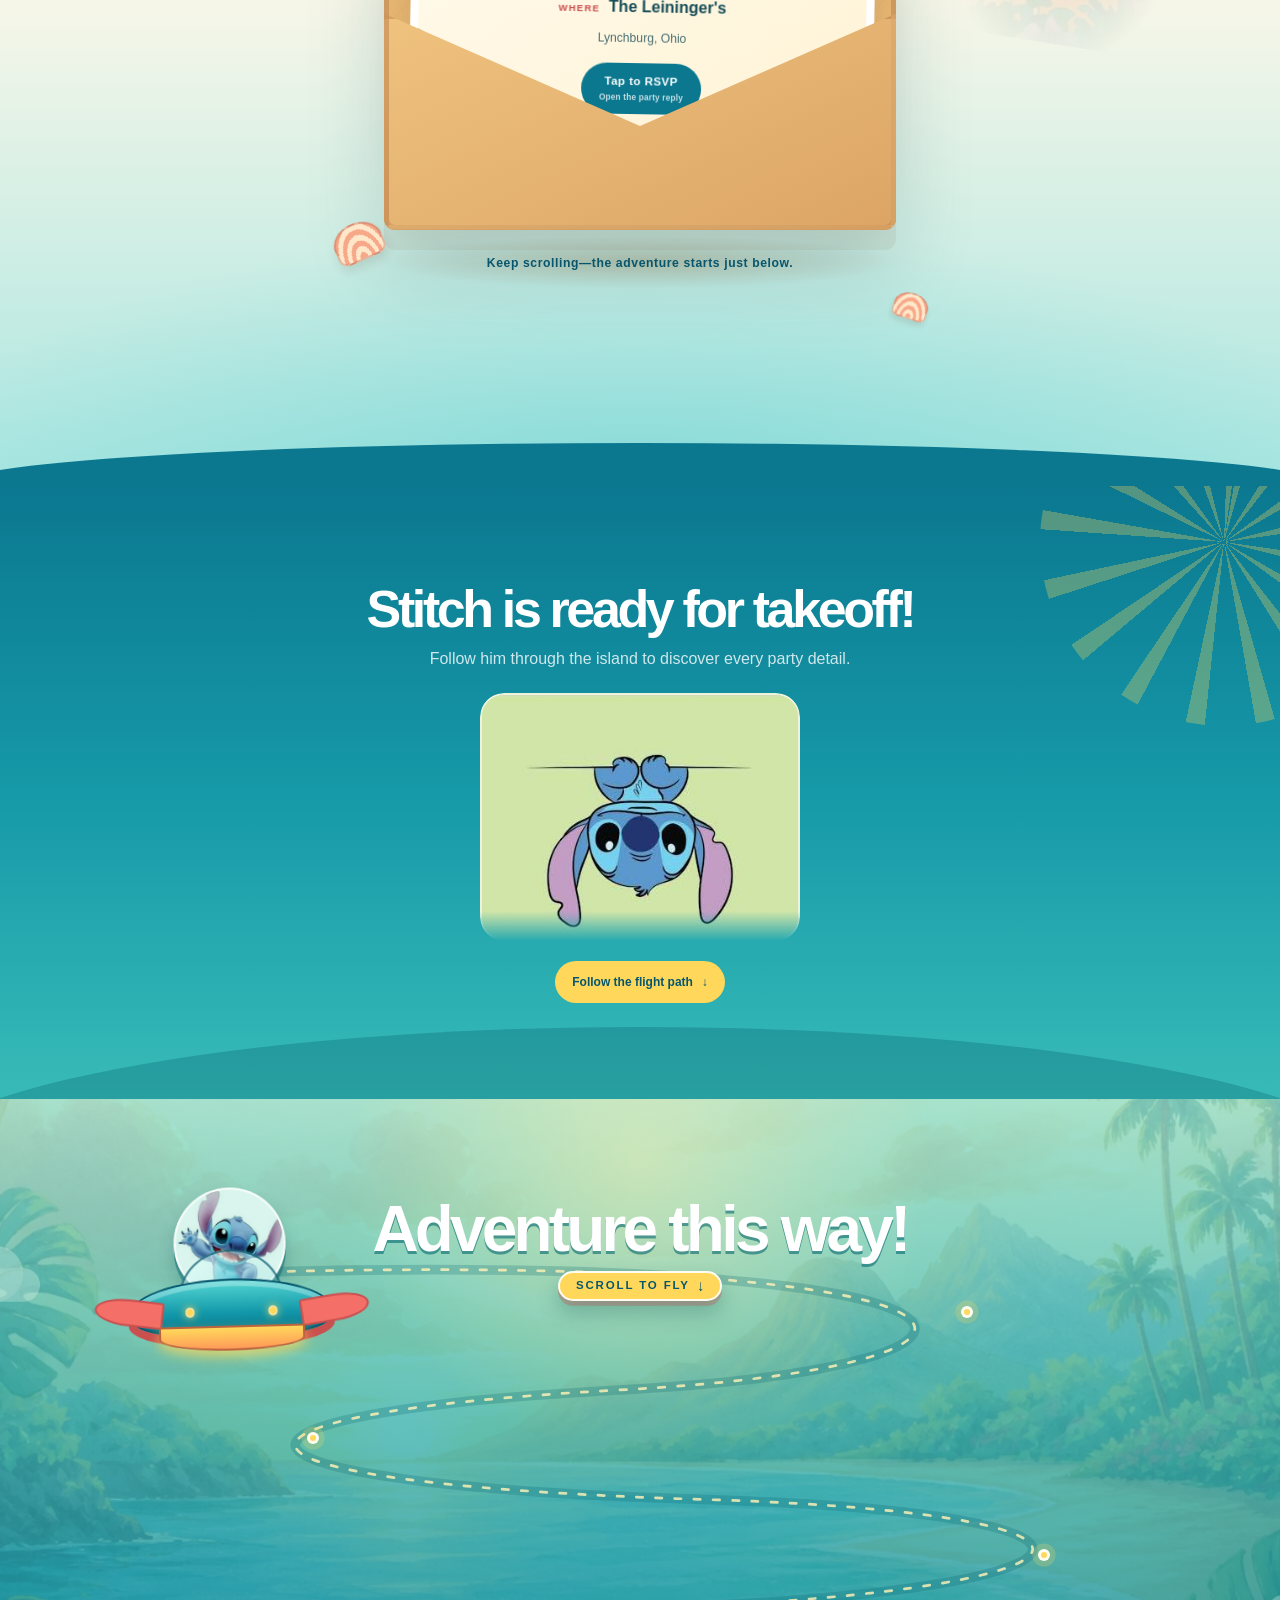
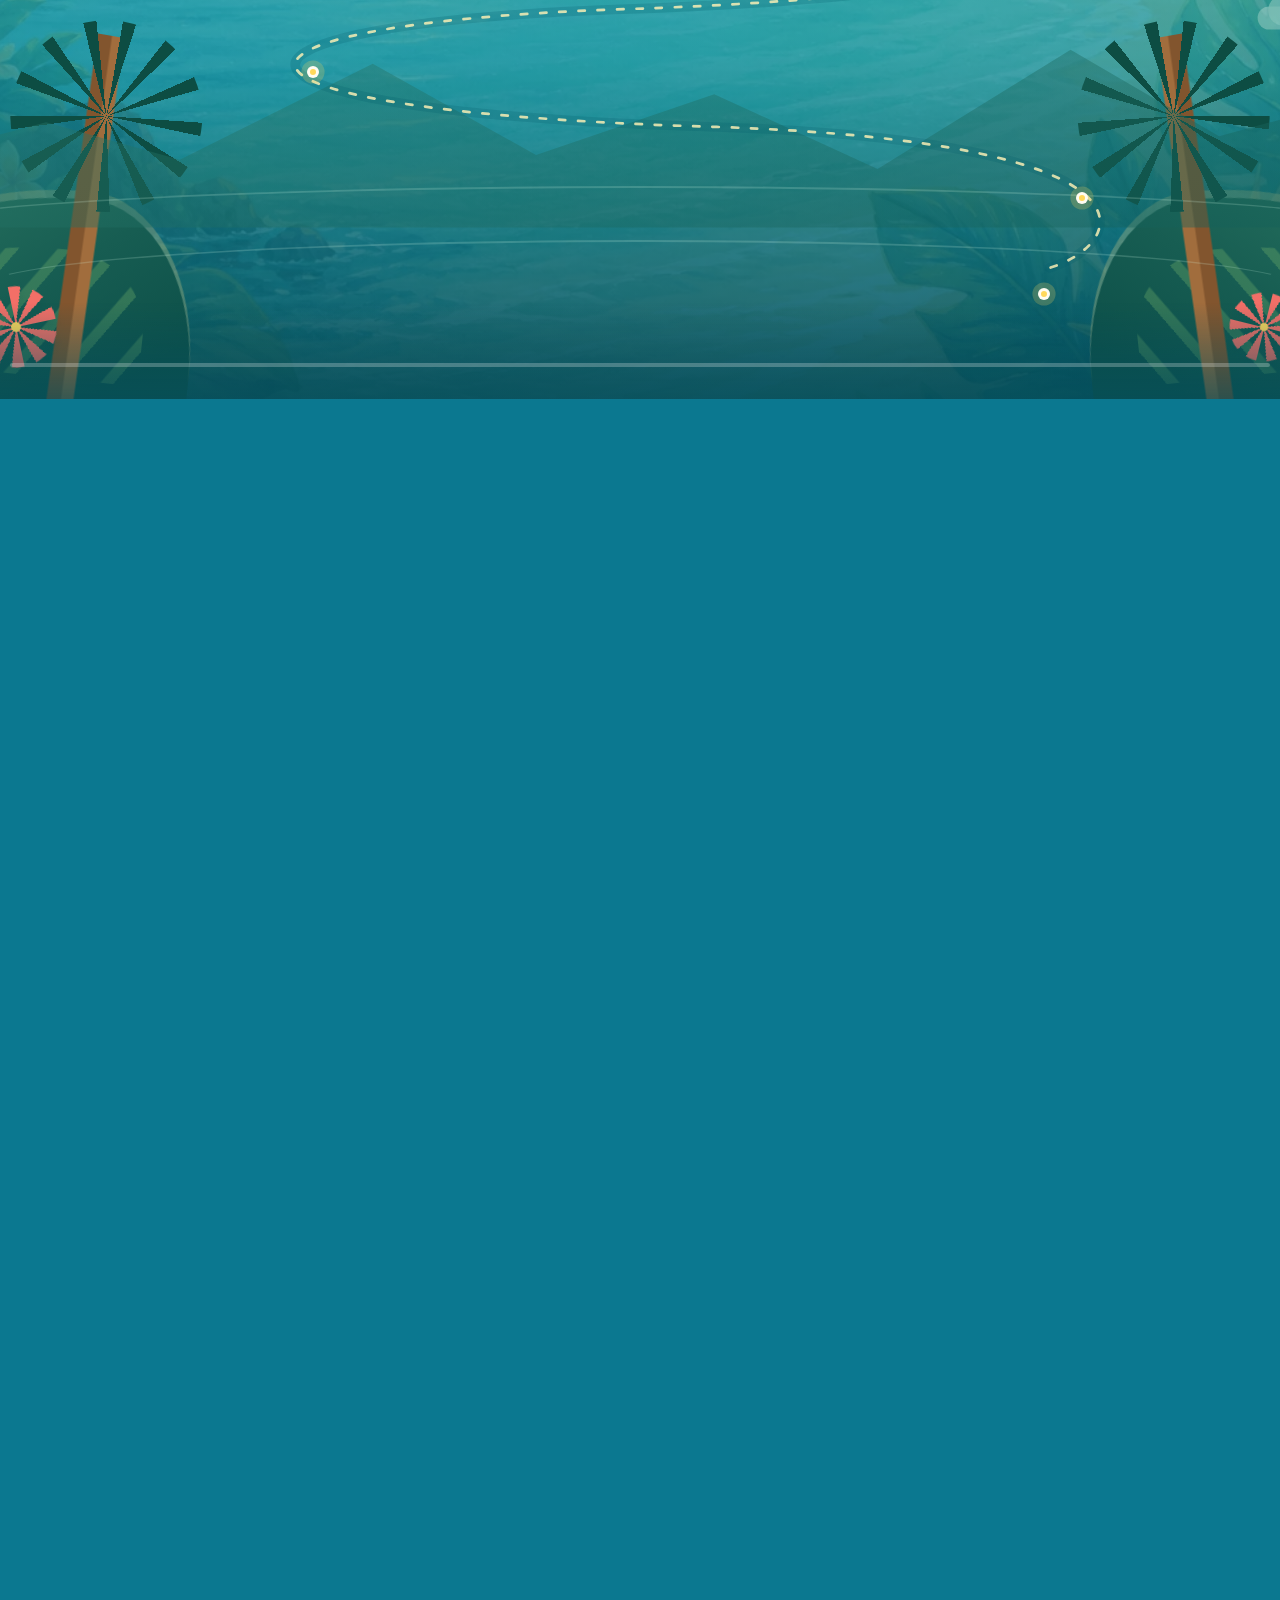
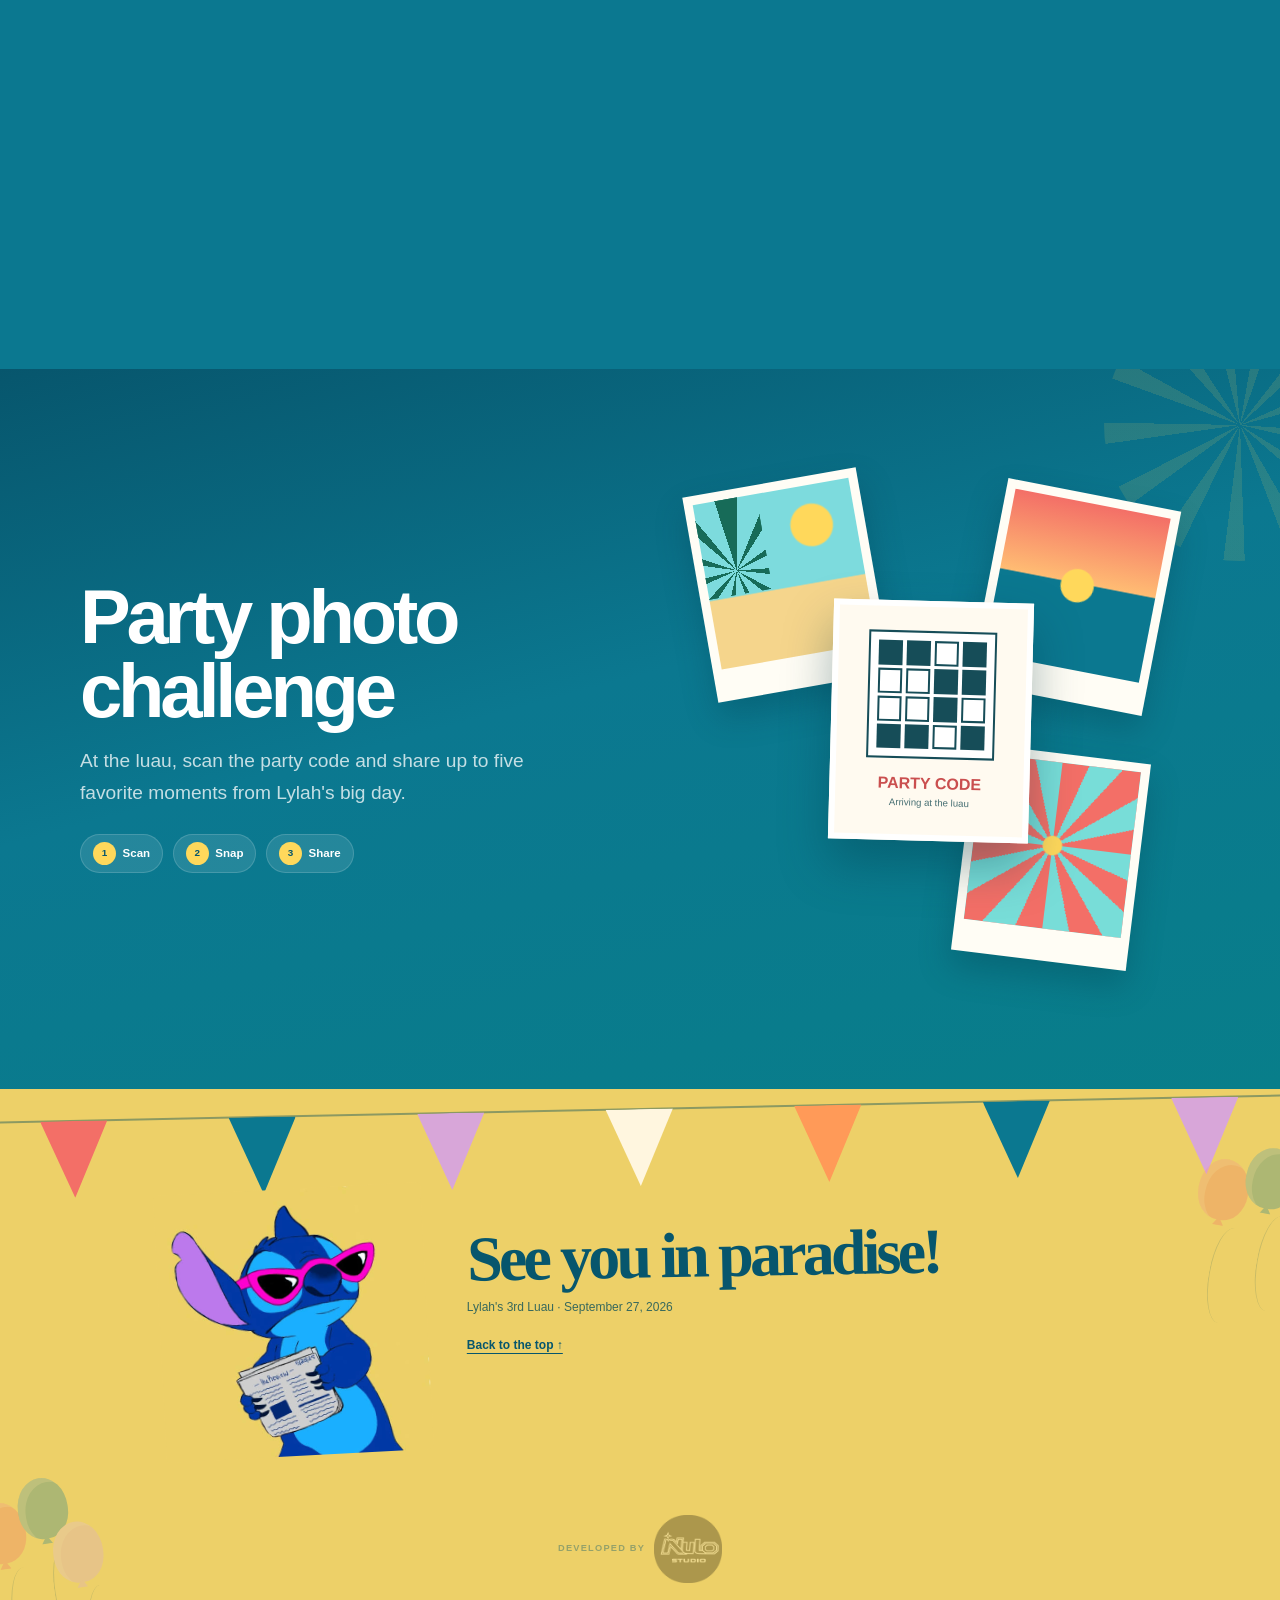
==== commit c63b70af: "Publish Lylah's 3rd Luau - RSVP, calendar, reminders, smart directions" ====
--- a/e/ISFdGWafjGvQ/index.html
+++ b/e/ISFdGWafjGvQ/index.html
@@ -474,7 +474,13 @@
                         Adventure this way!
                     </h2>
 
-                    <p>Scroll to fly</p>
+                    <p class="journeyScrollCue">
+
+                        <span class="journeyScrollCueText">Scroll to fly</span>
+
+                        <span class="journeyScrollCueArrow" aria-hidden="true">↓</span>
+
+                    </p>
 
                 </div>
 
@@ -487,13 +493,13 @@
 
                     <path
                         class="flightPathShadow"
-                        d="M 18 13 C 82 10, 84 27, 48 31 C 14 35, 13 48, 56 50 C 92 53, 88 66, 48 69 C 15 72, 17 87, 82 89"
+                        d="M 18 13 C 82 10, 84 25, 48 28 C 14 31, 13 40, 56 42 C 92 44, 88 54, 48 56 C 14 58, 13 69, 56 71 C 92 73, 88 86, 82 89"
                     ></path>
 
                     <path
                         class="flightPath"
                         data-flight-path
-                        d="M 18 13 C 82 10, 84 27, 48 31 C 14 35, 13 48, 56 50 C 92 53, 88 66, 48 69 C 15 72, 17 87, 82 89"
+                        d="M 18 13 C 82 10, 84 25, 48 28 C 14 31, 13 40, 56 42 C 92 44, 88 54, 48 56 C 14 58, 13 69, 56 71 C 92 73, 88 86, 82 89"
                     ></path>
 
                 </svg>
@@ -507,6 +513,8 @@
                 <span class="pathMarker pathMarkerFour" aria-hidden="true"></span>
 
                 <span class="pathMarker pathMarkerFive" aria-hidden="true"></span>
+
+                <span class="pathMarker pathMarkerSix" aria-hidden="true"></span>
 
                 <div class="explorerVehicle" data-explorer-vehicle aria-hidden="true">
 
@@ -542,7 +550,7 @@
                     <article
                         class="journeyStop dateStop"
                         data-journey-stop
-                        data-stop-progress="0.20"
+                        data-stop-progress="0.13"
                     >
 
                         <div class="sunBadge" aria-hidden="true">
@@ -564,7 +572,7 @@
                     <article
                         class="journeyStop timeStop"
                         data-journey-stop
-                        data-stop-progress="0.38"
+                        data-stop-progress="0.28"
                     >
 
                         <div class="surfboardObject">
@@ -582,7 +590,7 @@
                     <article
                         class="journeyStop homeStop"
                         data-journey-stop
-                        data-stop-progress="0.56"
+                        data-stop-progress="0.43"
                     >
 
                         <div class="woodSignObject">
@@ -602,18 +610,38 @@
                     <article
                         class="journeyStop locationStop"
                         data-journey-stop
+                        data-stop-progress="0.58"
+                    >
+
+                        <div class="postcardObject">
+
+                            <span class="postcardStamp" aria-hidden="true">OH</span>
+
+                            <span class="stopLabel">Find our island at</span>
+
+                            <h3>7492 Spilker Rd, Lynchburg, Ohio</h3>
+
+                            <p>Birthday fun in Lynchburg.</p>
+
+                        </div>
+
+                    </article>
+
+                    <article
+                        class="journeyStop feastStop"
+                        data-journey-stop
                         data-stop-progress="0.73"
                     >
 
-                        <div class="postcardObject">
-
-                            <span class="postcardStamp" aria-hidden="true">OH</span>
-
-                            <span class="stopLabel">Find our island at</span>
-
-                            <h3>7492 Spilker Rd, Lynchburg, Ohio</h3>
-
-                            <p>Birthday fun in Lynchburg.</p>
+                        <div class="feastObject">
+
+                            <span class="feastPineapple" aria-hidden="true"></span>
+
+                            <span class="stopLabel">Island feast</span>
+
+                            <h3>Come hungry</h3>
+
+                            <p>We'll have plenty of food waiting for you!</p>
 
                         </div>
 
@@ -622,7 +650,7 @@
                     <article
                         class="journeyStop ohanaStop"
                         data-journey-stop
-                        data-stop-progress="0.90"
+                        data-stop-progress="0.89"
                     >
 
                         <div class="flowerBadge" aria-hidden="true">
@@ -711,6 +739,24 @@
 
                     <form class="rsvpForm" data-rsvp-form>
 
+                        <!-- Hidden from people, irresistible to bots. A filled
+                             value marks the submission as spam. -->
+
+                        <div class="honeypotField" aria-hidden="true">
+
+                            <label for="partyNickname">Leave this field empty</label>
+
+                            <input
+                                id="partyNickname"
+                                name="honeypot"
+                                type="text"
+                                tabindex="-1"
+                                autocomplete="off"
+                                data-honeypot
+                            >
+
+                        </div>
+
                         <fieldset class="attendanceFieldset">
 
                             <legend>Can your ohana make it?</legend>
@@ -877,8 +923,8 @@
 
                         </button>
 
-                        <p class="formNote">
-                            Rough-draft preview: your response is not sent yet.
+                        <p class="formNote" data-form-note>
+                            We'll only use this to plan the party.
                         </p>
 
                     </form>
@@ -896,12 +942,174 @@
                         </div>
 
                         <h3 data-success-heading>
-                            Your ohana is on the list.
+                            You're on the guest list!
                         </h3>
 
                         <p data-success-message>
                             We can't wait to celebrate with you.
                         </p>
+
+                        <!-- Attending guests only. Hidden for declines. -->
+
+                        <div class="successActions" data-success-actions hidden>
+
+                            <div class="calendarChoice">
+
+                                <p class="calendarChoiceLabel">
+                                    Add to your calendar
+                                </p>
+
+                                <div class="calendarChoiceOptions">
+
+                                    <button
+                                        class="calendarOption"
+                                        type="button"
+                                        data-calendar-apple
+                                    >
+                                        Apple / iPhone
+                                    </button>
+
+                                    <a
+                                        class="calendarOption"
+                                        data-calendar-google
+                                        href="#"
+                                        target="_blank"
+                                        rel="noopener noreferrer"
+                                    >
+                                        Google
+                                    </a>
+
+                                    <a
+                                        class="calendarOption"
+                                        data-calendar-outlook
+                                        href="#"
+                                        target="_blank"
+                                        rel="noopener noreferrer"
+                                    >
+                                        Outlook
+                                    </a>
+
+                                    <button
+                                        class="calendarOption"
+                                        type="button"
+                                        data-calendar-download
+                                    >
+                                        Download File
+                                    </button>
+
+                                </div>
+
+                            </div>
+
+                            <a
+                                class="successAction"
+                                data-get-directions
+                                href="#"
+                                target="_blank"
+                                rel="noopener noreferrer"
+                            >
+                                Get Directions
+                            </a>
+
+                            <button
+                                class="successAction successActionQuiet"
+                                type="button"
+                                data-back-to-party
+                            >
+                                Back to the Party
+                            </button>
+
+                        </div>
+
+                        <!-- Reminders are opt-in only, and never required
+                             to RSVP. Attending guests only. -->
+
+                        <div class="reminderPrompt" data-reminder-prompt hidden>
+
+                            <!-- The offer. Replaced wholesale by the success
+                                 block below once a guest has signed up. -->
+
+                            <div class="reminderOffer" data-reminder-offer>
+
+                            <h4>
+                                Want us to remind you before the party?
+                            </h4>
+
+                            <p class="reminderPromptNote">
+                                Optional — add your email and we'll send a
+                                friendly nudge before the big day.
+                            </p>
+
+                            <form class="reminderForm" data-reminder-form>
+
+                                <div class="honeypotField" aria-hidden="true">
+
+                                    <label for="reminderNickname">Leave this field empty</label>
+
+                                    <input
+                                        id="reminderNickname"
+                                        name="honeypot"
+                                        type="text"
+                                        tabindex="-1"
+                                        autocomplete="off"
+                                        data-honeypot
+                                    >
+
+                                </div>
+
+                                <div class="formGroup">
+
+                                    <label for="reminderEmail">Email address</label>
+
+                                    <input
+                                        id="reminderEmail"
+                                        name="reminderEmail"
+                                        type="email"
+                                        autocomplete="email"
+                                        inputmode="email"
+                                        placeholder="you@example.com"
+                                    >
+
+                                </div>
+
+                                <button
+                                    class="successAction successActionPrimary reminderSubmit"
+                                    type="submit"
+                                    data-reminder-submit
+                                >
+                                    Send Me Reminders
+                                </button>
+
+                            </form>
+
+                            <p
+                                class="reminderStatus"
+                                data-reminder-status
+                                role="status"
+                                aria-live="polite"
+                            ></p>
+
+                            </div>
+
+                            <div
+                                class="reminderSuccess"
+                                data-reminder-success
+                                role="status"
+                                aria-live="polite"
+                                hidden
+                            >
+
+                                <h4>
+                                    You're all set!
+                                </h4>
+
+                                <p>
+                                    We'll send you a reminder before the party.
+                                </p>
+
+                            </div>
+
+                        </div>
 
                         <button class="textButton" type="button" data-edit-rsvp>
                             Edit this response
--- a/e/ISFdGWafjGvQ/css/styleIndex.css
+++ b/e/ISFdGWafjGvQ/css/styleIndex.css
@@ -2712,6 +2712,12 @@
    FLIGHT JOURNEY
 ============================================================ */
 
+/* ── Journey length ──
+   The stage is a single sticky viewport, so pacing is bought with section
+   height: six waypoints across this run give mobile roughly 1.1 viewports
+   of scroll per beat. Desktop is re-scaled in the tablet query so its
+   per-beat pacing matches the five-stop original. */
+
 .journeySection
 {
 
@@ -2719,9 +2725,9 @@
 
     z-index: 3;
 
-    height: 510svh;
-
-    min-height: 220rem;
+    height: 780svh;
+
+    min-height: 340rem;
 
     background: var(--ocean);
 
@@ -3185,18 +3191,62 @@
 
 }
 
-.journeyHeadingGroup p
-{
-
-    margin: 0.3rem 0 0;
-
-    color: rgba(255, 255, 255, 0.85);
-
-    font-family: var(--scriptFont);
-
-    font-size: 0.8rem;
-
-    font-weight: 700;
+/* ── Scroll To Fly cue ── */
+
+.journeyScrollCue
+{
+
+    display: inline-flex;
+
+    align-items: center;
+
+    gap: 0.45rem;
+
+    margin: 0.6rem 0 0;
+
+    padding: 0.36rem 0.85rem 0.36rem 1rem;
+
+    color: var(--oceanDeep);
+
+    background: var(--sunshine);
+
+    border: 0.15rem solid rgba(255, 255, 255, 0.92);
+
+    border-radius: 999px;
+
+    box-shadow: 0 0.3rem 0 rgba(202, 79, 79, 0.32), 0 0.7rem 1.3rem rgba(5, 81, 90, 0.3);
+
+    font-family: var(--bodyFont);
+
+    font-size: 0.72rem;
+
+    font-weight: 900;
+
+    letter-spacing: 0.16em;
+
+    line-height: 1;
+
+    text-transform: uppercase;
+
+    transition: opacity 350ms ease, transform 350ms ease;
+
+}
+
+.journeyScrollCueText
+{
+
+    white-space: nowrap;
+
+}
+
+.journeyScrollCueArrow
+{
+
+    font-size: 0.95rem;
+
+    line-height: 1;
+
+    animation: scrollCue 1.8s ease-in-out infinite;
 
 }
 
@@ -3283,48 +3333,60 @@
 
 }
 
+/* Markers sit at the outer swing of each flight-path lobe, with the last
+   one parked on the landing point. */
+
 .pathMarkerOne
 {
 
-    top: 25%;
-
-    right: 21%;
+    top: 23%;
+
+    right: 24%;
 
 }
 
 .pathMarkerTwo
 {
 
-    top: 40%;
-
-    left: 22%;
+    top: 37%;
+
+    left: 24%;
 
 }
 
 .pathMarkerThree
 {
 
-    top: 55%;
-
-    right: 22%;
+    top: 50%;
+
+    right: 18%;
 
 }
 
 .pathMarkerFour
 {
 
-    top: 70%;
-
-    left: 20%;
+    top: 63%;
+
+    left: 24%;
 
 }
 
 .pathMarkerFive
 {
 
+    top: 77%;
+
+    right: 15%;
+
+}
+
+.pathMarkerSix
+{
+
     right: 18%;
 
-    bottom: 9%;
+    bottom: 11%;
 
 }
 
@@ -3639,9 +3701,20 @@
 .journeyStop.isActive
 {
 
+    z-index: 2;
+
     opacity: 1;
 
     transform: translateY(0) scale(1) rotate(0);
+
+}
+
+/* A stop that has not been flown past yet must not offer a hidden target. */
+
+.journeyStop:not(.isRevealed) button
+{
+
+    pointer-events: none;
 
 }
 
@@ -3701,7 +3774,7 @@
 .dateStop
 {
 
-    top: 21%;
+    top: 20%;
 
     right: 4%;
 
@@ -3775,7 +3848,7 @@
 .timeStop
 {
 
-    top: 36%;
+    top: 33%;
 
     left: 3%;
 
@@ -3805,7 +3878,7 @@
 .homeStop
 {
 
-    top: 51%;
+    top: 45%;
 
     right: 3%;
 
@@ -3868,96 +3941,195 @@
 .locationStop
 {
 
+    top: 56%;
+
+    left: 3%;
+
+}
+
+.postcardObject
+{
+
+    position: relative;
+
+    width: clamp(10rem, 45vw, 17rem);
+
+    padding: 0.9rem 0.85rem;
+
+    overflow: hidden;
+
+    background: linear-gradient(165deg, #fffdf3, #f9e8bf);
+
+    border: 0.35rem solid var(--white);
+
+    box-shadow: 0 0.8rem 1.5rem rgba(5, 81, 90, 0.22);
+
+    transform: rotate(-3deg);
+
+}
+
+.postcardObject::after
+{
+
+    position: absolute;
+
+    right: -1rem;
+
+    bottom: -2rem;
+
+    width: 4rem;
+
+    height: 5rem;
+
+    content: "";
+
+    background: var(--palm);
+
+    border-radius: 100% 0 100% 0;
+
+    transform: rotate(20deg);
+
+}
+
+.postcardStamp
+{
+
+    position: absolute;
+
+    top: 0.55rem;
+
+    right: 0.55rem;
+
+    display: grid;
+
+    width: 1.8rem;
+
+    height: 2rem;
+
+    place-items: center;
+
+    color: var(--white);
+
+    background: var(--coral);
+
+    border: 0.12rem dashed var(--cream);
+
+    font-size: 0.55rem;
+
+    font-weight: 900;
+
+}
+
+.postcardObject h3
+{
+
+    max-width: 80%;
+
+}
+
+.postcardObject p
+{
+
+    max-width: 82%;
+
+}
+
+.feastStop
+{
+
     top: 66%;
 
-    left: 3%;
-
-}
-
-.postcardObject
+    right: 3%;
+
+}
+
+.feastObject
 {
 
     position: relative;
 
-    width: clamp(10rem, 45vw, 17rem);
-
-    padding: 0.9rem 0.85rem;
-
-    overflow: hidden;
-
-    background: linear-gradient(165deg, #fffdf3, #f9e8bf);
-
-    border: 0.35rem solid var(--white);
-
-    box-shadow: 0 0.8rem 1.5rem rgba(5, 81, 90, 0.22);
-
-    transform: rotate(-3deg);
-
-}
-
-.postcardObject::after
-{
-
-    position: absolute;
-
-    right: -1rem;
-
-    bottom: -2rem;
-
-    width: 4rem;
-
-    height: 5rem;
+    width: clamp(10rem, 44vw, 19rem);
+
+    padding: 0.85rem 1rem 1.25rem;
+
+    background: linear-gradient(168deg, #fffbf1 0%, #ffeecb 62%, #ffe1ae 100%);
+
+    border: 0.24rem solid #e0a24c;
+
+    border-radius: 1.1rem 1.1rem 2.4rem 2.4rem;
+
+    box-shadow: inset 0 0.3rem rgba(255, 255, 255, 0.72), 0 0.8rem 1.5rem rgba(5, 81, 90, 0.24);
+
+    transform: rotate(2.5deg);
+
+}
+
+/* Picnic-cloth trim along the lip of the platter. */
+
+.feastObject::after
+{
+
+    position: absolute;
+
+    right: 0.7rem;
+
+    bottom: 0.42rem;
+
+    left: 0.7rem;
+
+    height: 0.4rem;
 
     content: "";
 
-    background: var(--palm);
-
-    border-radius: 100% 0 100% 0;
-
-    transform: rotate(20deg);
-
-}
-
-.postcardStamp
-{
-
-    position: absolute;
-
-    top: 0.55rem;
-
-    right: 0.55rem;
-
-    display: grid;
-
-    width: 1.8rem;
-
-    height: 2rem;
-
-    place-items: center;
-
-    color: var(--white);
-
-    background: var(--coral);
-
-    border: 0.12rem dashed var(--cream);
-
-    font-size: 0.55rem;
-
-    font-weight: 900;
-
-}
-
-.postcardObject h3
-{
-
-    max-width: 80%;
-
-}
-
-.postcardObject p
-{
-
-    max-width: 82%;
+    opacity: 0.9;
+
+    background: repeating-linear-gradient(90deg, var(--coral) 0 0.5rem, #fff6df 0.5rem 1rem);
+
+    border-radius: 999px;
+
+}
+
+.feastPineapple
+{
+
+    position: absolute;
+
+    top: -1.15rem;
+
+    right: 0.8rem;
+
+    width: 1.6rem;
+
+    height: 2.05rem;
+
+    background: repeating-linear-gradient(48deg, #f0b338 0 0.22rem, var(--sunshine) 0.22rem 0.44rem);
+
+    border: 0.12rem solid #c98a2e;
+
+    border-radius: 46% 46% 50% 50% / 34% 34% 62% 62%;
+
+    box-shadow: 0 0.4rem 0.6rem rgba(5, 76, 83, 0.2);
+
+}
+
+.feastPineapple::before
+{
+
+    position: absolute;
+
+    top: -0.7rem;
+
+    left: 50%;
+
+    width: 1.1rem;
+
+    height: 0.9rem;
+
+    content: "";
+
+    background: repeating-conic-gradient(from 202deg at 50% 100%, var(--palm) 0 9deg, transparent 9deg 23deg);
+
+    transform: translateX(-50%);
 
 }
 
@@ -4942,6 +5114,423 @@
 
 }
 
+/* ── Honeypot ──
+   Kept in the layout but out of sight and out of the tab order, so
+   only an automated filler ever reaches it. */
+
+.honeypotField
+{
+
+    position: absolute;
+
+    width: 1px;
+
+    height: 1px;
+
+    overflow: hidden;
+
+    clip-path: inset(50%);
+
+    white-space: nowrap;
+
+}
+
+/* ── Success actions ── */
+
+/* Display lives on the :not([hidden]) rule, matching .rsvpSuccess:
+   a bare `display: flex` here would outrank the hidden attribute
+   and leave the calendar offer showing on a declined RSVP. */
+
+.successActions
+{
+
+    width: min(100%, 22rem);
+
+    flex-direction: column;
+
+    gap: 0.6rem;
+
+    margin-top: 1.75rem;
+
+}
+
+.successActions:not([hidden])
+{
+
+    display: flex;
+
+}
+
+.successAction
+{
+
+    display: inline-flex;
+
+    min-height: 3rem;
+
+    align-items: center;
+
+    justify-content: center;
+
+    padding: 0.8rem 1.35rem;
+
+    color: var(--oceanDeep);
+
+    background: var(--white);
+
+    border: 0.16rem solid rgba(11, 120, 144, 0.28);
+
+    border-radius: 999px;
+
+    font-family: var(--bodyFont);
+
+    font-size: 0.85rem;
+
+    font-weight: 900;
+
+    text-align: center;
+
+    text-decoration: none;
+
+    transition: background-color 180ms ease, border-color 180ms ease, transform 180ms ease;
+
+}
+
+.successAction:hover
+{
+
+    background: var(--cream);
+
+    border-color: rgba(11, 120, 144, 0.5);
+
+    transform: translateY(-0.1rem);
+
+}
+
+.successAction:active
+{
+
+    transform: translateY(0.1rem);
+
+}
+
+.successActionPrimary
+{
+
+    color: var(--white);
+
+    background: var(--coral);
+
+    border-color: transparent;
+
+    box-shadow: 0 0.4rem 0 var(--coralDark);
+
+}
+
+.successActionPrimary:hover
+{
+
+    background: #fa7b70;
+
+    border-color: transparent;
+
+    box-shadow: 0 0.3rem 0 var(--coralDark);
+
+}
+
+.successActionPrimary:active
+{
+
+    box-shadow: 0 0.12rem 0 var(--coralDark);
+
+    transform: translateY(0.28rem);
+
+}
+
+.successActionPrimary[disabled]
+{
+
+    opacity: 0.6;
+
+    pointer-events: none;
+
+}
+
+.successActionQuiet
+{
+
+    color: var(--ocean);
+
+    background: transparent;
+
+    border-color: transparent;
+
+    font-size: 0.78rem;
+
+    text-decoration: underline;
+
+    text-underline-offset: 0.25rem;
+
+}
+
+.successActionQuiet:hover
+{
+
+    background: transparent;
+
+    border-color: transparent;
+
+}
+
+/* ── Calendar choice ──
+   Four small targets in a two-by-two grid, which stays legible at
+   320px without any of them wrapping to a second line. */
+
+.calendarChoice
+{
+
+    padding: 0.9rem 0.85rem 0.95rem;
+
+    background: rgba(255, 255, 255, 0.72);
+
+    border: 0.16rem solid rgba(11, 120, 144, 0.22);
+
+    border-radius: 1.25rem;
+
+}
+
+.calendarChoiceLabel
+{
+
+    margin: 0 0 0.65rem;
+
+    color: var(--coralDark);
+
+    font-size: 0.62rem;
+
+    font-weight: 900;
+
+    letter-spacing: 0.11em;
+
+    text-align: center;
+
+    text-transform: uppercase;
+
+}
+
+.calendarChoiceOptions
+{
+
+    display: grid;
+
+    grid-template-columns: repeat(2, minmax(0, 1fr));
+
+    gap: 0.5rem;
+
+}
+
+.calendarOption
+{
+
+    display: inline-flex;
+
+    min-height: 2.65rem;
+
+    align-items: center;
+
+    justify-content: center;
+
+    padding: 0.55rem 0.4rem;
+
+    color: var(--oceanDeep);
+
+    background: var(--white);
+
+    border: 0.14rem solid rgba(11, 120, 144, 0.26);
+
+    border-radius: 0.85rem;
+
+    font-family: var(--bodyFont);
+
+    font-size: 0.72rem;
+
+    font-weight: 900;
+
+    line-height: 1.15;
+
+    text-align: center;
+
+    text-decoration: none;
+
+    transition: background-color 180ms ease, border-color 180ms ease, transform 180ms ease;
+
+}
+
+.calendarOption:hover
+{
+
+    background: var(--cream);
+
+    border-color: rgba(11, 120, 144, 0.5);
+
+    transform: translateY(-0.1rem);
+
+}
+
+.calendarOption:active
+{
+
+    transform: translateY(0.1rem);
+
+}
+
+/* ── Reminder opt-in ── */
+
+.reminderPrompt
+{
+
+    width: min(100%, 22rem);
+
+    padding: 1.25rem 1.15rem 1.1rem;
+
+    margin-top: 1.75rem;
+
+    background: rgba(255, 246, 223, 0.75);
+
+    border: 0.16rem dashed rgba(202, 79, 79, 0.3);
+
+    border-radius: 1.25rem;
+
+    text-align: center;
+
+}
+
+.reminderPrompt h4
+{
+
+    margin: 0 0 0.35rem;
+
+    color: var(--oceanDeep);
+
+    font-family: var(--displayFont);
+
+    font-size: 1.15rem;
+
+    letter-spacing: -0.02em;
+
+    line-height: 1.15;
+
+}
+
+.reminderPromptNote
+{
+
+    margin: 0 0 0.9rem;
+
+    color: var(--inkSoft);
+
+    font-size: 0.74rem;
+
+    line-height: 1.45;
+
+}
+
+.reminderPrompt .formGroup
+{
+
+    margin-bottom: 0.75rem;
+
+    text-align: left;
+
+}
+
+.reminderSubmit
+{
+
+    width: 100%;
+
+}
+
+/* ── Reminder confirmation ──
+   Replaces the offer entirely; the two are never on screen at once. */
+
+.reminderSuccess h4
+{
+
+    margin: 0 0 0.35rem;
+
+    color: var(--palm);
+
+    font-family: var(--displayFont);
+
+    font-size: 1.35rem;
+
+    letter-spacing: -0.02em;
+
+    line-height: 1.15;
+
+}
+
+.reminderSuccess p
+{
+
+    margin: 0;
+
+    color: var(--inkSoft);
+
+    font-size: 0.78rem;
+
+    line-height: 1.45;
+
+}
+
+.reminderStatus
+{
+
+    margin: 0.75rem 0 0;
+
+    color: var(--palm);
+
+    font-size: 0.74rem;
+
+    font-weight: 700;
+
+    line-height: 1.45;
+
+}
+
+.reminderStatus:empty
+{
+
+    display: none;
+
+}
+
+.reminderStatus.hasError
+{
+
+    color: var(--coralDark);
+
+}
+
+.formNote.hasError
+{
+
+    color: var(--coralDark);
+
+    font-weight: 700;
+
+}
+
+.rsvpForm.isSubmitting .submitButton
+{
+
+    opacity: 0.7;
+
+    pointer-events: none;
+
+}
+
 .textButton
 {
 
@@ -5941,6 +6530,8 @@
 
     left: auto;
 
+    width: auto;
+
     max-width: none;
 
     justify-self: stretch;
@@ -5953,7 +6544,10 @@
 
 }
 
-.noJs .journeyStop > div
+/* Only the copy stretches to the column; the decorative badges keep the
+   size their own rules give them. */
+
+.noJs .journeyStop > div:not(.sunBadge):not(.flowerBadge)
 {
 
     width: 100%;
@@ -6186,6 +6780,50 @@
 
     }
 
+    /* Keep the stage inside short handsets so the landing stop is never
+       clipped below the fold. */
+
+    .journeySticky
+    {
+
+        min-height: 32rem;
+
+    }
+
+    .journeyScrollCue
+    {
+
+        margin-top: 0.7rem;
+
+        padding: 0.5rem 1.05rem 0.5rem 1.2rem;
+
+        border-width: 0.18rem;
+
+        font-size: 0.86rem;
+
+        letter-spacing: 0.2em;
+
+    }
+
+    .journeyScrollCueArrow
+    {
+
+        font-size: 1.1rem;
+
+    }
+
+    /* Once Stitch is flying the prompt has done its job and frees the
+       headroom the first waypoint needs. */
+
+    .journeySticky.hasJourneyStarted .journeyScrollCue
+    {
+
+        opacity: 0;
+
+        transform: translateY(-0.5rem) scale(0.9);
+
+    }
+
     .flightPathShadow
     {
 
@@ -6202,26 +6840,87 @@
 
     }
 
+    /* Two narrow columns that never meet, so a left-hand waypoint can sit
+       alongside a right-hand one without either being crowded. */
+
     .journeyStop
     {
 
-        max-width: min(54vw, 13rem);
-
-    }
+        width: min(46vw, 12rem);
+
+        max-width: min(46vw, 12rem);
+
+    }
+
+    .journeyStop .stopCopy
+    {
+
+        min-width: 0;
+
+        flex: 1 1 auto;
+
+    }
+
+    .surfboardObject,
+    .woodSignObject,
+    .postcardObject,
+    .feastObject
+    {
+
+        width: 100%;
+
+    }
+
+    /* The date keeps its sun alongside the copy, so it is allowed a wider
+       card than the two-column stops. Its neighbour sits far enough below
+       that the extra width never meets another waypoint. */
 
     .dateStop
     {
 
-        right: 0.75rem;
-
-        max-width: calc(100% - 1.5rem);
-
-    }
-
-    .dateStop .stopCopy
-    {
-
-        min-width: 0;
+        width: min(64vw, 16rem);
+
+        max-width: min(64vw, 16rem);
+
+    }
+
+    /* Six stops alternate strictly left/right on a phone, so the landing
+       stop crosses to the left column. That also lifts it clear of the
+       floating RSVP button parked in the bottom-right corner. */
+
+    .ohanaStop
+    {
+
+        right: auto;
+
+        bottom: 11%;
+
+        left: 3%;
+
+    }
+
+    .pathMarkerSix
+    {
+
+        right: 38%;
+
+    }
+
+    .feastObject
+    {
+
+        padding-bottom: 1.1rem;
+
+    }
+
+    .feastPineapple
+    {
+
+        top: -1rem;
+
+        width: 1.4rem;
+
+        height: 1.8rem;
 
     }
 
@@ -6262,6 +6961,37 @@
 
 }
 
+/* ── One waypoint at a time on handsets ──
+   A phone stage cannot hold six cards at once, so each waypoint owns the
+   screen for its stretch of the flight and hands off to the next. The
+   trail is still told by the path, the markers and the progress bar.
+   Excluded under reduced motion, where the stops become a plain list. */
+
+@media (max-width: 47.98rem) and (prefers-reduced-motion: no-preference)
+{
+
+    .journeyStop.isRevealed:not(.isActive)
+    {
+
+        opacity: 0;
+
+        filter: blur(0.3rem);
+
+        transform: translateY(-0.9rem) scale(0.88) rotate(-1.5deg);
+
+        transition: opacity 180ms ease, filter 180ms ease, transform 320ms ease;
+
+    }
+
+    .journeyStop.isRevealed:not(.isActive) button
+    {
+
+        pointer-events: none;
+
+    }
+
+}
+
 @media (min-width: 48rem)
 {
 
@@ -6488,10 +7218,15 @@
 
     }
 
+    /* Six beats at the five-stop cadence: the added stop buys extra height
+       rather than a faster ride. */
+
     .journeySection
     {
 
-        height: 540svh;
+        height: 630svh;
+
+        min-height: 260rem;
 
     }
 
@@ -6504,6 +7239,7 @@
 
     .dateStop,
     .homeStop,
+    .feastStop,
     .ohanaStop
     {
 
@@ -6516,6 +7252,44 @@
     {
 
         left: 8%;
+
+    }
+
+    /* The desktop stage keeps every stop on screen at once, so the run is
+       re-spaced to seat the sixth without crowding the landing. */
+
+    .dateStop
+    {
+
+        top: 21%;
+
+    }
+
+    .timeStop
+    {
+
+        top: 36%;
+
+    }
+
+    .homeStop
+    {
+
+        top: 48%;
+
+    }
+
+    .locationStop
+    {
+
+        top: 58%;
+
+    }
+
+    .feastStop
+    {
+
+        top: 63%;
 
     }
 
@@ -6868,18 +7642,47 @@
     }
 
     .timeStop,
-    .locationStop
+    .locationStop,
+    .ohanaStop
     {
 
         left: 2%;
 
     }
 
+    /* The wide date card reaches across both columns on the narrowest
+       screens, so island time drops clear of its hand-off. */
+
+    .timeStop
+    {
+
+        top: 37%;
+
+    }
+
+    .ohanaStop
+    {
+
+        bottom: 15%;
+
+    }
+
     .homeStop,
-    .ohanaStop
+    .feastStop
     {
 
         right: 2%;
+
+    }
+
+    .journeyScrollCue
+    {
+
+        padding: 0.46rem 0.9rem 0.46rem 1rem;
+
+        font-size: 0.78rem;
+
+        letter-spacing: 0.16em;
 
     }
 
@@ -7065,6 +7868,8 @@
 
         left: auto;
 
+        width: auto;
+
         max-width: none;
 
         justify-self: stretch;
@@ -7077,7 +7882,7 @@
 
     }
 
-    .journeyStop > div
+    .journeyStop > div:not(.sunBadge):not(.flowerBadge)
     {
 
         width: 100%;
